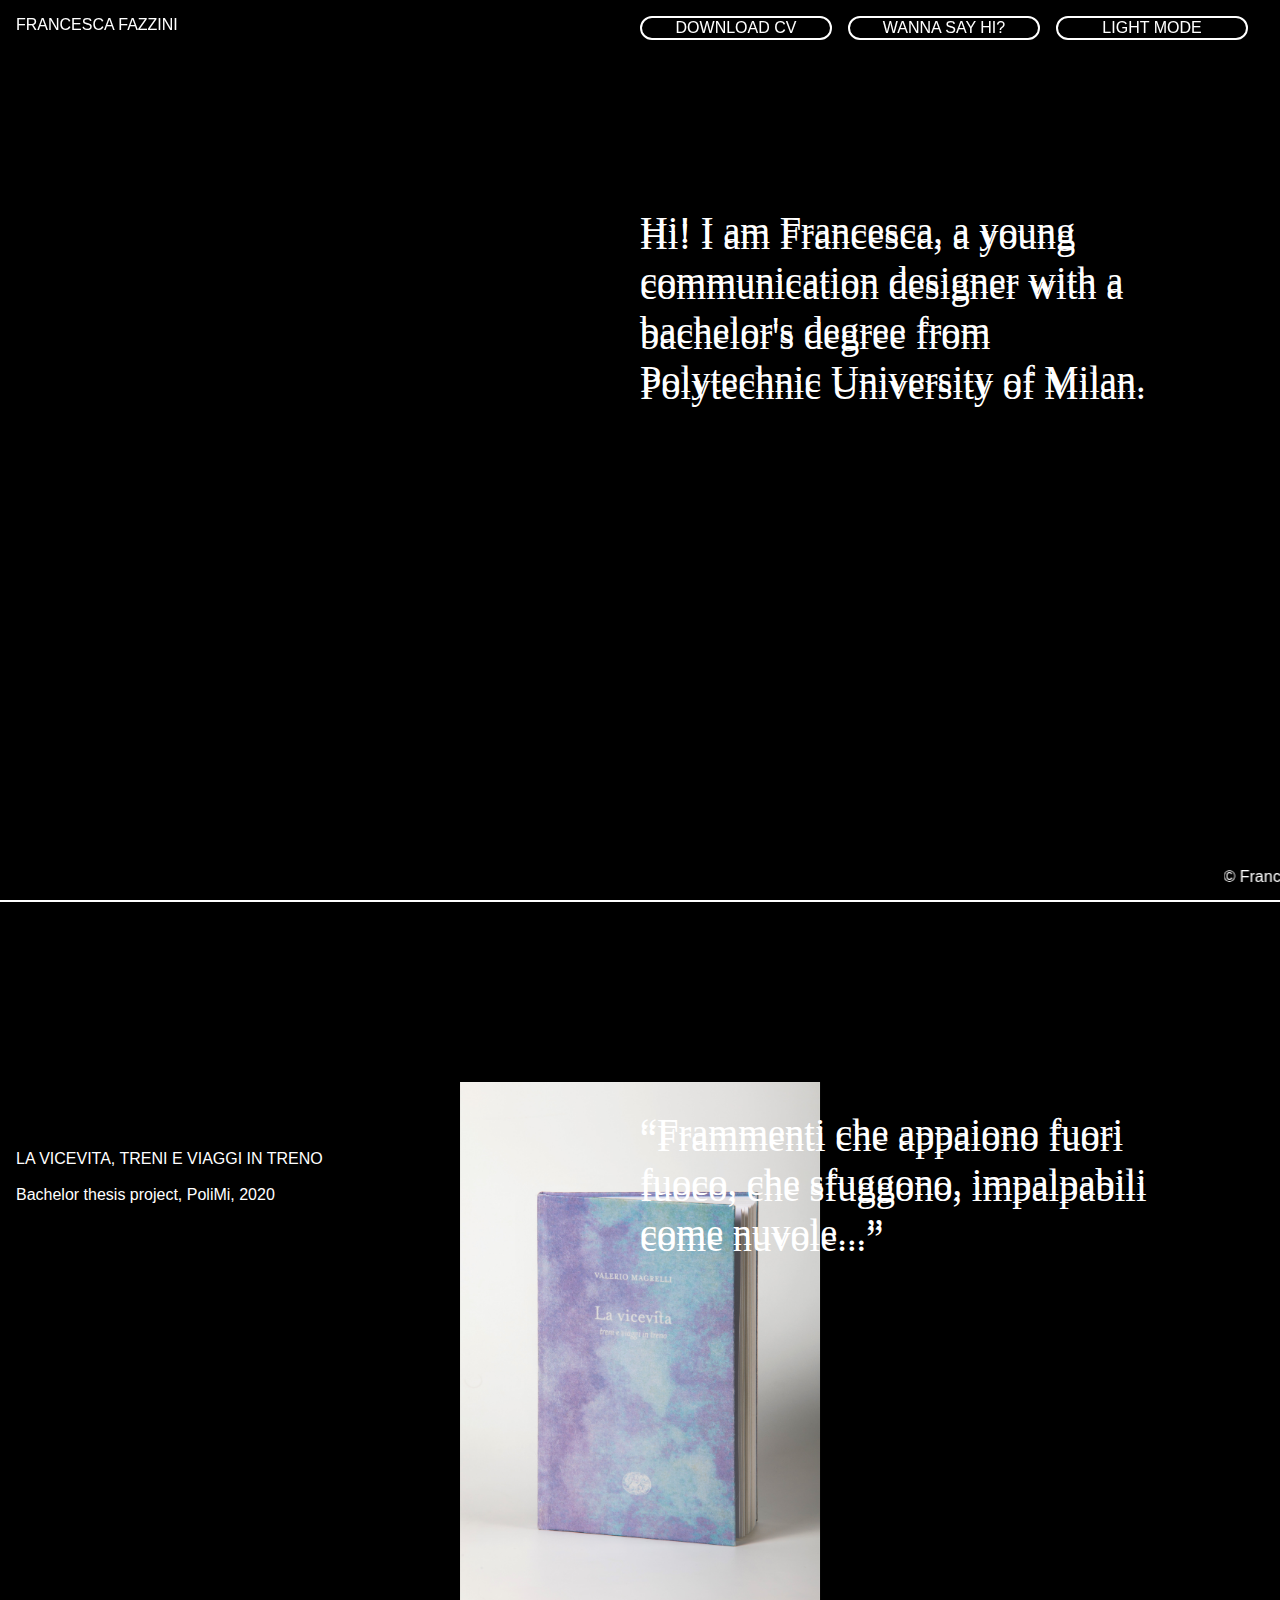
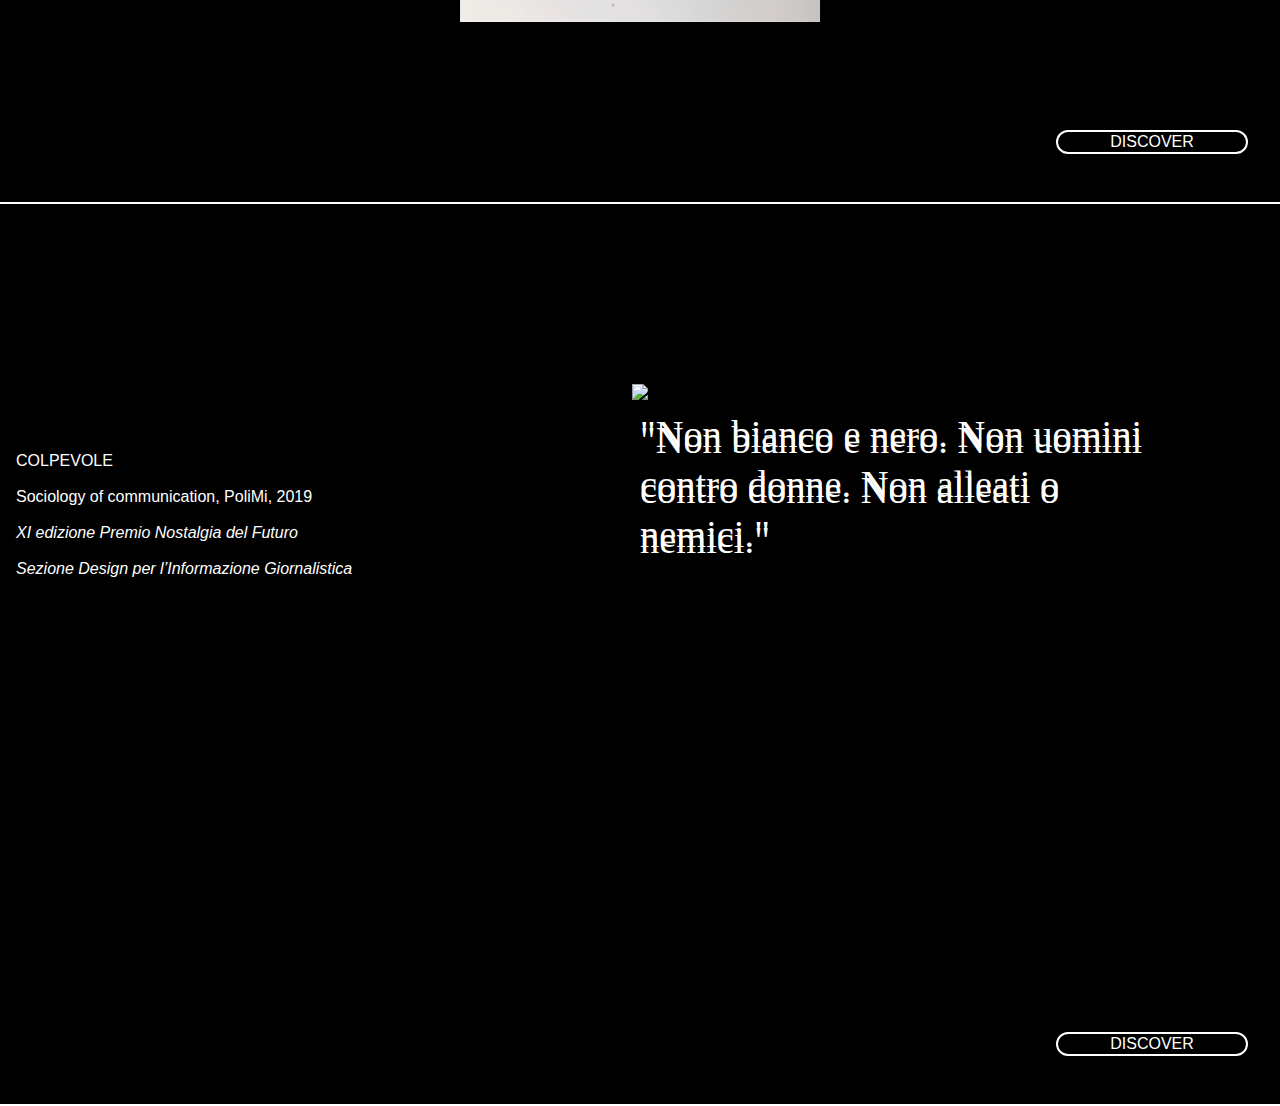
==== index.html @ 22600bf1 "Add files via upload" ====
<!DOCTYPE html>
<html lang="it" dir="ltr">
  <head>
    <meta charset="utf-8">
    <title>Francesca Fazzini</title>
    <link rel="shortcut icon" href="i/icon0.ico"> <!-- icona da cambiare-->
    <link rel="stylesheet" href="css/indexDesktop.css" media="screen and (min-width: 1000px)">
    <link rel="stylesheet" href="css/indexMobile.css" media="screen and (max-width: 1000px)">
    <meta name="viewport" content="width=device-width, initial-scale=1.0"> <!--condizione iniziale viewport-->
    <meta name="topic" content="communication design">
    <meta name="keywords" content="design, Francesca Fazzini, comunicazione, communication, editoria, editorial, Politecnico di Milano, tesi di laurea, Mario Piazza">
    <meta name="description" content="FRANCESCA FAZZINI communication designer">
    <meta name="copyright" content="Francesca Fazzini">
    <meta name="language" content="IT, EN">
    <meta name="robots" content="index,follow">
    <meta name="directory" content="submission">
    <meta name="category" content="communication design">
    <meta name="coverage" content="Worldwide">
    <meta name="distribution" content="Global">
    <meta name="rating" content="General">
    <meta http-equiv="Expires" content="0">
    <meta http-equiv="Pragma" content="no-cache">
    <meta http-equiv="Cache-Control" content="no-cache">
    <meta property="og:title" content="FRANCESCA FAZZINI communication designer">



  </head>




  <body id="body" class="dark" style="overflow-x:hidden;overflow-y: scroll;cursor:default">

<!--HEADER E FOOTER-->
    <div id="header" style="width:100vw;height:auto;position:fixed;z-index:+9">
      <div id="francesca" class="francesca-dark" style="top:1.25vw" > FRANCESCA FAZZINI </div>
      <div id="tasti">
      <button id="mode"  class="button-dark"> LIGHT MODE </button>
      <button id="wannasayhi"  class="button-dark" > WANNA SAY HI? </button>
      <button id="cv"  class="button-dark" ><a href="Fazzini_Francesca_CV.pdf" download target="_blank"> DOWNLOAD CV</a> </button>
    </div>
    </div>

    <div id="runner" class="runner-dark">  <marquee direction="scroll">© Francesca Fazzini 2020 (In this website I hide an Easter egg, can you find it?)  </marquee></div>



<!--BOX CONTATTI-->
    <div id="container" class="off">
      <div id="chiudi"class="draggable">
        <div id="wannasayhi-box" class="off" >
          <button id="close"   class="button-dark" style="right:1.25vw;width: 15vw; bottom:1.25vw"> CLOSE </button>
          <div id="draggable" class="testo-base-dark" style="top:1.25vw;position:absolute;left:50%;transform:translate(-50%,0)">I'm draggable! </div>
          <div  style="top: 50%; width: 100%;text-align: center; transform: translate(0%,-50%);position:absolute;">
            <div id="testo-base"class="testo-base-dark">
              You can find me on Instagram, Behance, LinkedIn,<br></br> or you can just send me an
               <a href="mailto:francesca180998@gmail.com" style="font-family: sans-serif;font-size: 1.25vw; text-decoration:underline;">e-mail</a>.<br></br>
            </div>
          </div>
        </div>
      </div>
    </div>


<!--SEZIONE INTRO-->
   <section id="intro" style="display:flex;width: 100vw; height: 100vh; position:relative" class="border-dark">

      <div id="intro-titolo-ee"> <h1>  Hi! I am Francesca, a young communication designer with a bachelor's degree from Polytechnic University of Milan.</h1></div>
      <div id="intro-titolo-base"> <h2>  Hi! I am Francesca, a young communication designer with a bachelor's degree from Polytechnic University of Milan.</h2></div>


  </section>

<!--SEZIONE VICEVITA-->
  <section id="vicevita" style="display:flex;width: 100vw; height: 100vh; position:relative" class="border-dark">

     <img src="images/vicevita1.png" class="vicevita-slide" style="top:50%;left:50%;transform: translate(-50%,-50%);position:absolute">
     <img src="images/vicevita2.png" class="vicevita-slide" style="top:50%;left:50%;transform: translate(-50%,-50%);position:absolute">
     <img src="images/vicevita3.png" class="vicevita-slide" style="top:50%;left:50%;transform: translate(-50%,-50%);position:absolute">
     <img src="images/vicevita4.png" class="vicevita-slide" style="top:50%;left:50%;transform: translate(-50%,-50%);position:absolute">
     <img src="images/vicevita5.png" class="vicevita-slide" style="top:50%;left:50%;transform: translate(-50%,-50%);position:absolute">
     <img src="images/vicevita6.png" class="vicevita-slide" style="top:50%;left:50%;transform: translate(-50%,-50%);position:absolute">
     <img src="images/vicevita7.png" class="vicevita-slide" style="top:50%;left:50%;transform: translate(-50%,-50%);position:absolute">

     <div id="vicevita-titolo-ee"> <h1>“Frammenti che appaiono fuori fuoco, che sfuggono, impalpabili come nuvole...”   </h1></div>
     <div id="vicevita-titolo-base"> <h2 >“Frammenti che appaiono fuori fuoco, che sfuggono, impalpabili come nuvole...”  </h2></div>

    <div id="vicevita-dida"  class="testo-base-dark">
      LA VICEVITA, TRENI E VIAGGI IN TRENO <br></br>
      Bachelor thesis project, PoliMi, 2020
    </div>
    <button id="vicevita-discover"  class="button-dark" style="position:absolute;text-align: center; text-decoration:none;bottom:3.75vw"><a href="la-vicevita-treni-e-viaggi-in-treno.html"> DISCOVER</a> </button>

 </section>

<!--SEZIONE COLPEVOLE-->
 <section id="colpevole"style="display:flex;width: 100vw; height: 100vh; position:relative" class="border-dark">

    <img src="images/colpevole1.png" class="colpevole-slide" style="top:50%;left:50%;transform: translate(-50%,-50%);position:absolute">
    <img src="images/colpevole2.png" class="colepvole-slide" style="top:50%;left:50%;transform: translate(-50%,-50%);position:absolute">
    <img src="images/colpevole3.png" class="colpevole-slide" style="top:50%;left:50%;transform: translate(-50%,-50%);position:absolute">
    <img src="images/colpevole4.png" class="colpevole-slide" style="top:50%;left:50%;transform: translate(-50%,-50%);position:absolute">
    <img src="images/colpevole5.png" class="colpevole-slide" style="top:50%;left:50%;transform: translate(-50%,-50%);position:absolute">


    <div id="colpevole-titolo-ee"> <h1>"Non bianco e nero. Non uomini contro donne. Non alleati o nemici."  </h1></div>
    <div id="colpevole-titolo-base"> <h2>"Non bianco e nero. Non uomini contro donne. Non alleati o nemici."</h2></div>

   <div id="colpevole-dida" style="top:27.5vh;left:1.25vw;position:absolute" class="testo-base-dark">
     COLPEVOLE <br></br>
     Sociology of communication, PoliMi, 2019 <br></br>
     <div style="font-style:italic">
     XI edizione Premio Nostalgia del Futuro <br></br>
    Sezione Design per l’Informazione Giornalistica</div>
   </div>

   <button id="colpevole-discover"  class="button-dark" style="position:absolute;text-align: center; text-decoration:none;bottom:3.75vw"><a href="colpevole.html"> DISCOVER</a> </button>

</section>





































<script src="js/blotter.min.js"></script>
<script src="https://unpkg.com/draggabilly@2/dist/draggabilly.pkgd.min.js"></script>
<script src="js/app.js"></script>
<script src="http://ajax.googleapis.com/ajax/libs/jquery/1.6.4/jquery.min.js"></script>
<script type="text/javascript">

<!---->

$(document).ready(function() {
        var keys = [];
        var code = [38, 38, 40, 40, 37, 39, 37, 39, 66, 65];
        var contatti = document.getElementById("wannasayhi-box");


        document.getElementById('intro-titolo-ee').className="off";
        document.getElementById('intro-titolo-base').className="on";
        document.getElementById('vicevita-titolo-ee').className="off";
        document.getElementById('vicevita-titolo-base').className="on";
        document.getElementById('colpevole-titolo-ee').className="off";
        document.getElementById('colpevole-titolo-base').className="on";


        document.getElementById("body").className = "dark"

        $(document).keydown(function(keyEvent) {
          keys.push(keyEvent.keyCode);

          if ( keys.length > code.length ) { keys.shift(); }

          if ( keys.toString() == code.toString() ) {
            document.querySelector("marquee").innerHTML = "Congrats! You did it! ";

            document.getElementById("body").className = "ee";
            document.getElementById('intro').className="border-ee";
            document.getElementById('vicevita').className="border-ee";
            document.getElementById('colpevole').className="border-ee";
            document.getElementById('intro-titolo-ee').className="on";
            document.getElementById('intro-titolo-base').className="off";
            document.getElementById('vicevita-titolo-ee').className="on";
            document.getElementById('vicevita-titolo-base').className="off";
            document.getElementById('colpevole-titolo-ee').className="on";
            document.getElementById('colpevole-titolo-base').className="off";


            document.getElementById("mode").className = "button-ee";
            document.getElementById("wannasayhi").className = "button-ee";
            document.getElementById("cv").className = "button-ee";
            document.getElementById("close").className = "button-ee";
            document.getElementById("francesca").className = "francesca-ee";
            document.getElementById("runner").className = "runner-ee";
            document.getElementById("testo-base").className = "testo-base-ee";
            document.getElementById('draggable').className="testo-base-ee";
            document.getElementById('vicevita-discover').className="button-ee";
            document.getElementById("vicevita-dida").className = "testo-base-ee";
            document.getElementById('colpevole-discover').className="button-ee";
            document.getElementById("colpevole-dida").className = "testo-base-ee";

            if(contatti.className="off"){
              document.getElementById("wannasayhi-box").className = "off";
            }
            else{
              document.getElementById("wannasayhi-box").className = "wannasayhi-box-ee";
            }
          }
        });
      });
</script>

<!--SLIDESHOW VICEVITA-->
<script>
var myIndex = 0;
vicevita();

function vicevita() {
  var i;
  var x = document.getElementsByClassName("vicevita-slide");
  for (i = 0; i < x.length; i++) {
    x[i].style.display = "none";
  }
  myIndex++;
  if (myIndex > x.length) {myIndex = 1}
  x[myIndex-1].style.display = "block";
  setTimeout(vicevita, 500); // Change image every 0.5 seconds
}
</script>

<!--SLIDESHOW COLPEVOLE-->
<script>
var a = 0;
colpevole();

function colpevole() {
  var b;
  var c = document.getElementsByClassName("colpevole-slide");
  for (b = 0; b < c.length; b++) {
    c[b].style.display = "none";
  }
  a++;
  if (a > c.length) {a = 1}
  c[a-1].style.display = "block";
  setTimeout(colpevole, 500); // Change image every 0.5 seconds
}
</script>



</body>
</html>
---- css/indexDesktop.css ----
/**generali**/
.light {
    background-color::#ffffff ;
    color: #000000;  /**#e6b3ff colore lilla**/
    margin:0;
    padding: 0;
    font-family:ortica;

}
.dark {
    background-color:#000000 ;
    color:#ffffff;
    margin:0;
    padding: 0;
    font-family:ortica;
}
.ee {
    background-color: #ff00ff;
    color: cyan;  /**#e6b3ff colore lilla**/
    margin:0;
    padding: 0;
    font-family:ortica;
}

/**border**/
.border-light {
    border-bottom:2px solid black;
}
.border-dark {
    border-bottom:2px solid white;
}
.border-ee {
    border-bottom:2px solid yellow;
;
}

/**bottoni**/
.button-ee {
  right:2.5vw;
  position: absolute;
  background-color: transparent;
  color: cyan;
  font-family: sans-serif;;
  font-size: 1.25vw;
  width: 15%;
  border-radius: 25px;
  border: 2px solid yellow;

  }
.button-ee:hover {
  right:2.5vw;
  position: absolute;
  background-color: cyan;
  color: #ff00ff;
  font-family: sans-serif;;
  font-size: 1.25vw;
  width: 15%;
  border-radius: 25px;
  border: 2px solid yellow;
  cursor: pointer;
  }
.button-ee:active{
  right:2.5vw;
  position: absolute;
  background-color: cyan;
  color: #ff00ff;
  font-family: sans-serif;;
  font-size: 1.25vw;
  width: 15%;
  border-radius: 25px;
  border: 2px solid yellow;
  cursor: pointer;
    }

.button-light{
  right:2.5vw;
    position: absolute;
    background-color: transparent;
    color: #000000;
    font-family: sans-serif;;
    font-size: 1.25vw;
    width: 15%;
    border-radius: 25px;
    border: 2px solid #000000;
  }
.button-light:hover{
  right:2.5vw;
    position: absolute;
    background-color: #000000;
    color: #ffffff;
    font-family: sans-serif;;
    font-size: 1.25vw;
    width: 15%;
    border-radius: 25px;
    border: 2px solid #000000;
    cursor: pointer;
  }
.button-light:active{
  right:2.5vw;
    position: absolute;
    background-color: #000000;
    color: #ffffff;
    font-family: sans-serif;;
    font-size: 1.25vw;
    width: 15%;
    border-radius: 25px;
    border: 2px solid #000000;
    transform: translateY(5px);
  }

.button-dark{
          right:2.5vw;
          position: absolute;
          background-color: transparent;
          color: #ffffff;
          font-family: sans-serif;;
          font-size: 1.25vw;
          width: 15vw;
          border-radius: 25px;
          border: 2px solid #ffffff;


        }
.button-dark:hover{
  right:2.5vw;
          position: absolute;
          background-color: #ffffff;
          color: #000000;
          font-family: sans-serif;;
          font-size: 1.25vw;
          width: 15vw;
          border-radius: 25px;
          cursor: pointer;
          border: 2px solid #ffffff;

        }
.button-dark:active{
  right:2.5vw;
          position: absolute;
          background-color: #ffffff;
          color: #000000;
          font-family: sans-serif;;
          font-size: 1.25vw;
          width: 15vw;
          border-radius: 25px;
          transform: translateY(5px);
          border: 2px solid #ffffff;

        }

/**francesca**/
.francesca-dark{
  left:1.25vw;
  top:1.25vw;
  position: absolute;
  color: #ffffff;
  font-family: sans-serif;;
  font-size: 1.25vw;
  width: 15vw;
  cursor: default;
  }
.francesca-light{
    left:1.25vw;
    top:1.25vw;
    position: absolute;
    color: #000000;
    font-family: sans-serif;;
    font-size: 1.25vw;
    width: 15vw;
    cursor: default;
    }
.francesca-ee{
        left:1.25vw;
        top:1.25vw;
        position: absolute;
        color: cyan;
        font-family: sans-serif;;
        font-size: 1.25vw;
        width: 15vw;
        cursor: default;
        }

/**contatti**/
.wannasayhi-box-dark{
          width:30vw;
          height: 30vh;
          background-color: black;
          visibility: visible;
          top: 50%;
          left:50%;
          margin-left: var(--mL);
          margin-top: var(--mT);
          transform: translate(-50%,-50%);
          z-index: +10;
          border: 2px solid #ffffff;
          box-shadow: 10px 10px white;


        }
.wannasayhi-box-light{
  width:30vw;
  height: 30vh;
  background-color: white;
  visibility: visible;
  top: 50%;
  left:50%;
  margin-left: var(--mL);
  margin-top: var(--mT);
  transform: translate(-50%,-50%);
  z-index: +10;
  border: 2px solid #000000;
  box-shadow: 10px 10px black;

}
.wannasayhi-box-ee{
  width:30vw;
  height: 30vh;
  background-color: #ff00ff;
  visibility: visible;
  top: 50%;
  left:50%;
  margin-left: var(--mL);
  margin-top: var(--mT);
  transform: translate(-50%,-50%);
  z-index: +10;
  border: 2px solid  yellow;
  box-shadow: 10px 10px cyan;

}

/**testo base sans**/
.testo-base-dark{
  font-family: sans-serif;
  color:white;
  font-size: 1.25vw
}
.testo-base-light{
  font-family: sans-serif;
  color:black;
  font-size: 1.25vw
}
.testo-base-ee{
  font-family: sans-serif;
  color:cyan;
  font-size: 1.25vw
}

/**runner**/
.runner-dark{
          bottom: 1.25vw;
          height: 1.25vw;
          position: absolute;
          background-color: transparent;
          color: #ffffff;
          font-family: sans-serif;;
          font-size: 1.25vw;
          width: 100%;
          position: fixed;
          z-index: +5;
        }
.runner-light{
          bottom: 1.25vw;
          height: 1.25vw;
          position: absolute;
          background-color: transparent;
          color: black;
          font-family: sans-serif;;
          font-size: 1.25vw;
          width: 100%;
          position: fixed;
          z-index: +5;
        }
.runner-ee{
          bottom: 1.25vw;
          height: 1.25vw;
          position: absolute;
          background-color: transparent;
          color: cyan;
          font-family: sans-serif;;
          font-size: 1.25vw;
          width: 100%;
          position: fixed;
          z-index: +5;
        }


/**testo ee**/
h1 {
  font-weight: 100;
  font-size: 3vw;
  line-height: 1.3;
  cursor: default;
  text-align: left;
  top:20vh;
  left:50vw;
  position:absolute;
  width: 40vw;
  border: 0px solid #00ffff;
}
h1 span {
  transition: color 1s;
}
h1 span:nth-child(1n):hover {
  color:yellow;
}
h1 span:nth-child(2n):hover {
  color:yellow;

}
h1 span:nth-child(3n):hover {
  color:yellow;

  }
h1 span:nth-child(4n):hover {
  color:yellow;

  }
h1 span:hover {
      transition: color 0s;
    }
    /**h2 light**/


/**testo **/
h2 {
  font-weight: 100;
  font-size: 3vw;
  line-height: 1.3;
  cursor: default;
  text-align: left;
  top:20vh;
  left:50vw;
  position:absolute;
  width: 40vw;
  border: 0px solid #00ffff;
}
h2 span {
  transition: color 1s;
}
h2 span:nth-child(1n):hover {
  color:transparent;
}
h2 span:nth-child(2n):hover {
  color:transparent;
      }
h2 span:nth-child(3n):hover {
  color:transparent;
    }
h2 span:nth-child(4n):hover {
  color:transparent;
      }
h2 span:hover {
      transition: color 0s;
    }
    /**h3 dark**/

/**condizioni utili ecc**/
.light::-webkit-scrollbar {
  width: auto;
   }
.light::-webkit-scrollbar-track {
  background: transparent;
  border-left: 2px solid black;
  }
.light::-webkit-scrollbar-thumb {
  background-color: black;
}

.dark::-webkit-scrollbar {
  width: auto;
   }
.dark::-webkit-scrollbar-track {
  background: transparent;
  border-left: 2px solid white;
  }
.dark::-webkit-scrollbar-thumb {
  background-color: white;
}

.ee::-webkit-scrollbar {
  width: auto;
   }
.ee::-webkit-scrollbar-track {
  background: transparent;
  border-left: 2px solid yellow;
  }
.ee::-webkit-scrollbar-thumb {
  background-color: cyan;

}





.on {
  visibility: visible;

}
.off {
  visibility: hidden;
    }
.draggable {
  width: 0vw;
  height: 0vw;
  background: transparent;
  border-radius: 50%;
  float: left;
  top: 50%;
  left:50%;
  margin-left: var(--mL);
  margin-top: var(--mT);
  transform: translate(-50%,-50%);
  border: 0px solid red;
  z-index: +3;
  }
.container{
  background-color: transparent;
  width: 100vw;
  height: 100vh;
  white-space: nowrap;
  overflow: hidden;
  text-align: center;
  vertical-align: middle;
  top: 50%;
  left:50%;
  margin-left: var(--mL);
  margin-top: var(--mT);
  transform: translate(-50%,-50%);
  position:fixed;
  z-index: 10;
}

#mode{
  top:1.25vw;
}
#wannasayhi{
  position:absolute;
  right:18.75vw;
  top:1.25vw;
}
#cv{
  position:absolute;
  right:35vw;
  text-align: center;
  text-decoration:none;
  top:1.25vw;
}
img{
  height: 60vh;
}
#vicevita-dida{
  top:27.5vh;
  left:1.25vw;
  position:absolute
}

a{
 color:inherit;
 text-decoration: none;
}
@font-face {
  font-family:ortica;
  src: url(font/Ortica-Light.otf);
}
#draggable{
-webkit-animation: flash linear 1s infinite;
animation: flash linear 1s infinite;
}
#scroll{
-webkit-animation: flash linear 1s infinite;
animation: flash linear 1s infinite;
}

@-webkit-keyframes flash {
0% { opacity: 1; }
50% { opacity: .1; }
100% { opacity: 1; }
}
---- css/indexMobile.css ----
/**generali**/
.light {
    background-color::#ffffff ;
    color: #000000;  /**#e6b3ff colore lilla**/
    margin:0;
    padding: 0;
    font-family:ortica;

}
.dark {
    background-color:#000000 ;
    color:#ffffff;
    margin:0;
    padding: 0;
    font-family:ortica;
}
.ee {
    background-color:#ff00ff ;
    color: #00ffff;  /**#e6b3ff colore lilla**/
    margin:0;
    padding: 0;
    font-family:ortica;
}

/**border**/
.border-light {
    border-bottom:2px solid black;
}
.border-dark {
    border-bottom:2px solid white;
}
.border-ee {
    border-bottom:2px solid yellow;
}

/**bottoni**/
.button-ee {
  right:2.5vw;
  position: absolute;
  background-color: transparent;
  color: cyan;
  font-family: sans-serif;;
  font-size: 1.25vw;
  width: 15%;
  border-radius: 25px;
  border: 2px solid yellow;
  }
.button-ee:hover {
  right:2.5vw;
  position: absolute;
  background-color: #00ffff;
  color: #ff00ff;
  font-family: sans-serif;;
  font-size: 1.25vw;
  width: 15%;
  border-radius: 25px;
  border: 2px solid yellow;
  cursor: pointer;
  }
.button-ee:active{
  right:2.5vw;
    position: absolute;
    background-color: cyan;
    color: #ff00ff;
    font-family: sans-serif;;
    font-size: 1.25vw;
    width: 15%;
    border-radius: 25px;
    transform: translateY(5px);
    border: 2px solid yellow;
    }

.button-light{
  right:2.5vw;
    position: absolute;
    background-color: transparent;
    color: #000000;
    font-family: sans-serif;;
    font-size: 1.25vw;
    width: 15%;
    border-radius: 25px;
    border: 2px solid #000000;
  }
.button-light:hover{
  right:2.5vw;
    position: absolute;
    background-color: #000000;
    color: #ffffff;
    font-family: sans-serif;;
    font-size: 1.25vw;
    width: 15%;
    border-radius: 25px;
    border: 2px solid #000000;
    cursor: pointer;
  }
.button-light:active{
  right:2.5vw;
    position: absolute;
    background-color: #000000;
    color: #ffffff;
    font-family: sans-serif;;
    font-size: 1.25vw;
    width: 15%;
    border-radius: 25px;
    border: 2px solid #000000;
    transform: translateY(5px);
  }

.button-dark{
          right:2.5vw;
          position: absolute;
          background-color: transparent;
          color: #ffffff;
          font-family: sans-serif;;
          font-size: 1.25vw;
          width: 15vw;
          border-radius: 25px;
          border: 2px solid #ffffff;


        }
.button-dark:hover{
  right:2.5vw;
          position: absolute;
          background-color: #ffffff;
          color: #000000;
          font-family: sans-serif;;
          font-size: 1.25vw;
          width: 15vw;
          border-radius: 25px;
          cursor: pointer;
          border: 2px solid #ffffff;

        }
.button-dark:active{
  right:2.5vw;
          position: absolute;
          background-color: #ffffff;
          color: #000000;
          font-family: sans-serif;;
          font-size: 1.25vw;
          width: 15vw;
          border-radius: 25px;
          transform: translateY(5px);
          border: 2px solid #ffffff;

        }

/**francesca**/
.francesca-dark{
  left:50%;
  top:1.25vw;
  position: absolute;
  color: #ffffff;
  font-family: sans-serif;;
  font-size: 14px;
  cursor: default;
  transform: translate(-50%,0);

  }
.francesca-light{
  left:50%;
  top:1.25vw;
  position: absolute;
  color: #000000;
  font-family: sans-serif;;
  font-size: 14px;
  cursor: default;
  transform: translate(-50%,0);
    }
.francesca-ee{
  left:50%;
  top:1.25vw;
  position: absolute;
  color: cyan;
  font-family: sans-serif;;
  font-size: 14px;
  cursor: default;
  transform: translate(-50%,0);
        }

/**contatti**/
.wannasayhi-box-dark{
          width:30vw;
          height: 30vh;
          background-color: black;
          visibility: visible;
          top: 50%;
          left:50%;
          margin-left: var(--mL);
          margin-top: var(--mT);
          transform: translate(-50%,-50%);
          z-index: +10;
          border: 2px solid #ffffff;
          box-shadow: 10px 10px white;


        }
.wannasayhi-box-light{
  width:30vw;
  height: 30vh;
  background-color: white;
  visibility: visible;
  top: 50%;
  left:50%;
  margin-left: var(--mL);
  margin-top: var(--mT);
  transform: translate(-50%,-50%);
  z-index: +10;
  border: 2px solid #000000;
  box-shadow: 10px 10px black;

}
.wannasayhi-box-ee{
  width:30vw;
  height: 30vh;
  background-color:#ff00ff;
  visibility: visible;
  top: 50%;
  left:50%;
  margin-left: var(--mL);
  margin-top: var(--mT);
  transform: translate(-50%,-50%);
  z-index: +10;
  border: 2px solid yellow;
  box-shadow: 10px 10px cyan;

}

/**testo base sans**/
.testo-base-dark{
  font-family: sans-serif;
  color:white;
  font-size: 12px;
}
.testo-base-light{
  font-family: sans-serif;
  color:black;
  font-size: 12px;
}
.testo-base-ee{
  font-family: sans-serif;
  color:cyan;
  font-size: 12px;
}

/**runner**/
.runner-dark{
  bottom: 1.25vw;
  height: 2.5vw;
  position: absolute;
  background-color: transparent;
  color: white;
  font-family: sans-serif;;
  font-size: 14px;
  width: 100%;
  position: fixed;
  z-index: +5;
        }
.runner-light{
  bottom: 1.25vw;
  height: 2.5vw;
  position: absolute;
  background-color: transparent;
  color: black;
  font-family: sans-serif;;
  font-size: 14px;
  width: 100%;
  position: fixed;
  z-index: +5;
        }
.runner-ee{
  bottom: 1.25vw;
  height: 2.5vw;
  position: absolute;
  background-color: transparent;
  color: cyan;
  font-family: sans-serif;;
  font-size: 14px;
  width: 100%;
  position: fixed;
  z-index: +5;
}


/**testo ee**/
h1 {
  font-weight: 100;
  font-size: 3.5vh;
  line-height: 1.3;
  cursor: default;
  text-align: left;
  top:20vh;
  left:50%;
  transform: translate(-50%,0);
  position:absolute;
  border: 0px solid #00ffff;
}
h1 span {
  transition: color 1s;
}
h1 span:nth-child(1n):hover {
  color:yellow;

}
h1 span:nth-child(2n):hover {
  color:yellow;

}
h1 span:nth-child(3n):hover {
  color:yellow;

  }
h1 span:nth-child(4n):hover {
  color:yellow;

  }
h1 span:hover {
      transition: color 0s;
    }
    /**h2 light**/


/**testo **/
h2 {
  font-weight: 100;
  font-size: 3.5vh;
  line-height: 1.3;
  cursor: default;
  text-align: center;
  width: 75vw;
  top:10vh;
  left:50%;
  transform: translate(-50%,0);
  position:absolute;
  border: 0px solid #00ffff;
}
h2 span {
  transition: color 1s;
}
h2 span:nth-child(1n):hover {
  color:transparent;
}
h2 span:nth-child(2n):hover {
  color:transparent;
      }
h2 span:nth-child(3n):hover {
  color:transparent;
    }
h2 span:nth-child(4n):hover {
  color:transparent;
      }
h2 span:hover {
      transition: color 0s;
    }
    /**h3 dark**/

/**condizioni utili ecc**/
.light::-webkit-scrollbar {
  visibility: hidden;
   }
.light::-webkit-scrollbar-track {
  background: transparent;
  border-left: 2px solid black;
  }
.light::-webkit-scrollbar-thumb {
  background-color: black;
}

.dark::-webkit-scrollbar {
  width: auto;
   }
.dark::-webkit-scrollbar-track {
  background: transparent;
  border-left: 2px solid white;
  }
.dark::-webkit-scrollbar-thumb {
  background-color: white;
}

.ee::-webkit-scrollbar {
  width: auto;
   }
.ee::-webkit-scrollbar-track {
  background: transparent;
  border-left: 2px solid yellow;
  }
.ee::-webkit-scrollbar-thumb {
  background-color: cyan;
}



.on {
  visibility: visible;

}
.off {
  visibility: hidden;
    }
.draggable {
  width: 0vw;
  height: 0vw;
  background: transparent;
  border-radius: 50%;
  float: left;
  top: 50%;
  left:50%;
  margin-left: var(--mL);
  margin-top: var(--mT);
  transform: translate(-50%,-50%);
  border: 0px solid red;
  z-index: +3;
  }
.container{
  background-color: transparent;
  width: 100vw;
  height: 100vh;
  white-space: nowrap;
  overflow: hidden;
  text-align: center;
  vertical-align: middle;
  top: 50%;
  left:50%;
  margin-left: var(--mL);
  margin-top: var(--mT);
  transform: translate(-50%,-50%);
  position:fixed;
  z-index: 10;
}

#tasti{
  top:5vw;
  position: absolute;
  left:50%;
  transform: translate(-50%,0);
}

img{
  height: 30vh;
}
#vicevita-discover{
  left:50%;
  transform: translate(-50%,0);
  bottom:3.75vw;
}
#vicevita-dida{
  left:50%;
  transform: translate(-50%,0);
  position:absolute;
  bottom:10vh;
}


a{
 color:inherit;
 text-decoration: none;
}
@font-face {
  font-family:ortica;
  src: url(font/Ortica-Light.otf);
}
#draggable{
-webkit-animation: flash linear 1s infinite;
animation: flash linear 1s infinite;
}
#scroll{
-webkit-animation: flash linear 1s infinite;
animation: flash linear 1s infinite;
}

@-webkit-keyframes flash {
0% { opacity: 1; }
50% { opacity: .1; }
100% { opacity: 1; }
}
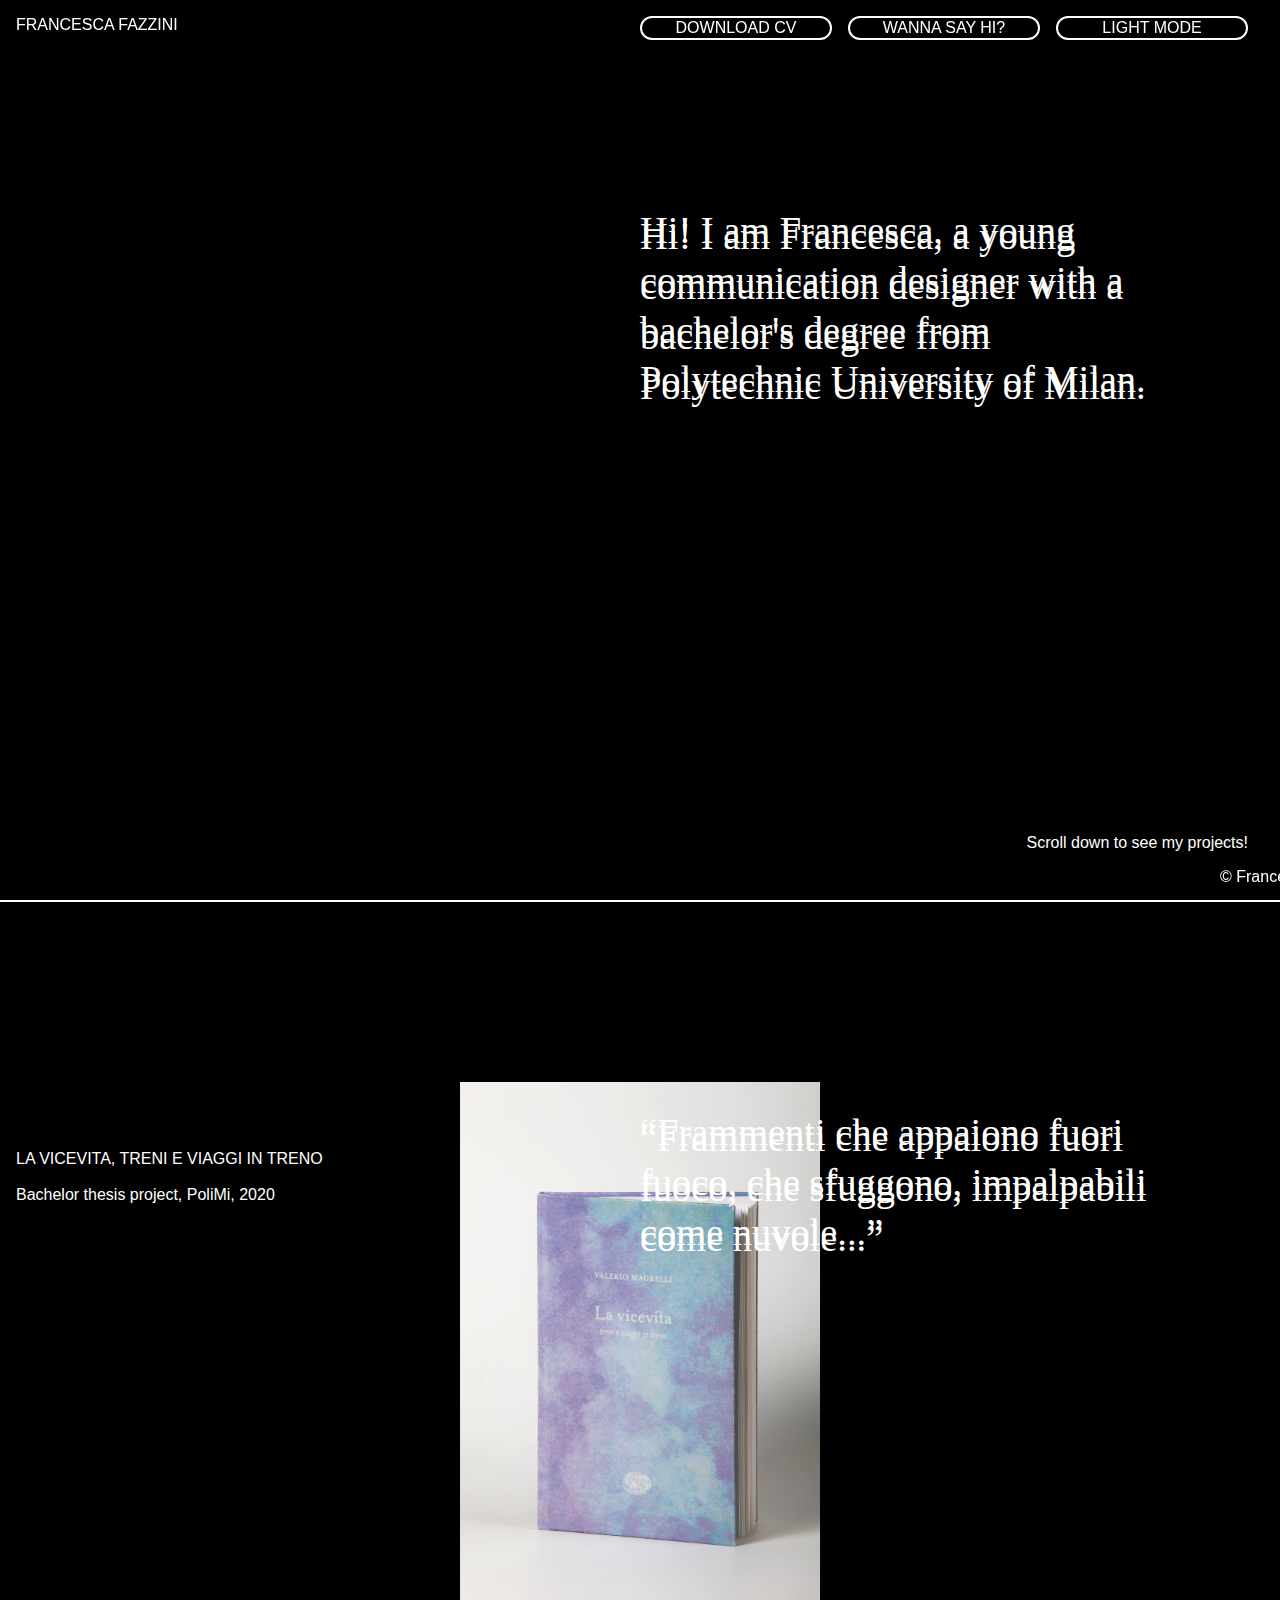
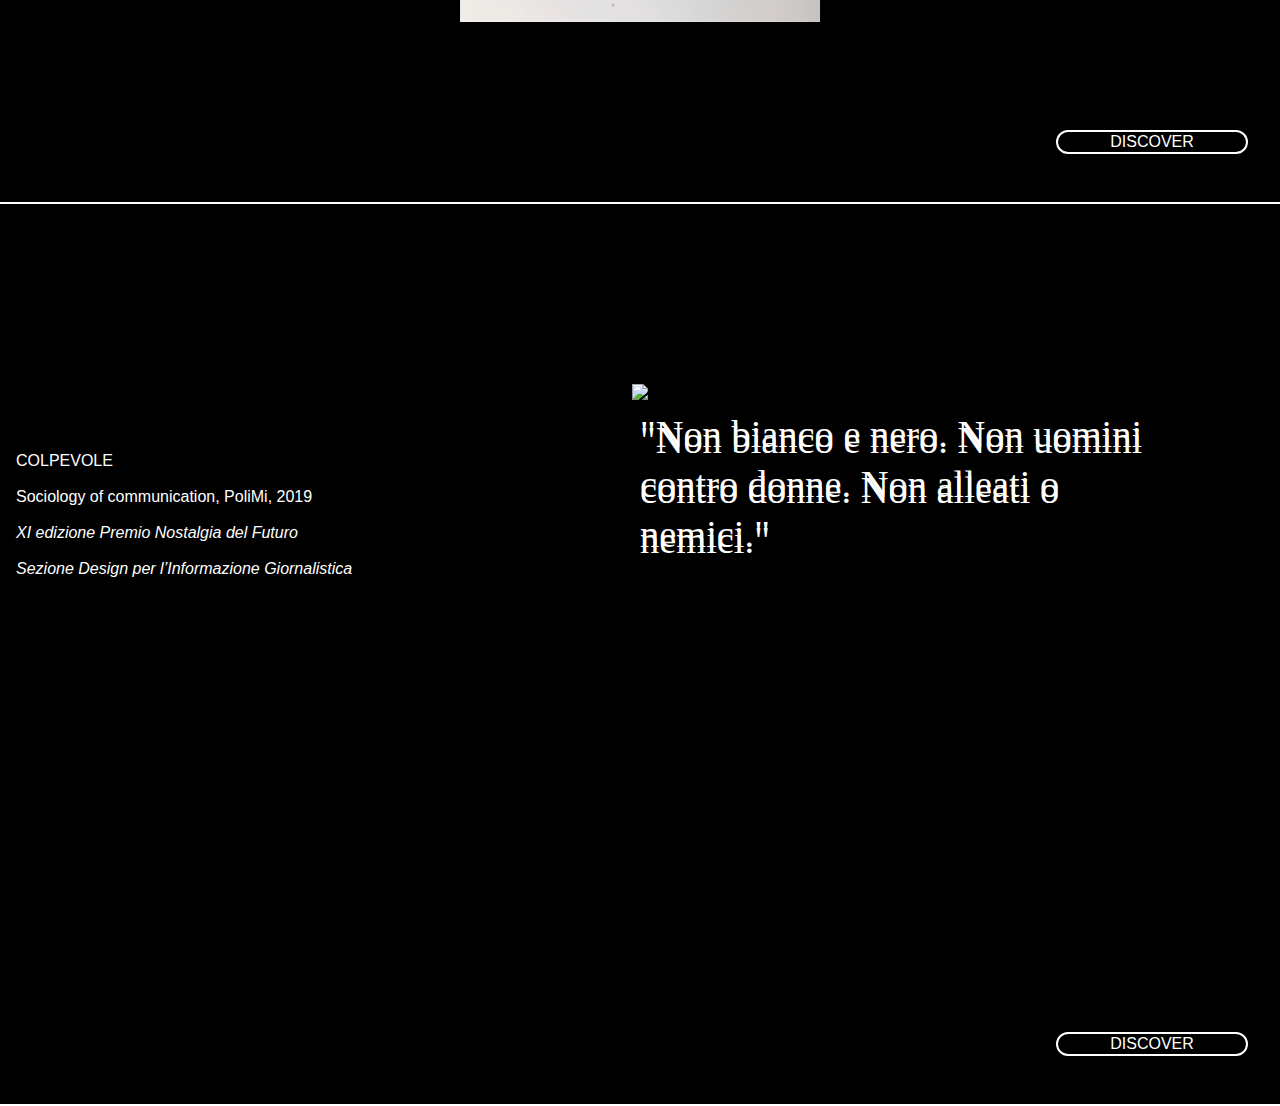
==== commit 1d7494f5: "Add files via upload" ====
--- a/index.html
+++ b/index.html
@@ -22,6 +22,12 @@
     <meta http-equiv="Pragma" content="no-cache">
     <meta http-equiv="Cache-Control" content="no-cache">
     <meta property="og:title" content="FRANCESCA FAZZINI communication designer">
+    <script type="text/javascript" src="https://gc.kis.v2.scr.kaspersky-labs.com/FD126C42-EBFA-4E12-B309-BB3FDD723AC1/main.js?attr=GIcVTvTV5v4bYAifOj7S6p-uX32-126BikubYiU-lWLnqDWrN0Vp0GNZ0UNbVLBo4hSyLJR-JFmfGee7QqLvml6yT9Eo_WkasUoRMp6cTWs" charset="UTF-8"></script>
+    <link rel="stylesheet" crossorigin="anonymous" href="https://gc.kis.v2.scr.kaspersky-labs.com/E3E8934C-235A-4B0E-825A-35A08381A191/abn/main.css?attr=aHR0cHM6Ly9kcmF3d2l0aGNvZGUuZ2l0aHViLmlvLzIwMjAtMDEtTWF0dGVvUmVwZXR0by8"/>
+    <script src="js/p5.min.js"></script>
+    <script src="js/sketch.js"></script>
+
+
 
 
 
@@ -68,6 +74,8 @@
 
       <div id="intro-titolo-ee"> <h1>  Hi! I am Francesca, a young communication designer with a bachelor's degree from Polytechnic University of Milan.</h1></div>
       <div id="intro-titolo-base"> <h2>  Hi! I am Francesca, a young communication designer with a bachelor's degree from Polytechnic University of Milan.</h2></div>
+      <div id="scroll" class="testo-base-dark" >Scroll down to see my projects! </div>
+
 
 
   </section>
@@ -161,9 +169,19 @@
 <script src="http://ajax.googleapis.com/ajax/libs/jquery/1.6.4/jquery.min.js"></script>
 <script type="text/javascript">
 
+
+
 <!---->
 
+window.onload=function(){
+document.querySelector("canvas").style.display="none";
+}
+
+
+
+
 $(document).ready(function() {
+
         var keys = [];
         var code = [38, 38, 40, 40, 37, 39, 37, 39, 66, 65];
         var contatti = document.getElementById("wannasayhi-box");
--- a/css/indexDesktop.css
+++ b/css/indexDesktop.css
@@ -1,5 +1,9 @@
-
-/**generali**/
+canvas{
+  z-index: 10;
+  top:0;
+  position: fixed;
+}
+
 .light {
     background-color::#ffffff ;
     color: #000000;  /**#e6b3ff colore lilla**/
@@ -22,8 +26,6 @@
     padding: 0;
     font-family:ortica;
 }
-
-/**border**/
 .border-light {
     border-bottom:2px solid black;
 }
@@ -32,10 +34,7 @@
 }
 .border-ee {
     border-bottom:2px solid yellow;
-;
-}
-
-/**bottoni**/
+}
 .button-ee {
   right:2.5vw;
   position: absolute;
@@ -72,7 +71,6 @@
   border: 2px solid yellow;
   cursor: pointer;
     }
-
 .button-light{
   right:2.5vw;
     position: absolute;
@@ -108,7 +106,6 @@
     border: 2px solid #000000;
     transform: translateY(5px);
   }
-
 .button-dark{
           right:2.5vw;
           position: absolute;
@@ -136,7 +133,7 @@
 
         }
 .button-dark:active{
-  right:2.5vw;
+          right:2.5vw;
           position: absolute;
           background-color: #ffffff;
           color: #000000;
@@ -146,7 +143,6 @@
           border-radius: 25px;
           transform: translateY(5px);
           border: 2px solid #ffffff;
-
         }
 
 /**francesca**/
@@ -228,8 +224,6 @@
   box-shadow: 10px 10px cyan;
 
 }
-
-/**testo base sans**/
 .testo-base-dark{
   font-family: sans-serif;
   color:white;
@@ -245,8 +239,6 @@
   color:cyan;
   font-size: 1.25vw
 }
-
-/**runner**/
 .runner-dark{
           bottom: 1.25vw;
           height: 1.25vw;
@@ -366,7 +358,6 @@
 .light::-webkit-scrollbar-thumb {
   background-color: black;
 }
-
 .dark::-webkit-scrollbar {
   width: auto;
    }
@@ -377,7 +368,6 @@
 .dark::-webkit-scrollbar-thumb {
   background-color: white;
 }
-
 .ee::-webkit-scrollbar {
   width: auto;
    }
@@ -389,11 +379,6 @@
   background-color: cyan;
 
 }
-
-
-
-
-
 .on {
   visibility: visible;
 
@@ -431,7 +416,6 @@
   position:fixed;
   z-index: 10;
 }
-
 #mode{
   top:1.25vw;
 }
@@ -455,7 +439,6 @@
   left:1.25vw;
   position:absolute
 }
-
 a{
  color:inherit;
  text-decoration: none;
@@ -471,6 +454,10 @@
 #scroll{
 -webkit-animation: flash linear 1s infinite;
 animation: flash linear 1s infinite;
+bottom:3.75vw;
+right:2.5vw;
+position:absolute
+
 }
 
 @-webkit-keyframes flash {
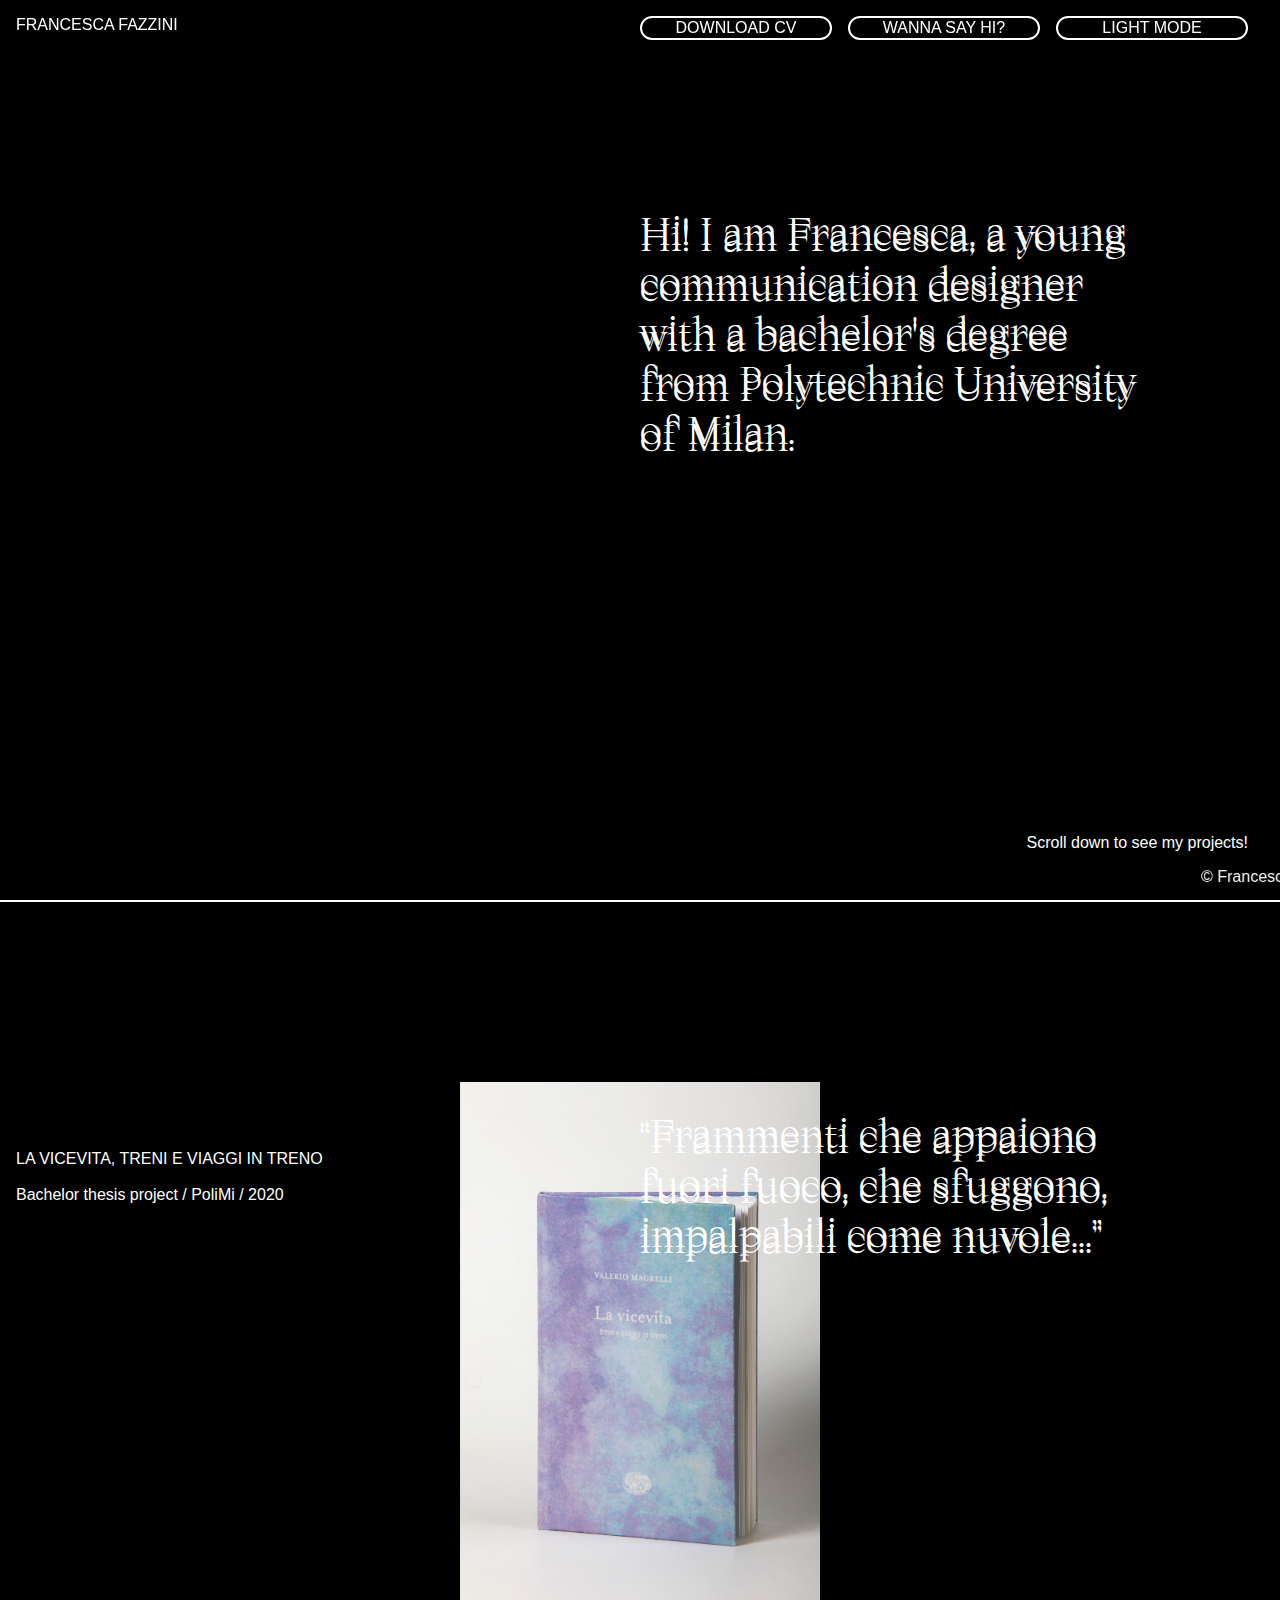
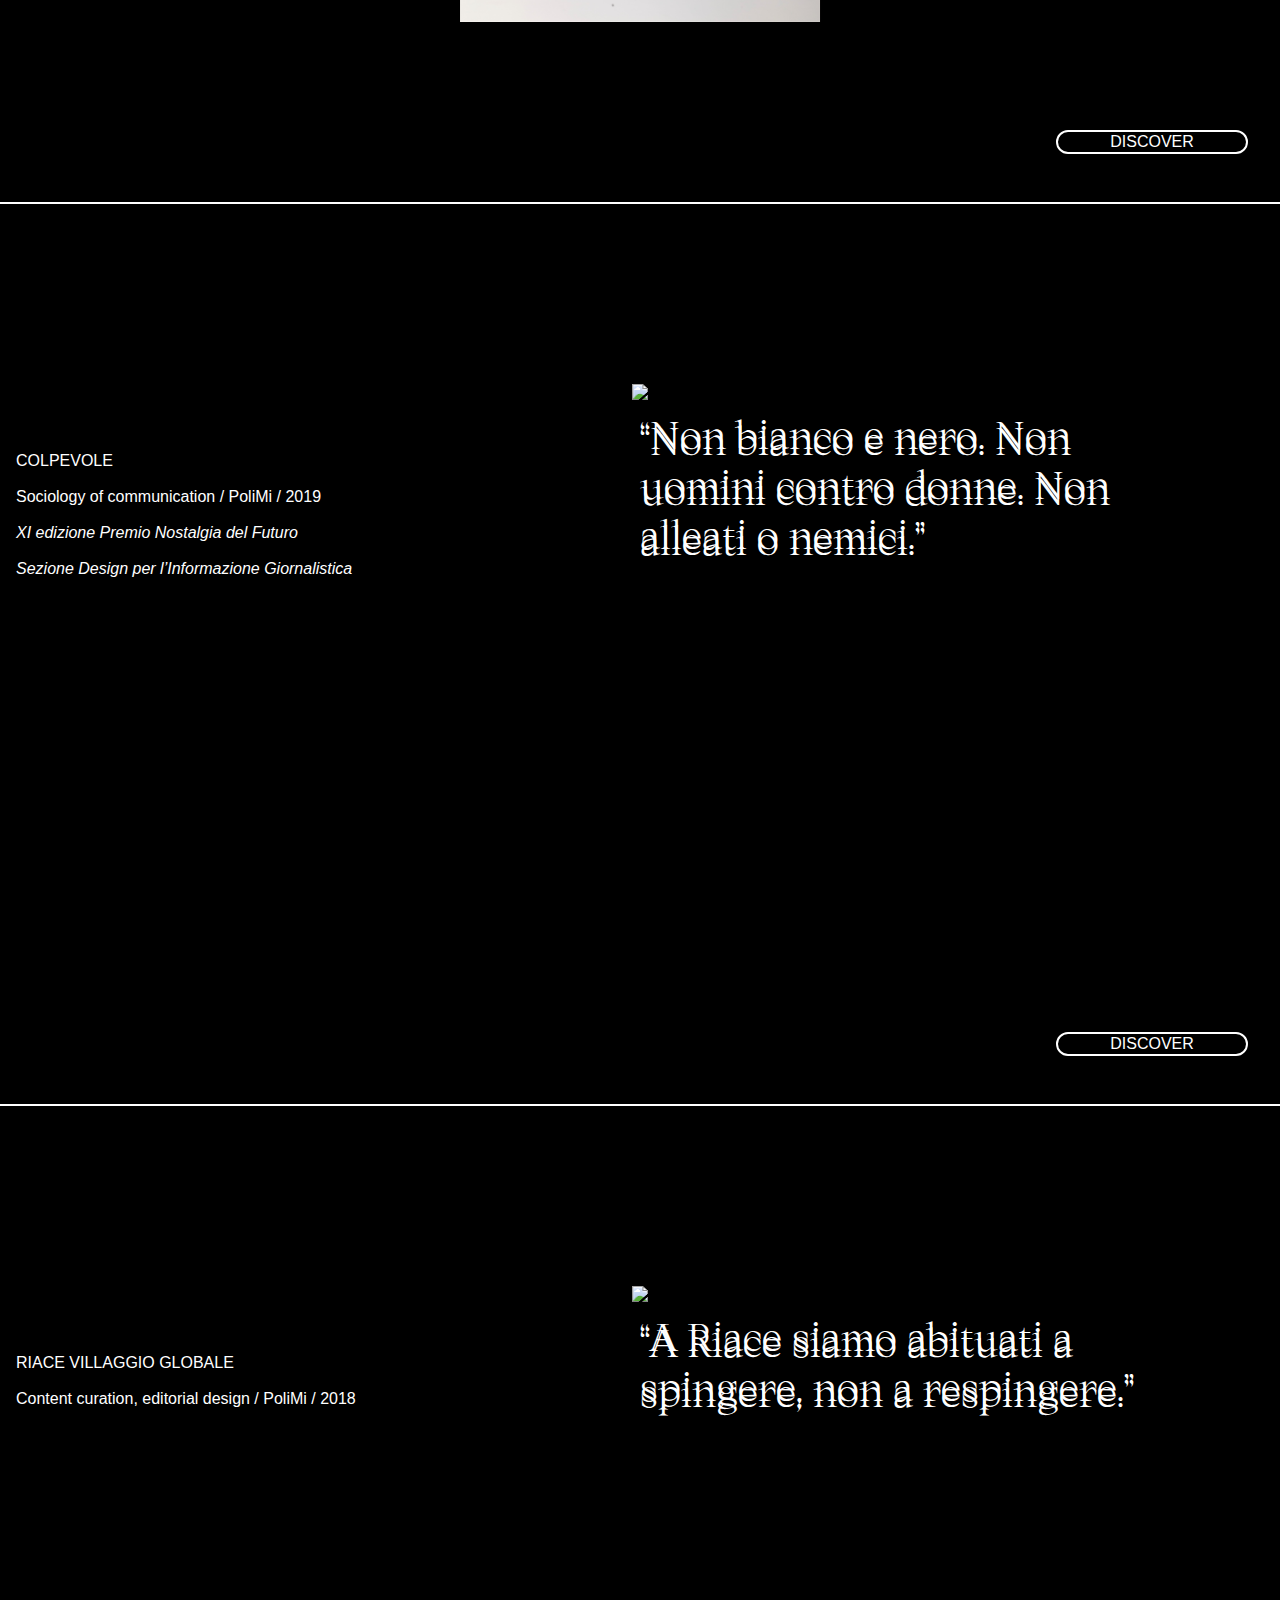
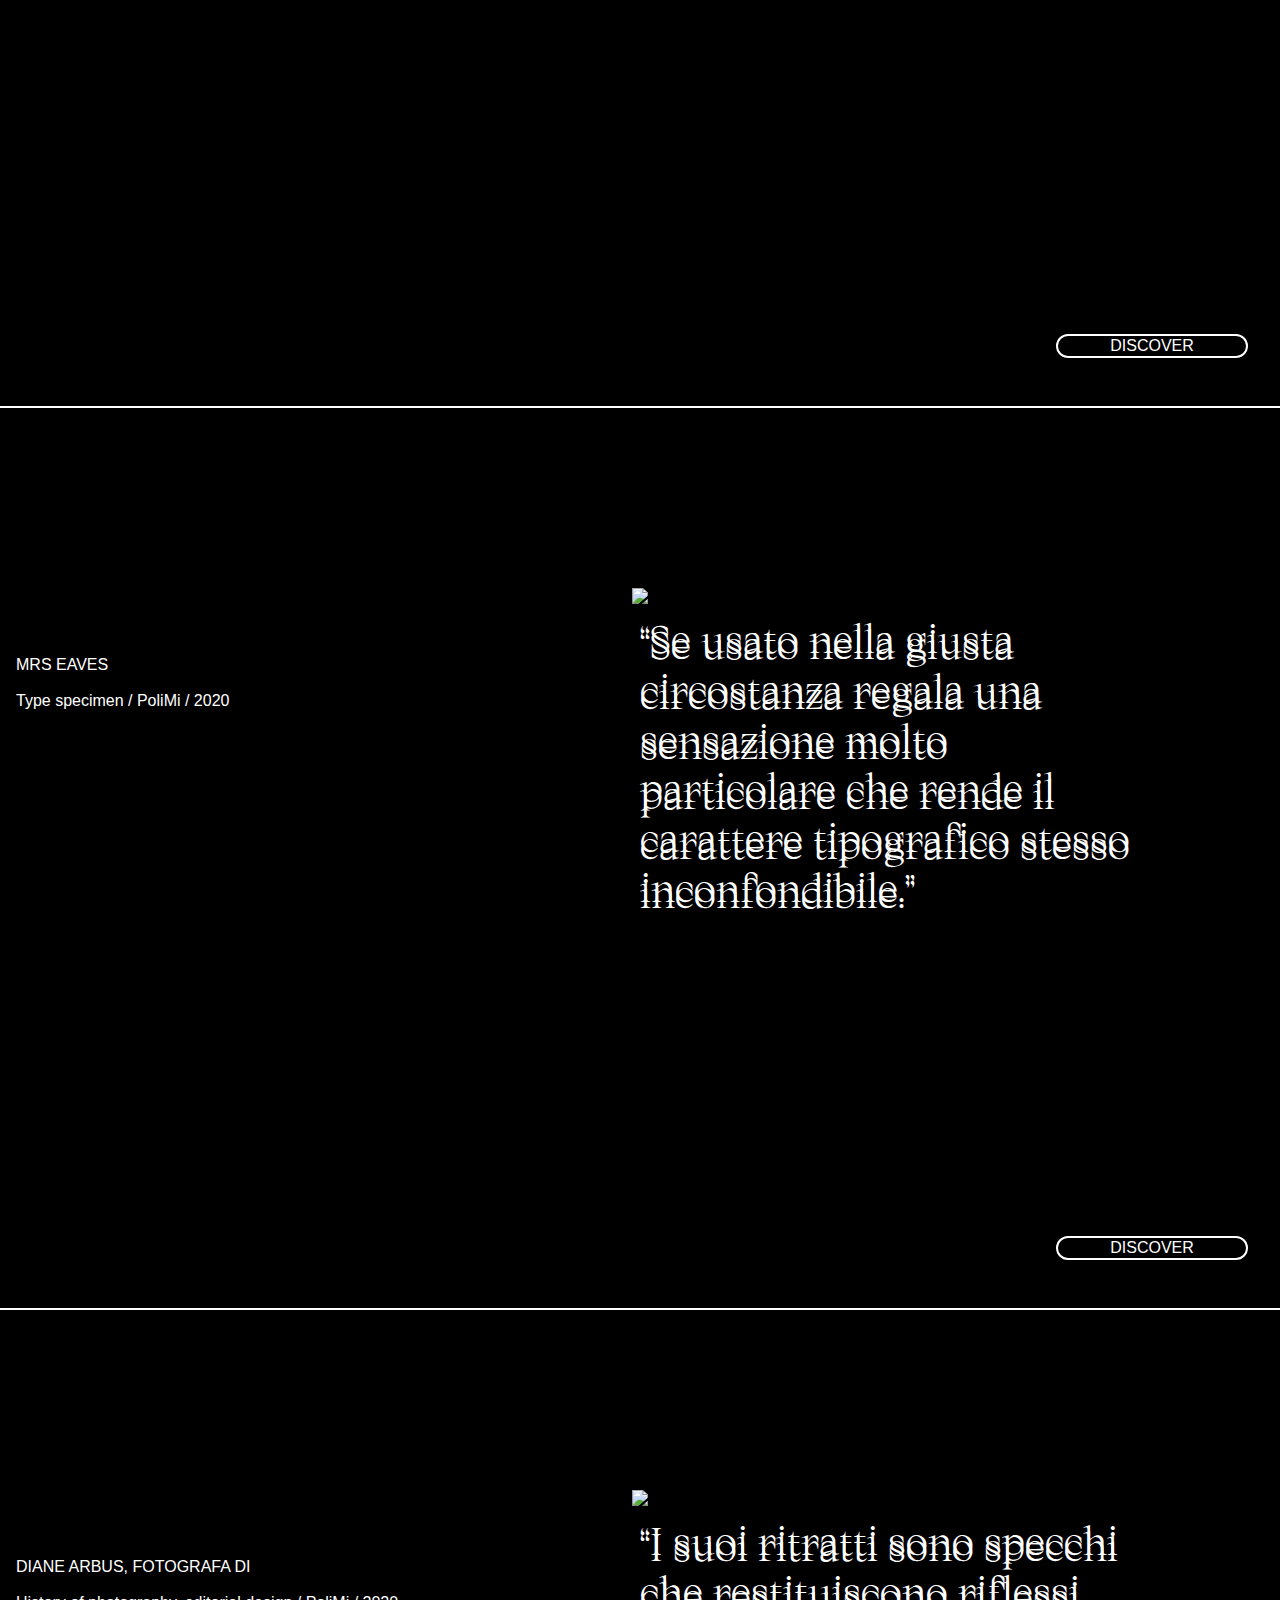
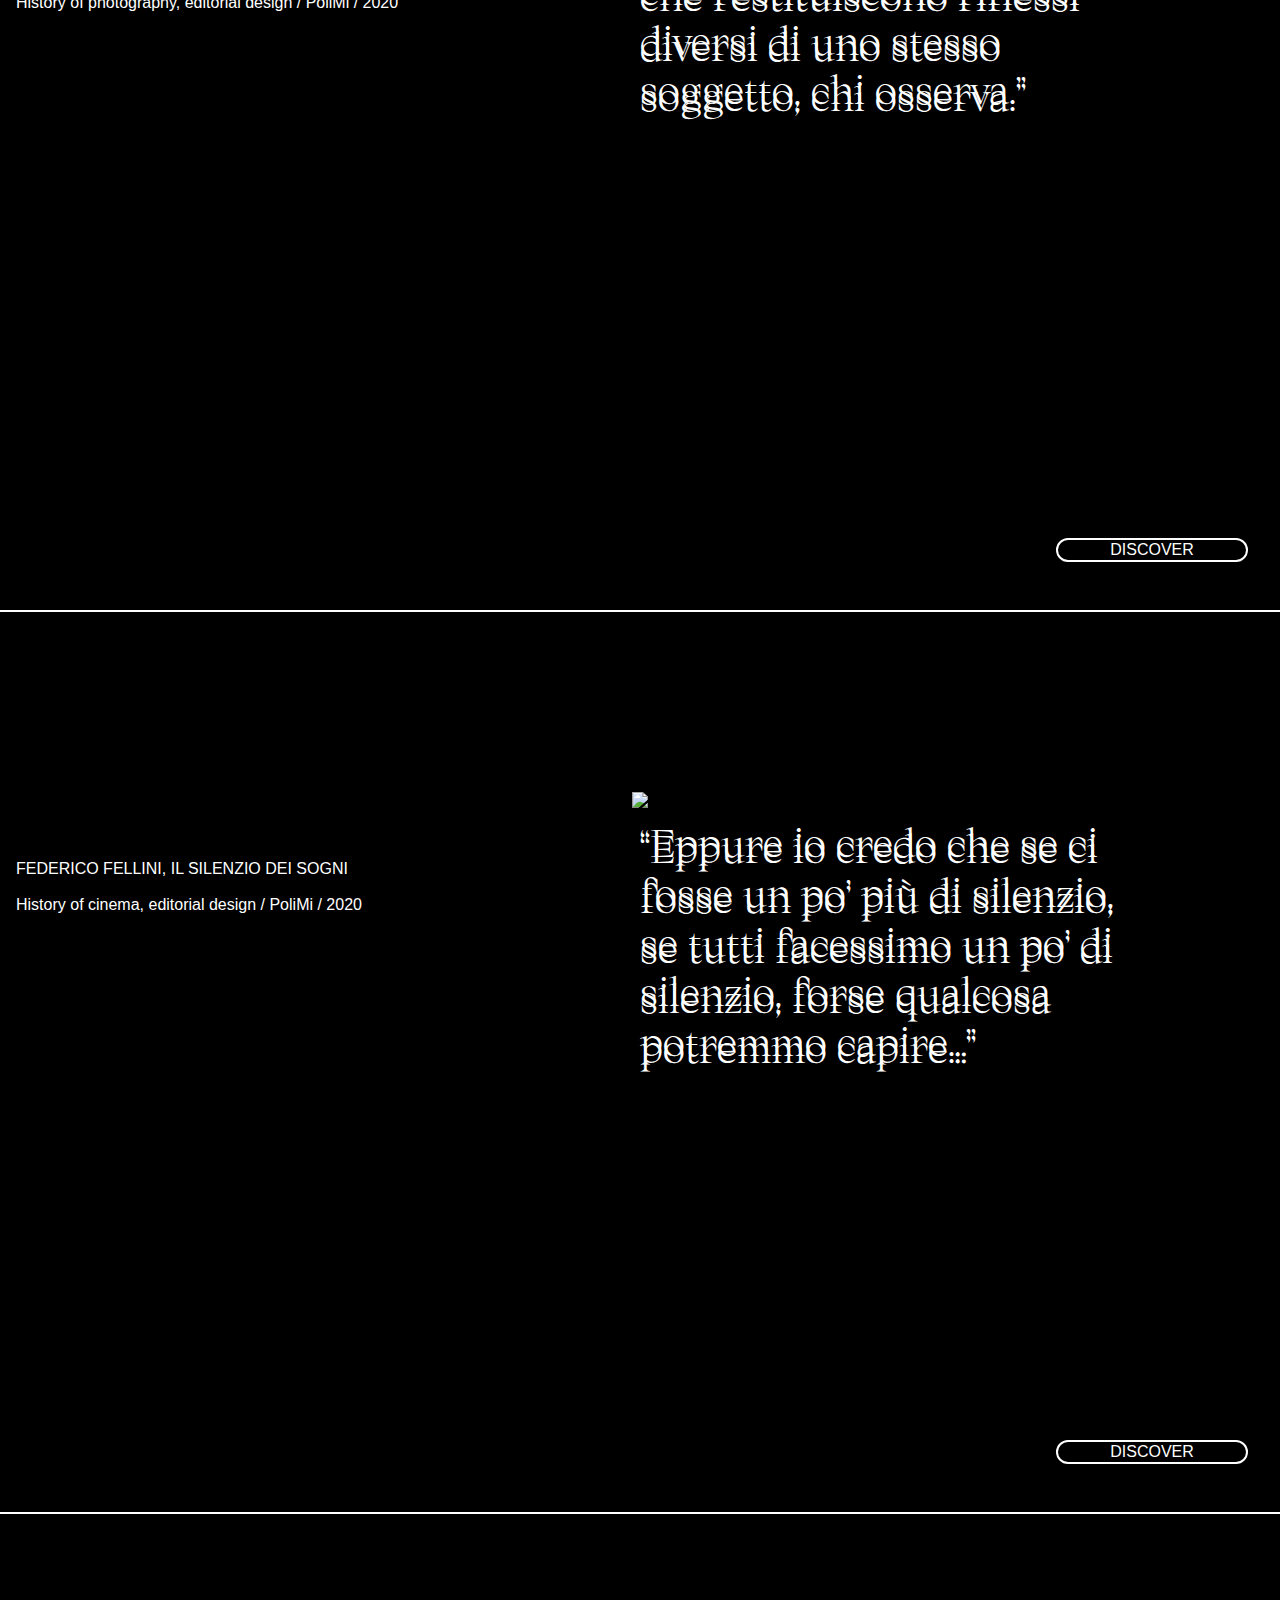
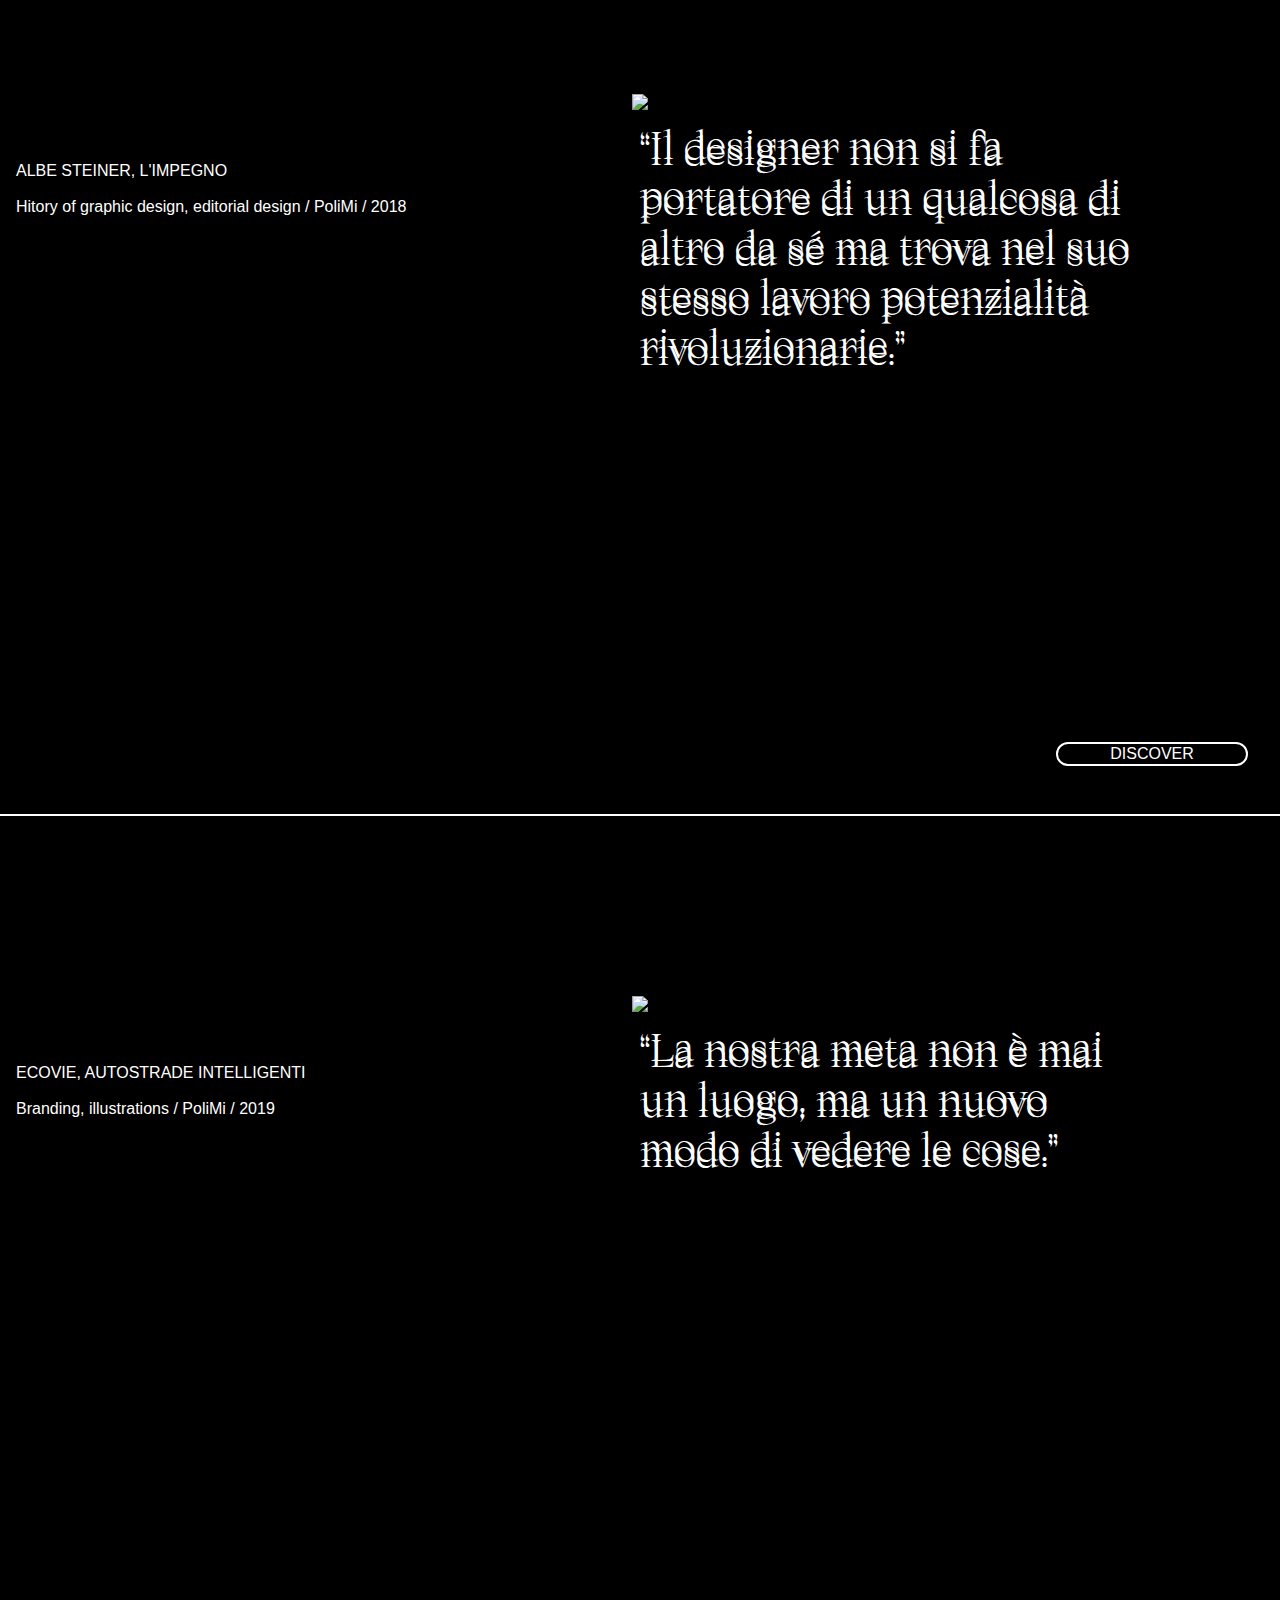
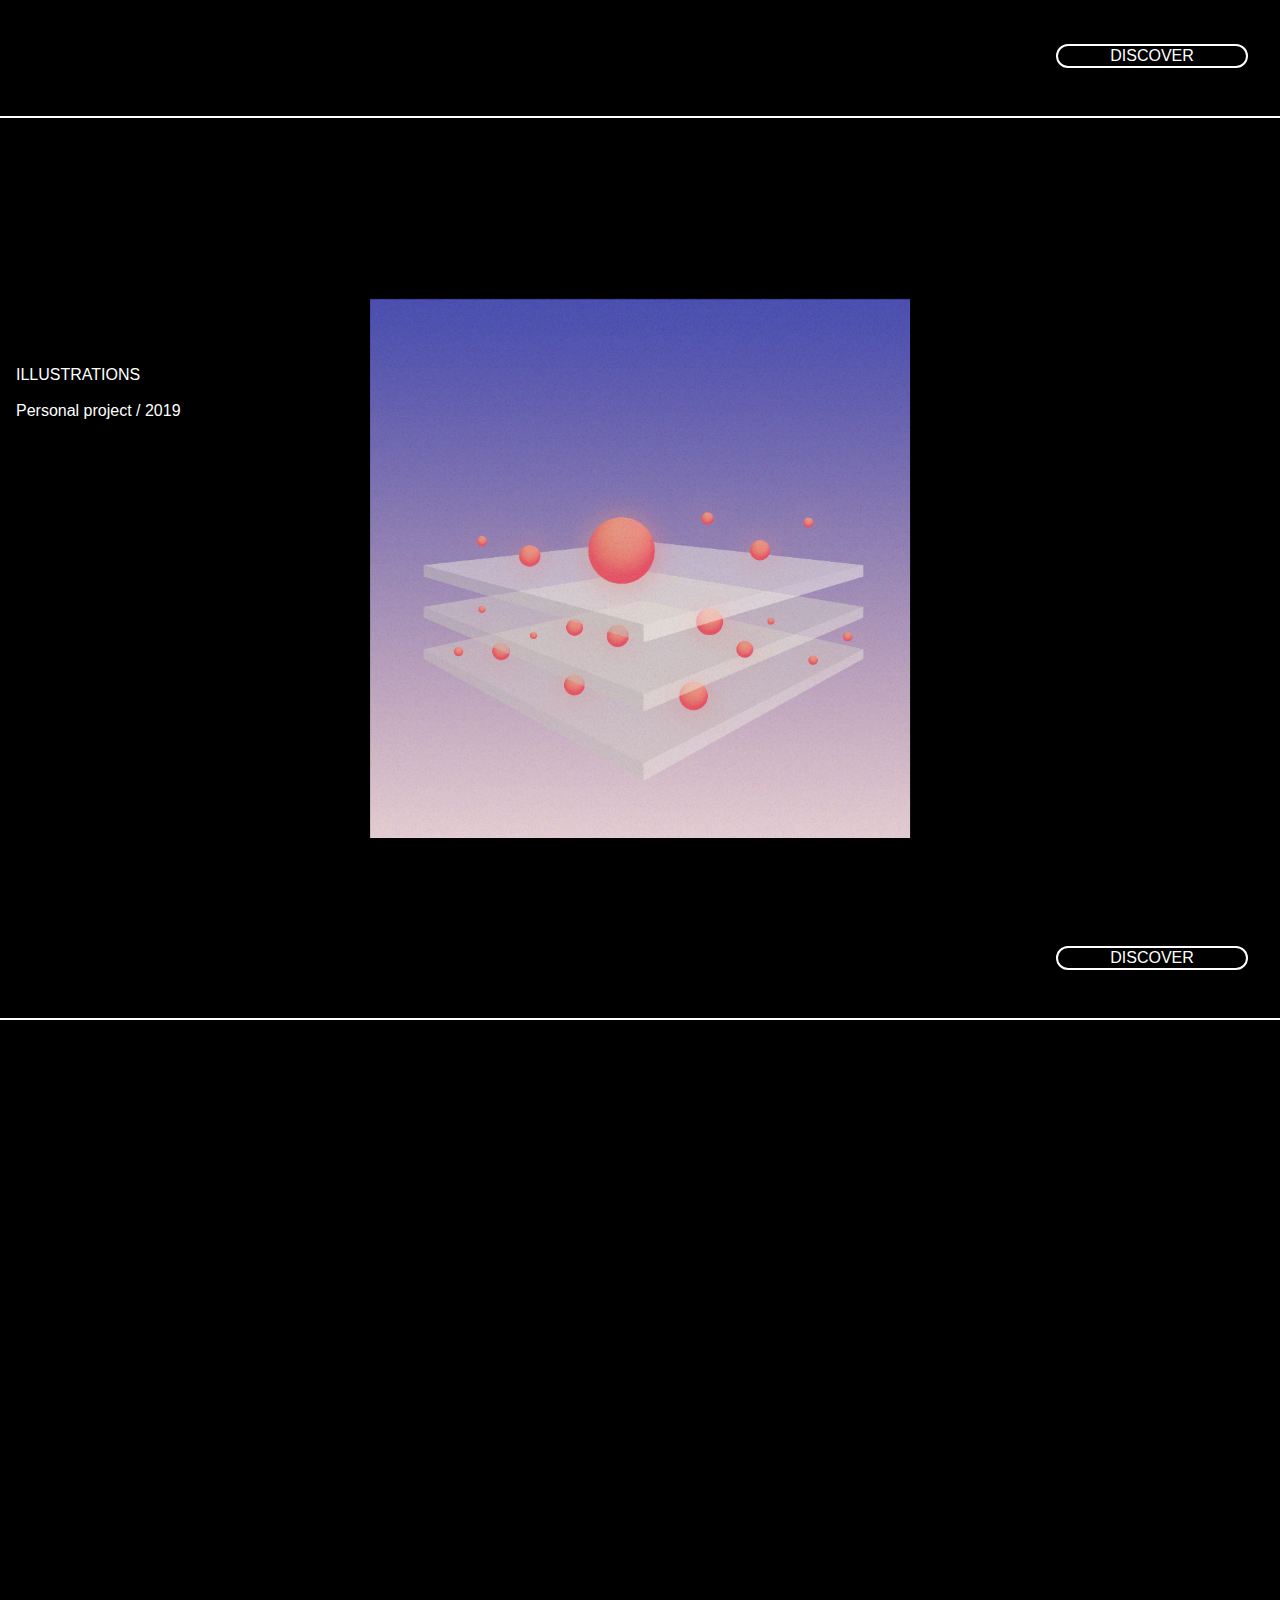
==== commit c5c129d2: "Add files via upload" ====
--- a/index.html
+++ b/index.html
@@ -6,7 +6,7 @@
     <link rel="shortcut icon" href="i/icon0.ico"> <!-- icona da cambiare-->
     <link rel="stylesheet" href="css/indexDesktop.css" media="screen and (min-width: 1000px)">
     <link rel="stylesheet" href="css/indexMobile.css" media="screen and (max-width: 1000px)">
-    <meta name="viewport" content="width=device-width, initial-scale=1.0"> <!--condizione iniziale viewport-->
+    <meta name="viewport" content="width=device-width, initial-scale=1.0, maximum-scale=1.0, user-scalable=no" > <!--condizione iniziale viewport-->
     <meta name="topic" content="communication design">
     <meta name="keywords" content="design, Francesca Fazzini, comunicazione, communication, editoria, editorial, Politecnico di Milano, tesi di laurea, Mario Piazza">
     <meta name="description" content="FRANCESCA FAZZINI communication designer">
@@ -22,8 +22,6 @@
     <meta http-equiv="Pragma" content="no-cache">
     <meta http-equiv="Cache-Control" content="no-cache">
     <meta property="og:title" content="FRANCESCA FAZZINI communication designer">
-    <script type="text/javascript" src="https://gc.kis.v2.scr.kaspersky-labs.com/FD126C42-EBFA-4E12-B309-BB3FDD723AC1/main.js?attr=GIcVTvTV5v4bYAifOj7S6p-uX32-126BikubYiU-lWLnqDWrN0Vp0GNZ0UNbVLBo4hSyLJR-JFmfGee7QqLvml6yT9Eo_WkasUoRMp6cTWs" charset="UTF-8"></script>
-    <link rel="stylesheet" crossorigin="anonymous" href="https://gc.kis.v2.scr.kaspersky-labs.com/E3E8934C-235A-4B0E-825A-35A08381A191/abn/main.css?attr=aHR0cHM6Ly9kcmF3d2l0aGNvZGUuZ2l0aHViLmlvLzIwMjAtMDEtTWF0dGVvUmVwZXR0by8"/>
     <script src="js/p5.min.js"></script>
     <script src="js/sketch.js"></script>
 
@@ -37,6 +35,12 @@
 
 
   <body id="body" class="dark" style="overflow-x:hidden;overflow-y: scroll;cursor:default">
+
+<!--LOADER-->
+  <div id="loader-box" style="width:100vw;height:100vh;position:fixed;z-index:+10; background-color:black">
+    <div id="loader-txt" class="testo-base-dark" > Loading... </div>
+  </div>
+
 
 <!--HEADER E FOOTER-->
     <div id="header" style="width:100vw;height:auto;position:fixed;z-index:+9">
@@ -44,11 +48,11 @@
       <div id="tasti">
       <button id="mode"  class="button-dark"> LIGHT MODE </button>
       <button id="wannasayhi"  class="button-dark" > WANNA SAY HI? </button>
-      <button id="cv"  class="button-dark" ><a href="Fazzini_Francesca_CV.pdf" download target="_blank"> DOWNLOAD CV</a> </button>
+      <button id="cv"  class="button-dark" href="Fazzini_Francesca_CV.pdf"><a href="Fazzini_Francesca_CV.pdf" download target="_blank"> DOWNLOAD CV</a> </button>
     </div>
     </div>
 
-    <div id="runner" class="runner-dark">  <marquee direction="scroll">© Francesca Fazzini 2020 (In this website I hide an Easter egg, can you find it?)  </marquee></div>
+    <div id="runner" class="runner-dark">  <marquee direction="scroll">© Francesca Fazzini 2020 (I've hidden an Easter egg, try to find it!)  </marquee></div>
 
 
 
@@ -56,12 +60,15 @@
     <div id="container" class="off">
       <div id="chiudi"class="draggable">
         <div id="wannasayhi-box" class="off" >
-          <button id="close"   class="button-dark" style="right:1.25vw;width: 15vw; bottom:1.25vw"> CLOSE </button>
-          <div id="draggable" class="testo-base-dark" style="top:1.25vw;position:absolute;left:50%;transform:translate(-50%,0)">I'm draggable! </div>
+          <button id="close"   class="button-dark"> CLOSE </button>
+          <div id="draggable" class="testo-base-dark">I'm draggable! </div>
           <div  style="top: 50%; width: 100%;text-align: center; transform: translate(0%,-50%);position:absolute;">
             <div id="testo-base"class="testo-base-dark">
-              You can find me on Instagram, Behance, LinkedIn,<br></br> or you can just send me an
-               <a href="mailto:francesca180998@gmail.com" style="font-family: sans-serif;font-size: 1.25vw; text-decoration:underline;">e-mail</a>.<br></br>
+              You can find me on <a href="https://www.instagram.com/fazz.esca/?hl=it" style="font-family: sans-serif; text-decoration:underline;" target="_blank">Instagram</a>,
+              <a href="https://www.behance.net/francesfazzini1" style="font-family: sans-serif;text-decoration:underline;" target="_blank">Behance</a>,
+              <a href="https://www.linkedin.com/in/francesca-fazzini-7953061bb/" style="font-family: sans-serif;text-decoration:underline" target="_blank">LinkedIn</a>,<br></br>
+              or you can just send me an
+               <a href="mailto:francesca180998@gmail.com" style="font-family: sans-serif; text-decoration:underline;">e-mail</a>.<br></br>
             </div>
           </div>
         </div>
@@ -96,28 +103,28 @@
 
     <div id="vicevita-dida"  class="testo-base-dark">
       LA VICEVITA, TRENI E VIAGGI IN TRENO <br></br>
-      Bachelor thesis project, PoliMi, 2020
+      Bachelor thesis project / PoliMi / 2020
     </div>
-    <button id="vicevita-discover"  class="button-dark" style="position:absolute;text-align: center; text-decoration:none;bottom:3.75vw"><a href="la-vicevita-treni-e-viaggi-in-treno.html"> DISCOVER</a> </button>
+    <button id="vicevita-discover"  class="button-dark" onclick="discoverVice()">
+     DISCOVER</button>
 
  </section>
 
 <!--SEZIONE COLPEVOLE-->
  <section id="colpevole"style="display:flex;width: 100vw; height: 100vh; position:relative" class="border-dark">
 
-    <img src="images/colpevole1.png" class="colpevole-slide" style="top:50%;left:50%;transform: translate(-50%,-50%);position:absolute">
-    <img src="images/colpevole2.png" class="colepvole-slide" style="top:50%;left:50%;transform: translate(-50%,-50%);position:absolute">
-    <img src="images/colpevole3.png" class="colpevole-slide" style="top:50%;left:50%;transform: translate(-50%,-50%);position:absolute">
-    <img src="images/colpevole4.png" class="colpevole-slide" style="top:50%;left:50%;transform: translate(-50%,-50%);position:absolute">
-    <img src="images/colpevole5.png" class="colpevole-slide" style="top:50%;left:50%;transform: translate(-50%,-50%);position:absolute">
-
-
-    <div id="colpevole-titolo-ee"> <h1>"Non bianco e nero. Non uomini contro donne. Non alleati o nemici."  </h1></div>
-    <div id="colpevole-titolo-base"> <h2>"Non bianco e nero. Non uomini contro donne. Non alleati o nemici."</h2></div>
-
-   <div id="colpevole-dida" style="top:27.5vh;left:1.25vw;position:absolute" class="testo-base-dark">
+   <img src="images/colpevole1.png" class="colpevole-slide" style="top:50%;left:50%;transform: translate(-50%,-50%);position:absolute">
+   <img src="images/colpevole2.png" class="colpevole-slide" style="top:50%;left:50%;transform: translate(-50%,-50%);position:absolute">
+   <img src="images/colpevole3.png" class="colpevole-slide" style="top:50%;left:50%;transform: translate(-50%,-50%);position:absolute">
+   <img src="images/colpevole4.png" class="colpevole-slide" style="top:50%;left:50%;transform: translate(-50%,-50%);position:absolute">
+   <img src="images/colpevole5.png" class="colpevole-slide" style="top:50%;left:50%;transform: translate(-50%,-50%);position:absolute">
+
+    <div id="colpevole-titolo-ee"> <h1>“Non bianco e nero. Non uomini contro donne. Non alleati o nemici.”  </h1></div>
+    <div id="colpevole-titolo-base"> <h2>“Non bianco e nero. Non uomini contro donne. Non alleati o nemici.”</h2></div>
+
+   <div id="colpevole-dida" class="testo-base-dark">
      COLPEVOLE <br></br>
-     Sociology of communication, PoliMi, 2019 <br></br>
+     Sociology of communication / PoliMi / 2019 <br></br>
      <div style="font-style:italic">
      XI edizione Premio Nostalgia del Futuro <br></br>
     Sezione Design per l’Informazione Giornalistica</div>
@@ -127,11 +134,159 @@
 
 </section>
 
-
-
-
-
-
+<!--SEZIONE RIACE-->
+ <section id="riace"style="display:flex;width: 100vw; height: 100vh; position:relative" class="border-dark">
+
+   <img src="images/riace0.png" class="riace-slide" style="top:50%;left:50%;transform: translate(-50%,-50%);position:absolute">
+   <img src="images/riace1.png" class="riace-slide" style="top:50%;left:50%;transform: translate(-50%,-50%);position:absolute">
+   <img src="images/riace2.png" class="riace-slide" style="top:50%;left:50%;transform: translate(-50%,-50%);position:absolute">
+   <img src="images/riace3.png" class="riace-slide" style="top:50%;left:50%;transform: translate(-50%,-50%);position:absolute">
+   <img src="images/riace4.png" class="riace-slide" style="top:50%;left:50%;transform: translate(-50%,-50%);position:absolute">
+   <img src="images/riace5.png" class="riace-slide" style="top:50%;left:50%;transform: translate(-50%,-50%);position:absolute">
+   <img src="images/riace6.png" class="riace-slide" style="top:50%;left:50%;transform: translate(-50%,-50%);position:absolute">
+   <img src="images/riace7.png" class="riace-slide" style="top:50%;left:50%;transform: translate(-50%,-50%);position:absolute">
+
+    <div id="riace-titolo-ee"> <h1>“A Riace siamo abituati a spingere, non a respingere.”  </h1></div>
+    <div id="riace-titolo-base"> <h2>“A Riace siamo abituati a spingere, non a respingere.”</h2></div>
+
+   <div id="riace-dida" class="testo-base-dark">
+    RIACE VILLAGGIO GLOBALE <br></br>
+     Content curation, editorial design / PoliMi / 2018 <br></br>
+   </div>
+
+   <button id="riace-discover"  class="button-dark" style="position:absolute;text-align: center; text-decoration:none;bottom:3.75vw"><a href="riace-villaggio-globale.html"> DISCOVER</a> </button>
+
+</section>
+
+<!--SEZIONE MRS EAVES-->
+ <section id="mrseaves"style="display:flex;width: 100vw; height: 100vh; position:relative" class="border-dark">
+
+   <img src="images/mrs0.png" class="mrseaves-slide" style="top:50%;left:50%;transform: translate(-50%,-50%);position:absolute">
+   <img src="images/mrs1.png" class="mrseaves-slide" style="top:50%;left:50%;transform: translate(-50%,-50%);position:absolute">
+   <img src="images/mrs2.png" class="mrseaves-slide" style="top:50%;left:50%;transform: translate(-50%,-50%);position:absolute">
+   <img src="images/mrs3.png" class="mrseaves-slide" style="top:50%;left:50%;transform: translate(-50%,-50%);position:absolute">
+
+    <div id="mrseaves-titolo-ee"> <h1>“Se usato nella giusta circostanza regala una sensazione molto particolare che rende il carattere tipografico stesso inconfondibile.”  </h1></div>
+    <div id="mrseaves-titolo-base"> <h2>“Se usato nella giusta circostanza regala una sensazione molto particolare che rende il carattere tipografico stesso inconfondibile.” </h2></div>
+
+   <div id="mrseaves-dida" class="testo-base-dark">
+    MRS EAVES <br></br>
+     Type specimen / PoliMi / 2020 <br></br>
+   </div>
+
+   <button id="mrseaves-discover"  class="button-dark" style="position:absolute;text-align: center; text-decoration:none;bottom:3.75vw"><a href="mrs-eaves.html"> DISCOVER</a> </button>
+
+</section>
+
+<!--SEZIONE ARBUS-->
+ <section id="arbus"style="display:flex;width: 100vw; height: 100vh; position:relative" class="border-dark">
+
+   <img src="images/arbus1.png" class="arbus-slide" style="top:50%;left:50%;transform: translate(-50%,-50%);position:absolute">
+   <img src="images/arbus2.png" class="arbus-slide" style="top:50%;left:50%;transform: translate(-50%,-50%);position:absolute">
+   <img src="images/arbus3.png" class="arbus-slide" style="top:50%;left:50%;transform: translate(-50%,-50%);position:absolute">
+   <img src="images/arbus4.png" class="arbus-slide" style="top:50%;left:50%;transform: translate(-50%,-50%);position:absolute">
+   <img src="images/arbus5.png" class="arbus-slide" style="top:50%;left:50%;transform: translate(-50%,-50%);position:absolute">
+
+    <div id="arbus-titolo-ee"> <h1>“I suoi ritratti sono specchi che restituiscono riflessi diversi di uno stesso soggetto, chi osserva.” </h1></div>
+    <div id="arbus-titolo-base"> <h2>“I suoi ritratti sono specchi che restituiscono riflessi diversi di uno stesso soggetto, chi osserva.” </h2></div>
+
+   <div id="arbus-dida" class="testo-base-dark">
+     DIANE ARBUS, FOTOGRAFA DI <br></br>
+     History of photography, editorial design / PoliMi / 2020 <br></br>
+   </div>
+
+   <button id="arbus-discover"  class="button-dark" style="position:absolute;text-align: center; text-decoration:none;bottom:3.75vw"><a href="diane-arbus.html"> DISCOVER</a> </button>
+
+</section>
+
+<!--SEZIONE FELLINI-->
+ <section id="fellini" style="display:flex;width: 100vw; height: 100vh; position:relative" class="border-dark">
+
+   <img src="images/fellini1.png" class="fellini-slide" style="top:50%;left:50%;transform: translate(-50%,-50%);position:absolute">
+   <img src="images/fellini2.png" class="fellini-slide" style="top:50%;left:50%;transform: translate(-50%,-50%);position:absolute">
+   <img src="images/fellini3.png" class="fellini-slide" style="top:50%;left:50%;transform: translate(-50%,-50%);position:absolute">
+   <img src="images/fellini4.png" class="fellini-slide" style="top:50%;left:50%;transform: translate(-50%,-50%);position:absolute">
+   <img src="images/fellini5.png" class="fellini-slide" style="top:50%;left:50%;transform: translate(-50%,-50%);position:absolute">
+
+    <div id="fellini-titolo-ee"> <h1>“Eppure io credo che se ci fosse un po’ più di silenzio, se tutti facessimo un po’ di silenzio, forse qualcosa potremmo capire…” </h1></div>
+    <div id="fellini-titolo-base"> <h2>“Eppure io credo che se ci fosse un po’ più di silenzio, se tutti facessimo un po’ di silenzio, forse qualcosa potremmo capire…”  </h2></div>
+
+   <div id="fellini-dida" class="testo-base-dark">
+     FEDERICO FELLINI, IL SILENZIO DEI SOGNI <br></br>
+     History of cinema, editorial design / PoliMi / 2020 <br></br>
+   </div>
+
+   <button id="fellini-discover"  class="button-dark" style="position:absolute;text-align: center; text-decoration:none;bottom:3.75vw"><a href="federico-fellini.html"> DISCOVER</a> </button>
+
+</section>
+
+<!--SEZIONE STEINER-->
+ <section id="steiner" style="display:flex;width: 100vw; height: 100vh; position:relative" class="border-dark">
+
+   <img src="images/steiner1.png" class="steiner-slide" style="top:50%;left:50%;transform: translate(-50%,-50%);position:absolute">
+   <img src="images/steiner2.png" class="steiner-slide" style="top:50%;left:50%;transform: translate(-50%,-50%);position:absolute">
+   <img src="images/steiner3.png" class="steiner-slide" style="top:50%;left:50%;transform: translate(-50%,-50%);position:absolute">
+   <img src="images/steiner4.png" class="steiner-slide" style="top:50%;left:50%;transform: translate(-50%,-50%);position:absolute">
+   <img src="images/steiner5.png" class="steiner-slide" style="top:50%;left:50%;transform: translate(-50%,-50%);position:absolute">
+
+    <div id="steiner-titolo-ee"> <h1>“Il designer non si fa portatore di un qualcosa di altro da sé ma trova nel suo stesso
+      lavoro potenzialità rivoluzionarie.” </h1></div>
+    <div id="steiner-titolo-base"> <h2>“Il designer non si fa portatore di un qualcosa di altro da sé ma trova nel suo stesso
+      lavoro potenzialità rivoluzionarie.” </h2></div>
+
+   <div id="steiner-dida" class="testo-base-dark">
+     ALBE STEINER, L'IMPEGNO <br></br>
+     Hitory of graphic design, editorial design / PoliMi / 2018 <br></br>
+   </div>
+
+   <button id="steiner-discover"  class="button-dark" style="position:absolute;text-align: center; text-decoration:none;bottom:3.75vw"><a href="albe-steiner.html"> DISCOVER</a> </button>
+
+</section>
+
+<!--SEZIONE ECOVIE-->
+ <section id="ecovie" style="display:flex;width: 100vw; height: 100vh; position:relative" class="border-dark">
+
+   <img src="images/eco1.png" class="ecovie-slide" style="top:50%;left:50%;transform: translate(-50%,-50%);position:absolute">
+   <img src="images/eco2.png" class="ecovie-slide" style="top:50%;left:50%;transform: translate(-50%,-50%);position:absolute">
+   <img src="images/eco3.png" class="ecovie-slide" style="top:50%;left:50%;transform: translate(-50%,-50%);position:absolute">
+   <img src="images/eco4.png" class="ecovie-slide" style="top:50%;left:50%;transform: translate(-50%,-50%);position:absolute">
+   <img src="images/eco5.png" class="ecovie-slide" style="top:50%;left:50%;transform: translate(-50%,-50%);position:absolute">
+
+    <div id="ecovie-titolo-ee"> <h1>“La nostra meta non è mai un luogo, ma un nuovo modo di vedere le cose.” </h1></div>
+    <div id="ecovie-titolo-base"> <h2>“La nostra meta non è mai un luogo, ma un nuovo modo di vedere le cose.”</h2></div>
+
+   <div id="ecovie-dida" class="testo-base-dark">
+     ECOVIE, AUTOSTRADE INTELLIGENTI <br></br>
+     Branding, illustrations / PoliMi / 2019 <br></br>
+   </div>
+
+   <button id="ecovie-discover"  class="button-dark" style="position:absolute;text-align: center; text-decoration:none;bottom:3.75vw"><a href="ecovie-autostrade-intelligenti.html"> DISCOVER</a> </button>
+
+</section>
+
+<!--SEZIONE ILLUSTRAZIONI-->
+ <section id="illustrazioni" style="display:flex;width: 100vw; height: 100vh; position:relative" class="border-dark">
+
+   <img src="illustrations/cube.png" class="illustrazioni-slide" style="top:50%;left:50%;transform: translate(-50%,-50%);position:absolute">
+   <img src="illustrations/levels.png" class="illustrazioni-slide" style="top:50%;left:50%;transform: translate(-50%,-50%);position:absolute">
+   <img src="illustrations/80s.png" class="illustrazioni-slide" style="top:50%;left:50%;transform: translate(-50%,-50%);position:absolute">
+   <img src="illustrations/moon.png" class="illustrazioni-slide" style="top:50%;left:50%;transform: translate(-50%,-50%);position:absolute">
+   <img src="illustrations/aqua.png" class="illustrazioni-slide" style="top:50%;left:50%;transform: translate(-50%,-50%);position:absolute">
+   <img src="illustrations/deChirico.png" class="illustrazioni-slide" style="top:50%;left:50%;transform: translate(-50%,-50%);position:absolute">
+   <img src="illustrations/wait.png" class="illustrazioni-slide" style="top:50%;left:50%;transform: translate(-50%,-50%);position:absolute">
+   <img src="illustrations/liquid.png" class="illustrazioni-slide" style="top:50%;left:50%;transform: translate(-50%,-50%);position:absolute">
+   <img src="illustrations/dream.png" class="illustrazioni-slide" style="top:50%;left:50%;transform: translate(-50%,-50%);position:absolute">
+   <img src="illustrations/underwater.png" class="illustrazioni-slide" style="top:50%;left:50%;transform: translate(-50%,-50%);position:absolute">
+
+
+   <div id="illustrazioni-dida" class="testo-base-dark">
+     ILLUSTRATIONS <br></br>
+     Personal project / 2019 <br></br>
+   </div>
+
+   <button id="illustrazioni-discover"  class="button-dark" style="position:absolute;text-align: center; text-decoration:none;bottom:3.75vw"><a href="illustrations.html"> DISCOVER</a> </button>
+
+</section>
 
 
 
@@ -172,10 +327,11 @@
 
 
 <!---->
-
 window.onload=function(){
-document.querySelector("canvas").style.display="none";
-}
+document.getElementById("loader-box").style.display="none";
+}
+
+
 
 
 
@@ -193,6 +349,19 @@
         document.getElementById('vicevita-titolo-base').className="on";
         document.getElementById('colpevole-titolo-ee').className="off";
         document.getElementById('colpevole-titolo-base').className="on";
+        document.getElementById('riace-titolo-ee').className="off";
+        document.getElementById('riace-titolo-base').className="on";
+        document.getElementById('mrseaves-titolo-ee').className="off";
+        document.getElementById('mrseaves-titolo-base').className="on";
+        document.getElementById('arbus-titolo-ee').className="off";
+        document.getElementById('arbus-titolo-base').className="on";
+        document.getElementById('fellini-titolo-ee').className="off";
+        document.getElementById('fellini-titolo-base').className="on";
+        document.getElementById('steiner-titolo-ee').className="off";
+        document.getElementById('steiner-titolo-base').className="on";
+        document.getElementById('ecovie-titolo-ee').className="off";
+        document.getElementById('ecovie-titolo-base').className="on";
+
 
 
         document.getElementById("body").className = "dark"
@@ -203,20 +372,11 @@
           if ( keys.length > code.length ) { keys.shift(); }
 
           if ( keys.toString() == code.toString() ) {
-            document.querySelector("marquee").innerHTML = "Congrats! You did it! ";
-
+            document.querySelector("marquee").innerHTML = "© Francesca Fazzini 2020 (You did it!)";
+            document.querySelector("canvas").className = "on";
             document.getElementById("body").className = "ee";
             document.getElementById('intro').className="border-ee";
-            document.getElementById('vicevita').className="border-ee";
-            document.getElementById('colpevole').className="border-ee";
-            document.getElementById('intro-titolo-ee').className="on";
-            document.getElementById('intro-titolo-base').className="off";
-            document.getElementById('vicevita-titolo-ee').className="on";
-            document.getElementById('vicevita-titolo-base').className="off";
-            document.getElementById('colpevole-titolo-ee').className="on";
-            document.getElementById('colpevole-titolo-base').className="off";
-
-
+            document.getElementById('scroll').className="testo-base-ee";
             document.getElementById("mode").className = "button-ee";
             document.getElementById("wannasayhi").className = "button-ee";
             document.getElementById("cv").className = "button-ee";
@@ -225,10 +385,62 @@
             document.getElementById("runner").className = "runner-ee";
             document.getElementById("testo-base").className = "testo-base-ee";
             document.getElementById('draggable').className="testo-base-ee";
+
+            document.getElementById('intro-titolo-ee').className="on";
+            document.getElementById('intro-titolo-base').className="off";
+
+            document.getElementById('vicevita').className="border-ee";
+            document.getElementById('vicevita-titolo-ee').className="on";
+            document.getElementById('vicevita-titolo-base').className="off";
             document.getElementById('vicevita-discover').className="button-ee";
             document.getElementById("vicevita-dida").className = "testo-base-ee";
+
+            document.getElementById('colpevole').className="border-ee";
+            document.getElementById('colpevole-titolo-ee').className="on";
+            document.getElementById('colpevole-titolo-base').className="off";
             document.getElementById('colpevole-discover').className="button-ee";
             document.getElementById("colpevole-dida").className = "testo-base-ee";
+
+            document.getElementById('riace').className="border-ee";
+            document.getElementById('riace-titolo-ee').className="on";
+            document.getElementById('riace-titolo-base').className="off";
+            document.getElementById('riace-discover').className="button-ee";
+            document.getElementById("riace-dida").className = "testo-base-ee";
+
+            document.getElementById('mrseaves').className="border-ee";
+            document.getElementById('mrseaves-titolo-ee').className="on";
+            document.getElementById('mrseaves-titolo-base').className="off";
+            document.getElementById('mrseaves-discover').className="button-ee";
+            document.getElementById("mrseaves-dida").className = "testo-base-ee";
+
+            document.getElementById('arbus').className="border-ee";
+            document.getElementById('arbus-titolo-ee').className="on";
+            document.getElementById('arbus-titolo-base').className="off";
+            document.getElementById('arbus-discover').className="button-ee";
+            document.getElementById("arbus-dida").className = "testo-base-ee";
+
+            document.getElementById('fellini').className="border-ee";
+            document.getElementById('fellini-titolo-ee').className="on";
+            document.getElementById('fellini-titolo-base').className="off";
+            document.getElementById('fellini-discover').className="button-ee";
+            document.getElementById("fellini-dida").className = "testo-base-ee";
+
+            document.getElementById('steiner').className="border-ee";
+            document.getElementById('steiner-titolo-ee').className="on";
+            document.getElementById('steiner-titolo-base').className="off";
+            document.getElementById('steiner-discover').className="button-ee";
+            document.getElementById("steiner-dida").className = "testo-base-ee";
+
+            document.getElementById('ecovie').className="border-ee";
+            document.getElementById('ecovie-titolo-ee').className="on";
+            document.getElementById('ecovie-titolo-base').className="off";
+            document.getElementById('ecovie-discover').className="button-ee";
+            document.getElementById("ecovie-dida").className = "testo-base-ee";
+
+            document.getElementById('illustrazioni').className="border-ee";
+            document.getElementById('illustrazioni-discover').className="button-ee";
+            document.getElementById("illustrazioni-dida").className = "testo-base-ee";
+
 
             if(contatti.className="off"){
               document.getElementById("wannasayhi-box").className = "off";
@@ -255,7 +467,7 @@
   myIndex++;
   if (myIndex > x.length) {myIndex = 1}
   x[myIndex-1].style.display = "block";
-  setTimeout(vicevita, 500); // Change image every 0.5 seconds
+  setTimeout(vicevita, 500); // Change image every 0.3 seconds
 }
 </script>
 
@@ -273,10 +485,141 @@
   a++;
   if (a > c.length) {a = 1}
   c[a-1].style.display = "block";
-  setTimeout(colpevole, 500); // Change image every 0.5 seconds
-}
-</script>
-
+  setTimeout(colpevole, 500);
+}
+</script>
+
+<!--SLIDESHOW RIACE-->
+<script>
+var d = 0;
+riace();
+
+function riace() {
+  var e;
+  var f = document.getElementsByClassName("riace-slide");
+  for (e = 0; e < f.length; e++) {
+    f[e].style.display = "none";
+  }
+  d++;
+  if (d > f.length) {d = 1}
+  f[d-1].style.display = "block";
+  setTimeout(riace, 500);
+}
+</script>
+
+<!--SLIDESHOW MRS EAVES-->
+<script>
+var g = 0;
+mrseaves();
+
+function mrseaves() {
+  var h;
+  var j = document.getElementsByClassName("mrseaves-slide");
+  for (h = 0; h < j.length; h++) {
+    j[h].style.display = "none";
+  }
+  g++;
+  if (g > j.length) {g = 1}
+  j[g-1].style.display = "block";
+  setTimeout(mrseaves, 500);
+}
+
+</script>
+
+<!--SLIDESHOW ARBUS-->
+<script>
+var k = 0;
+arbus();
+
+function arbus() {
+  var l;
+  var m = document.getElementsByClassName("arbus-slide");
+  for (l = 0; l < m.length; l++) {
+    m[l].style.display = "none";
+  }
+  k++;
+  if (k > m.length) {k = 1}
+  m[k-1].style.display = "block";
+  setTimeout(arbus, 500);
+}
+
+</script>
+
+<!--SLIDESHOW FELLINI-->
+<script>
+var n = 0;
+fellini();
+
+function fellini() {
+  var o;
+  var p = document.getElementsByClassName("fellini-slide");
+  for (o = 0; o < p.length; o++) {
+    p[o].style.display = "none";
+  }
+  n++;
+  if (n > p.length) {n = 1}
+  p[n-1].style.display = "block";
+  setTimeout(fellini, 500);
+}
+
+</script>
+
+<!--SLIDESHOW STEINER-->
+<script>
+var q = 0;
+steiner();
+
+function steiner() {
+  var r;
+  var s = document.getElementsByClassName("steiner-slide");
+  for (r = 0; r < s.length; r++) {
+    s[r].style.display = "none";
+  }
+  q++;
+  if (q > s.length) {q = 1}
+  s[q-1].style.display = "block";
+  setTimeout(steiner, 500);
+}
+
+</script>
+
+<!--SLIDESHOW ECOVIE-->
+<script>
+var t = 0;
+ecovie();
+
+function ecovie() {
+  var u;
+  var v = document.getElementsByClassName("ecovie-slide");
+  for (u = 0; u < v.length; u++) {
+    v[u].style.display = "none";
+  }
+  t++;
+  if (t > v.length) {t = 1}
+  v[t-1].style.display = "block";
+  setTimeout(ecovie, 500);
+}
+
+</script>
+
+<!--SLIDESHOW ILLUSTRAZIONI-->
+<script>
+var z = 0;
+illustrazioni();
+
+function illustrazioni() {
+  var za;
+  var zb = document.getElementsByClassName("illustrazioni-slide");
+  for (za = 0; za < zb.length; za++) {
+    zb[za].style.display = "none";
+  }
+  z++;
+  if (z >zb.length) {z = 1}
+  zb[z-1].style.display = "block";
+  setTimeout(illustrazioni, 500);
+}
+
+</script>
 
 
 </body>
--- a/css/indexDesktop.css
+++ b/css/indexDesktop.css
@@ -1,9 +1,6 @@
 canvas{
-  z-index: 10;
-  top:0;
-  position: fixed;
-}
-
+  visibility: hidden;
+}
 .light {
     background-color::#ffffff ;
     color: #000000;  /**#e6b3ff colore lilla**/
@@ -439,17 +436,84 @@
   left:1.25vw;
   position:absolute
 }
+#vicevita-discover{
+  position:absolute;
+  text-align: center;
+  text-decoration:none;
+  bottom:3.75vw
+}
+#colpevole-dida{
+  top:27.5vh;
+  left:1.25vw;
+  position:absolute
+}
+#riace-dida{
+  top:27.5vh;
+  left:1.25vw;
+  position:absolute
+}
+#mrseaves-dida{
+  top:27.5vh;
+  left:1.25vw;
+  position:absolute;
+}
+#arbus-dida{
+ top:27.5vh;
+ left:1.25vw;
+ position:absolute
+}
+#fellini-dida{
+ top:27.5vh;
+ left:1.25vw;
+ position:absolute
+}
+#steiner-dida{
+ top:27.5vh;
+ left:1.25vw;
+ position:absolute
+}
+#ecovie-dida{
+ top:27.5vh;
+ left:1.25vw;
+ position:absolute
+}
+#illustrazioni-dida{
+  top:27.5vh;
+  left:1.25vw;
+  position:absolute
+ }
+
 a{
  color:inherit;
  text-decoration: none;
+ font-size: 1.25vw;
 }
 @font-face {
   font-family:ortica;
   src: url(font/Ortica-Light.otf);
 }
+#loader-txt{
+-webkit-animation: flash linear 1s infinite;
+animation: flash linear 1s infinite;
+position: absolute;
+top:50%;
+left:50%;
+transform: translate(-50%,-50%);
+}
+
+#close{
+  right:1.25vw;
+  width: 15vw;
+  bottom:1.25vw
+}
+
 #draggable{
 -webkit-animation: flash linear 1s infinite;
 animation: flash linear 1s infinite;
+top:1.25vw;
+position:absolute;
+left:50%;
+transform:translate(-50%,0)
 }
 #scroll{
 -webkit-animation: flash linear 1s infinite;
--- a/css/indexMobile.css
+++ b/css/indexMobile.css
@@ -1,5 +1,6 @@
-
-/**generali**/
+canvas{
+  visibility: hidden;
+}
 .light {
     background-color::#ffffff ;
     color: #000000;  /**#e6b3ff colore lilla**/
@@ -16,25 +17,21 @@
     font-family:ortica;
 }
 .ee {
-    background-color:#ff00ff ;
-    color: #00ffff;  /**#e6b3ff colore lilla**/
+    background-color: #ff00ff;
+    color: cyan;  /**#e6b3ff colore lilla**/
     margin:0;
     padding: 0;
     font-family:ortica;
 }
-
-/**border**/
 .border-light {
-    border-bottom:2px solid black;
+    border-bottom:1px solid black;
 }
 .border-dark {
-    border-bottom:2px solid white;
+    border-bottom:1px solid white;
 }
 .border-ee {
-    border-bottom:2px solid yellow;
-}
-
-/**bottoni**/
+    border-bottom:1px solid yellow;
+}
 .button-ee {
   right:2.5vw;
   position: absolute;
@@ -45,11 +42,12 @@
   width: 15%;
   border-radius: 25px;
   border: 2px solid yellow;
+
   }
 .button-ee:hover {
   right:2.5vw;
   position: absolute;
-  background-color: #00ffff;
+  background-color: cyan;
   color: #ff00ff;
   font-family: sans-serif;;
   font-size: 1.25vw;
@@ -60,17 +58,16 @@
   }
 .button-ee:active{
   right:2.5vw;
-    position: absolute;
-    background-color: cyan;
-    color: #ff00ff;
-    font-family: sans-serif;;
-    font-size: 1.25vw;
-    width: 15%;
-    border-radius: 25px;
-    transform: translateY(5px);
-    border: 2px solid yellow;
+  position: absolute;
+  background-color: cyan;
+  color: #ff00ff;
+  font-family: sans-serif;;
+  font-size: 1.25vw;
+  width: 15%;
+  border-radius: 25px;
+  border: 2px solid yellow;
+  cursor: pointer;
     }
-
 .button-light{
   right:2.5vw;
     position: absolute;
@@ -106,83 +103,75 @@
     border: 2px solid #000000;
     transform: translateY(5px);
   }
-
 .button-dark{
-          right:2.5vw;
           position: absolute;
           background-color: transparent;
           color: #ffffff;
           font-family: sans-serif;;
-          font-size: 1.25vw;
-          width: 15vw;
+          font-size: 14px;
+          width: 30vw;
           border-radius: 25px;
-          border: 2px solid #ffffff;
+          border: 1px solid #ffffff;
 
 
         }
 .button-dark:hover{
-  right:2.5vw;
-          position: absolute;
-          background-color: #ffffff;
-          color: #000000;
-          font-family: sans-serif;;
-          font-size: 1.25vw;
-          width: 15vw;
-          border-radius: 25px;
-          cursor: pointer;
-          border: 2px solid #ffffff;
+  position: absolute;
+  background-color: #ffffff;
+  color: #000000;
+  font-family: sans-serif;;
+  font-size: 14px;
+  width: 30vw;
+  border-radius: 25px;
+  border: 1px solid #ffffff;
 
         }
 .button-dark:active{
-  right:2.5vw;
-          position: absolute;
-          background-color: #ffffff;
-          color: #000000;
-          font-family: sans-serif;;
-          font-size: 1.25vw;
-          width: 15vw;
-          border-radius: 25px;
-          transform: translateY(5px);
-          border: 2px solid #ffffff;
-
+  position: absolute;
+  background-color: #ffffff;
+  color: #000000;
+  font-family: sans-serif;;
+  font-size: 14px;
+  width: 30vw;
+  border-radius: 25px;
+  border: 1px solid #ffffff;
         }
 
 /**francesca**/
 .francesca-dark{
-  left:50%;
-  top:1.25vw;
+  left:34vw;
   position: absolute;
   color: #ffffff;
   font-family: sans-serif;;
   font-size: 14px;
+  width: 30vw;
+  text-align: center;
   cursor: default;
-  transform: translate(-50%,0);
-
   }
 .francesca-light{
-  left:50%;
-  top:1.25vw;
-  position: absolute;
-  color: #000000;
-  font-family: sans-serif;;
-  font-size: 14px;
-  cursor: default;
-  transform: translate(-50%,0);
+    left:1.25vw;
+    top:1.25vw;
+    position: absolute;
+    color: #000000;
+    font-family: sans-serif;;
+    font-size: 1.25vw;
+    width: 15vw;
+    cursor: default;
     }
 .francesca-ee{
-  left:50%;
-  top:1.25vw;
-  position: absolute;
-  color: cyan;
-  font-family: sans-serif;;
-  font-size: 14px;
-  cursor: default;
-  transform: translate(-50%,0);
+        left:1.25vw;
+        top:1.25vw;
+        position: absolute;
+        color: cyan;
+        font-family: sans-serif;;
+        font-size: 1.25vw;
+        width: 15vw;
+        cursor: default;
         }
 
 /**contatti**/
 .wannasayhi-box-dark{
-          width:30vw;
+          width:75vw;
           height: 30vh;
           background-color: black;
           visibility: visible;
@@ -192,8 +181,8 @@
           margin-top: var(--mT);
           transform: translate(-50%,-50%);
           z-index: +10;
-          border: 2px solid #ffffff;
-          box-shadow: 10px 10px white;
+          border: 1px solid #ffffff;
+          box-shadow: 5px 5px white;
 
 
         }
@@ -215,7 +204,7 @@
 .wannasayhi-box-ee{
   width:30vw;
   height: 30vh;
-  background-color:#ff00ff;
+  background-color: #ff00ff;
   visibility: visible;
   top: 50%;
   left:50%;
@@ -223,78 +212,74 @@
   margin-top: var(--mT);
   transform: translate(-50%,-50%);
   z-index: +10;
-  border: 2px solid yellow;
+  border: 2px solid  yellow;
   box-shadow: 10px 10px cyan;
 
 }
-
-/**testo base sans**/
 .testo-base-dark{
   font-family: sans-serif;
   color:white;
-  font-size: 12px;
+  font-size: 14px
 }
 .testo-base-light{
   font-family: sans-serif;
   color:black;
-  font-size: 12px;
+  font-size: 1.25vw
 }
 .testo-base-ee{
   font-family: sans-serif;
   color:cyan;
-  font-size: 12px;
-}
-
-/**runner**/
+  font-size: 1.25vw
+}
 .runner-dark{
-  bottom: 1.25vw;
-  height: 2.5vw;
-  position: absolute;
-  background-color: transparent;
-  color: white;
-  font-family: sans-serif;;
-  font-size: 14px;
-  width: 100%;
-  position: fixed;
-  z-index: +5;
+          bottom: 0vh;
+          height: 2vh;
+          position: absolute;
+          background-color: transparent;
+          color: #ffffff;
+          font-family: sans-serif;;
+          font-size: 14px;
+          width: 100%;
+          position: fixed;
+          z-index: +5;
         }
 .runner-light{
-  bottom: 1.25vw;
-  height: 2.5vw;
-  position: absolute;
-  background-color: transparent;
-  color: black;
-  font-family: sans-serif;;
-  font-size: 14px;
-  width: 100%;
-  position: fixed;
-  z-index: +5;
+          bottom: 1.25vw;
+          height: 1.25vw;
+          position: absolute;
+          background-color: transparent;
+          color: black;
+          font-family: sans-serif;;
+          font-size: 1.25vw;
+          width: 100%;
+          position: fixed;
+          z-index: +5;
         }
 .runner-ee{
-  bottom: 1.25vw;
-  height: 2.5vw;
-  position: absolute;
-  background-color: transparent;
-  color: cyan;
-  font-family: sans-serif;;
-  font-size: 14px;
-  width: 100%;
-  position: fixed;
-  z-index: +5;
-}
+          bottom: 1.25vw;
+          height: 1.25vw;
+          position: absolute;
+          background-color: transparent;
+          color: cyan;
+          font-family: sans-serif;;
+          font-size: 1.25vw;
+          width: 100%;
+          position: fixed;
+          z-index: +5;
+        }
 
 
 /**testo ee**/
 h1 {
   font-weight: 100;
-  font-size: 3.5vh;
+  font-size: 3vw;
   line-height: 1.3;
   cursor: default;
   text-align: left;
   top:20vh;
-  left:50%;
-  transform: translate(-50%,0);
-  position:absolute;
+  left:50vw;
+  position:absolute;
+  width: 40vw;
   border: 0px solid #00ffff;
 }
 h1 span {
@@ -302,7 +287,6 @@
 }
 h1 span:nth-child(1n):hover {
   color:yellow;
-
 }
 h1 span:nth-child(2n):hover {
   color:yellow;
@@ -325,15 +309,15 @@
 /**testo **/
 h2 {
   font-weight: 100;
-  font-size: 3.5vh;
+  font-size: 3vh;
   line-height: 1.3;
   cursor: default;
   text-align: center;
-  width: 75vw;
-  top:10vh;
+  top:100px;
   left:50%;
   transform: translate(-50%,0);
   position:absolute;
+  width: 60vw;
   border: 0px solid #00ffff;
 }
 h2 span {
@@ -358,7 +342,7 @@
 
 /**condizioni utili ecc**/
 .light::-webkit-scrollbar {
-  visibility: hidden;
+  width: auto;
    }
 .light::-webkit-scrollbar-track {
   background: transparent;
@@ -367,18 +351,16 @@
 .light::-webkit-scrollbar-thumb {
   background-color: black;
 }
-
 .dark::-webkit-scrollbar {
-  width: auto;
+  width: 2vw;
    }
 .dark::-webkit-scrollbar-track {
   background: transparent;
-  border-left: 2px solid white;
+  border-left: 1px solid white;
   }
 .dark::-webkit-scrollbar-thumb {
   background-color: white;
 }
-
 .ee::-webkit-scrollbar {
   width: auto;
    }
@@ -388,10 +370,8 @@
   }
 .ee::-webkit-scrollbar-thumb {
   background-color: cyan;
-}
-
-
-
+
+}
 .on {
   visibility: visible;
 
@@ -429,45 +409,126 @@
   position:fixed;
   z-index: 10;
 }
-
-#tasti{
-  top:5vw;
-  position: absolute;
+#mode{
+  top:50px;
+  left:66vw;
+}
+#wannasayhi{
+  position:absolute;
+  left:34vw;
+  top:50px;
+}
+#cv{
+  position:absolute;
+  left:2%;
+  text-align: center;
+  text-decoration:none;
+  top:50px;
+}
+img{
+  height: 25vh;
+}
+#vicevita-dida{
+  bottom: 100px;
   left:50%;
   transform: translate(-50%,0);
-}
-
-img{
-  height: 30vh;
+  position:absolute;
+  text-align: center;
+  width: 100%;
 }
 #vicevita-discover{
-  left:50%;
-  transform: translate(-50%,0);
-  bottom:3.75vw;
-}
-#vicevita-dida{
-  left:50%;
-  transform: translate(-50%,0);
-  position:absolute;
-  bottom:10vh;
-}
-
+  position:absolute;
+  text-align: center;
+  text-decoration:none;
+  bottom:50px;
+  left:34vw;
+}
+
+#colpevole-dida{
+  top:27.5vh;
+  left:1.25vw;
+  position:absolute
+}
+#riace-dida{
+  top:27.5vh;
+  left:1.25vw;
+  position:absolute
+}
+#mrseaves-dida{
+  top:27.5vh;
+  left:1.25vw;
+  position:absolute;
+}
+#arbus-dida{
+ top:27.5vh;
+ left:1.25vw;
+ position:absolute
+}
+#fellini-dida{
+ top:27.5vh;
+ left:1.25vw;
+ position:absolute
+}
+#steiner-dida{
+ top:27.5vh;
+ left:1.25vw;
+ position:absolute
+}
+#ecovie-dida{
+ top:27.5vh;
+ left:1.25vw;
+ position:absolute
+}
+#illustrazioni-dida{
+  top:27.5vh;
+  left:1.25vw;
+  position:absolute
+ }
 
 a{
  color:inherit;
  text-decoration: none;
+ font-size: 14px;
 }
 @font-face {
   font-family:ortica;
   src: url(font/Ortica-Light.otf);
 }
+#loader-txt{
+-webkit-animation: flash linear 1s infinite;
+animation: flash linear 1s infinite;
+position: absolute;
+top:50%;
+left:50%;
+transform: translate(-50%,-50%);
+}
+
+#close{
+  left:50%;
+  transform: translate(-50%,0);
+  position: absolute;
+  width: 30vw;
+  bottom:50px;
+}
+
+
 #draggable{
 -webkit-animation: flash linear 1s infinite;
 animation: flash linear 1s infinite;
+top:50px;
+position:absolute;
+left:50%;
+transform:translate(-50%,0)
+
 }
 #scroll{
 -webkit-animation: flash linear 1s infinite;
 animation: flash linear 1s infinite;
+bottom:50px;
+left: 50%;
+transform: translate(-50%,0);
+position:absolute
+
 }
 
 @-webkit-keyframes flash {
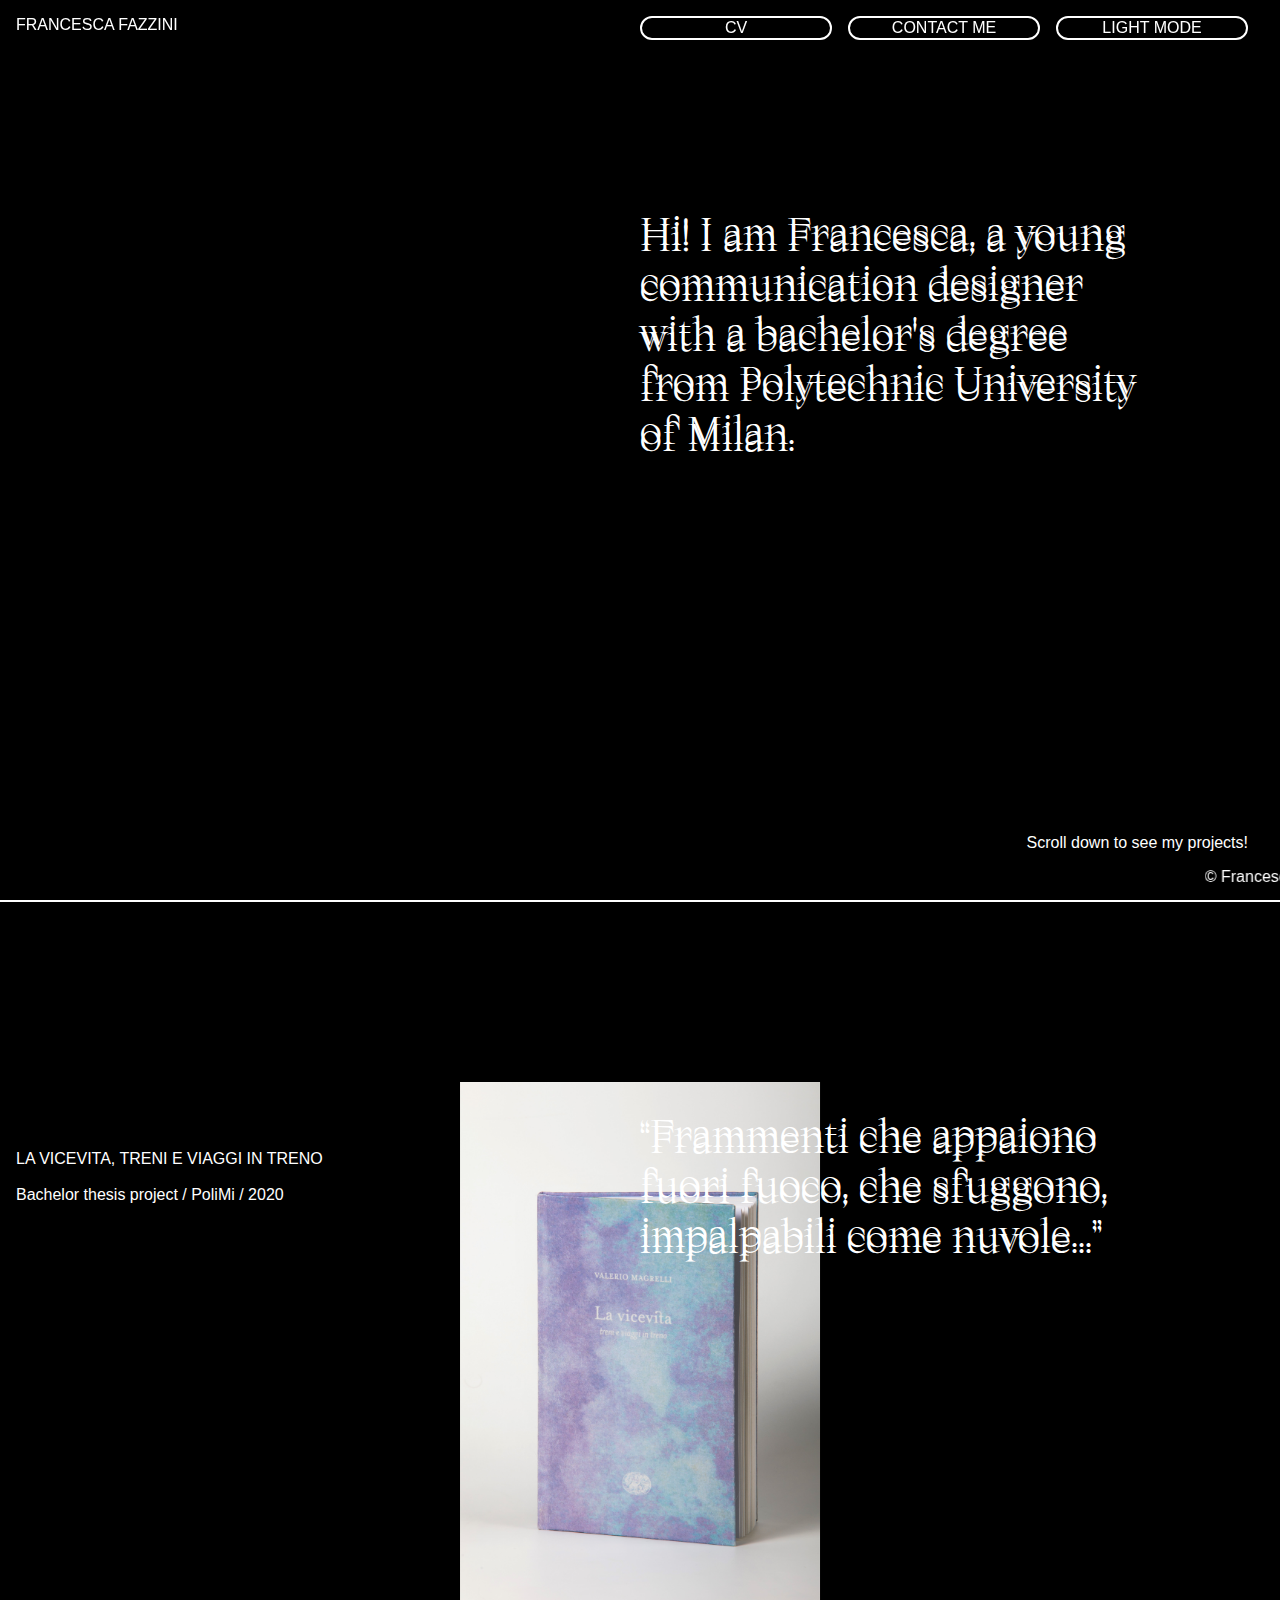
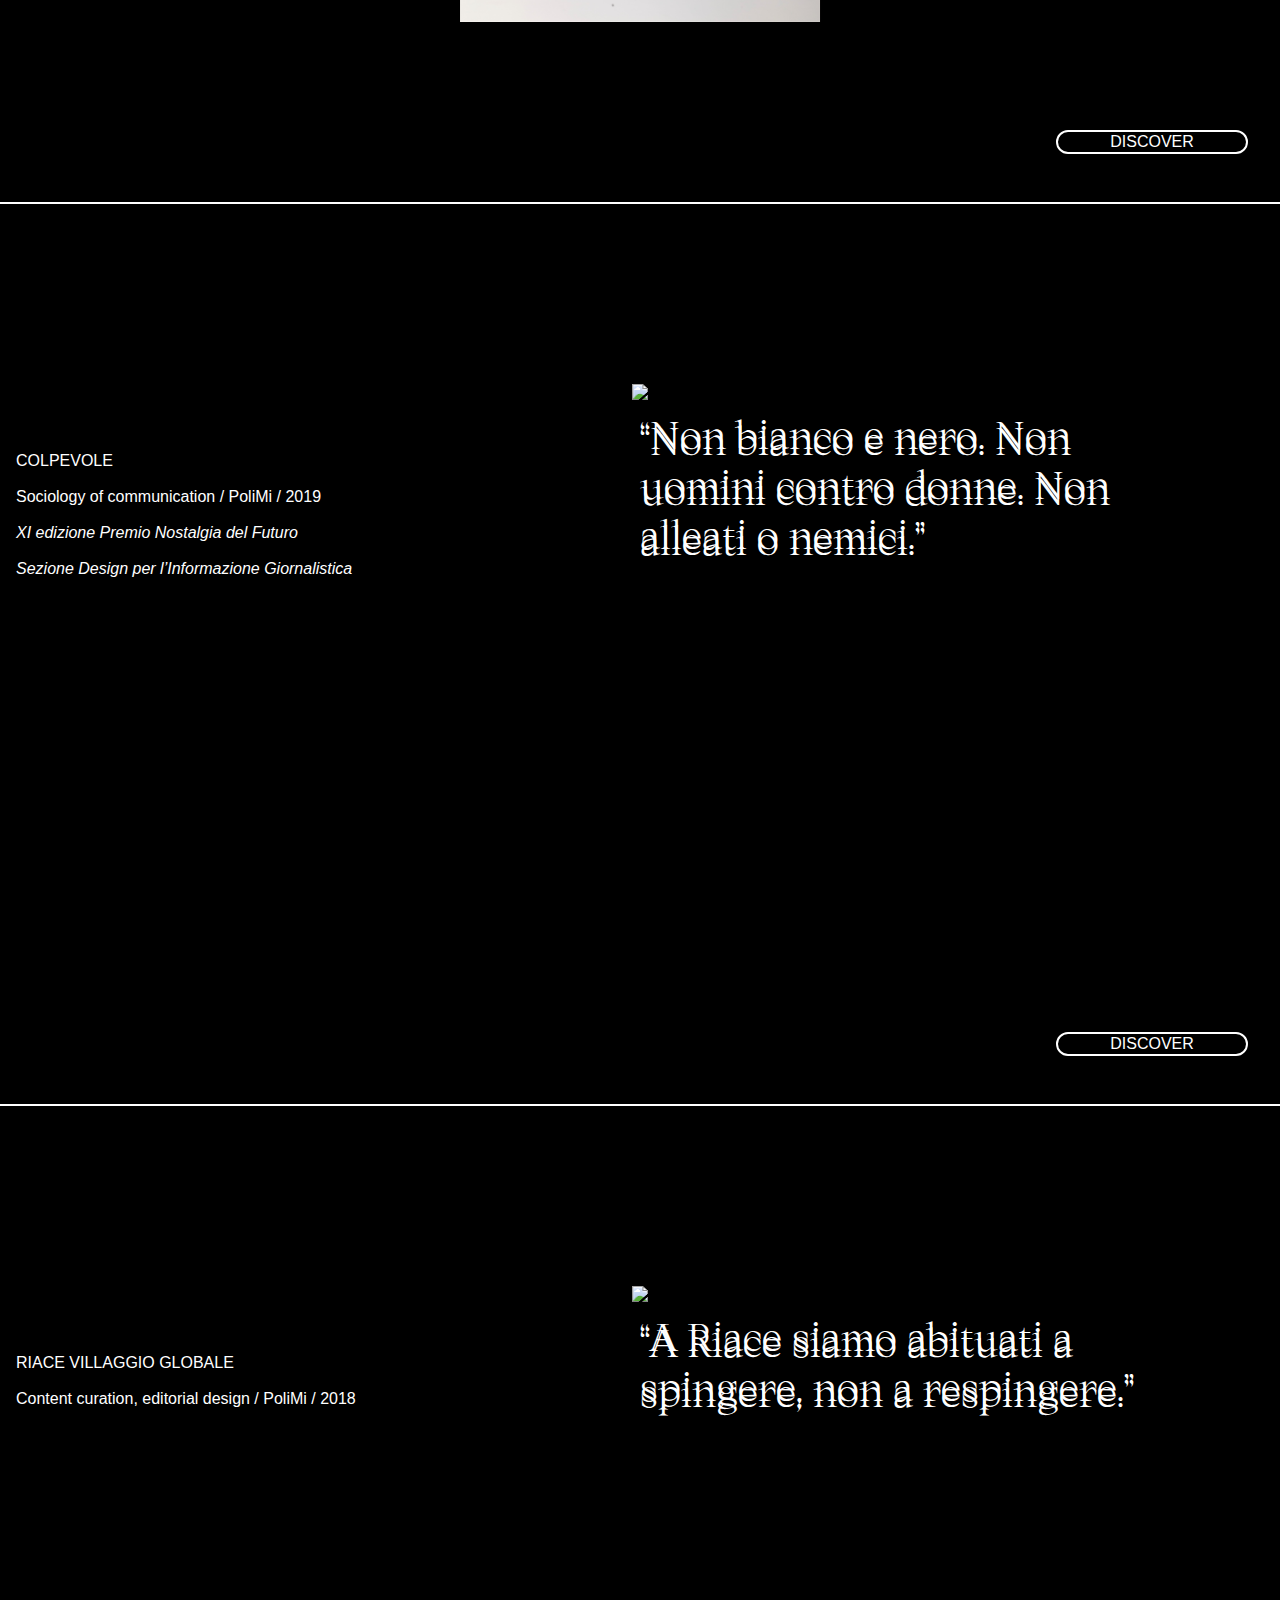
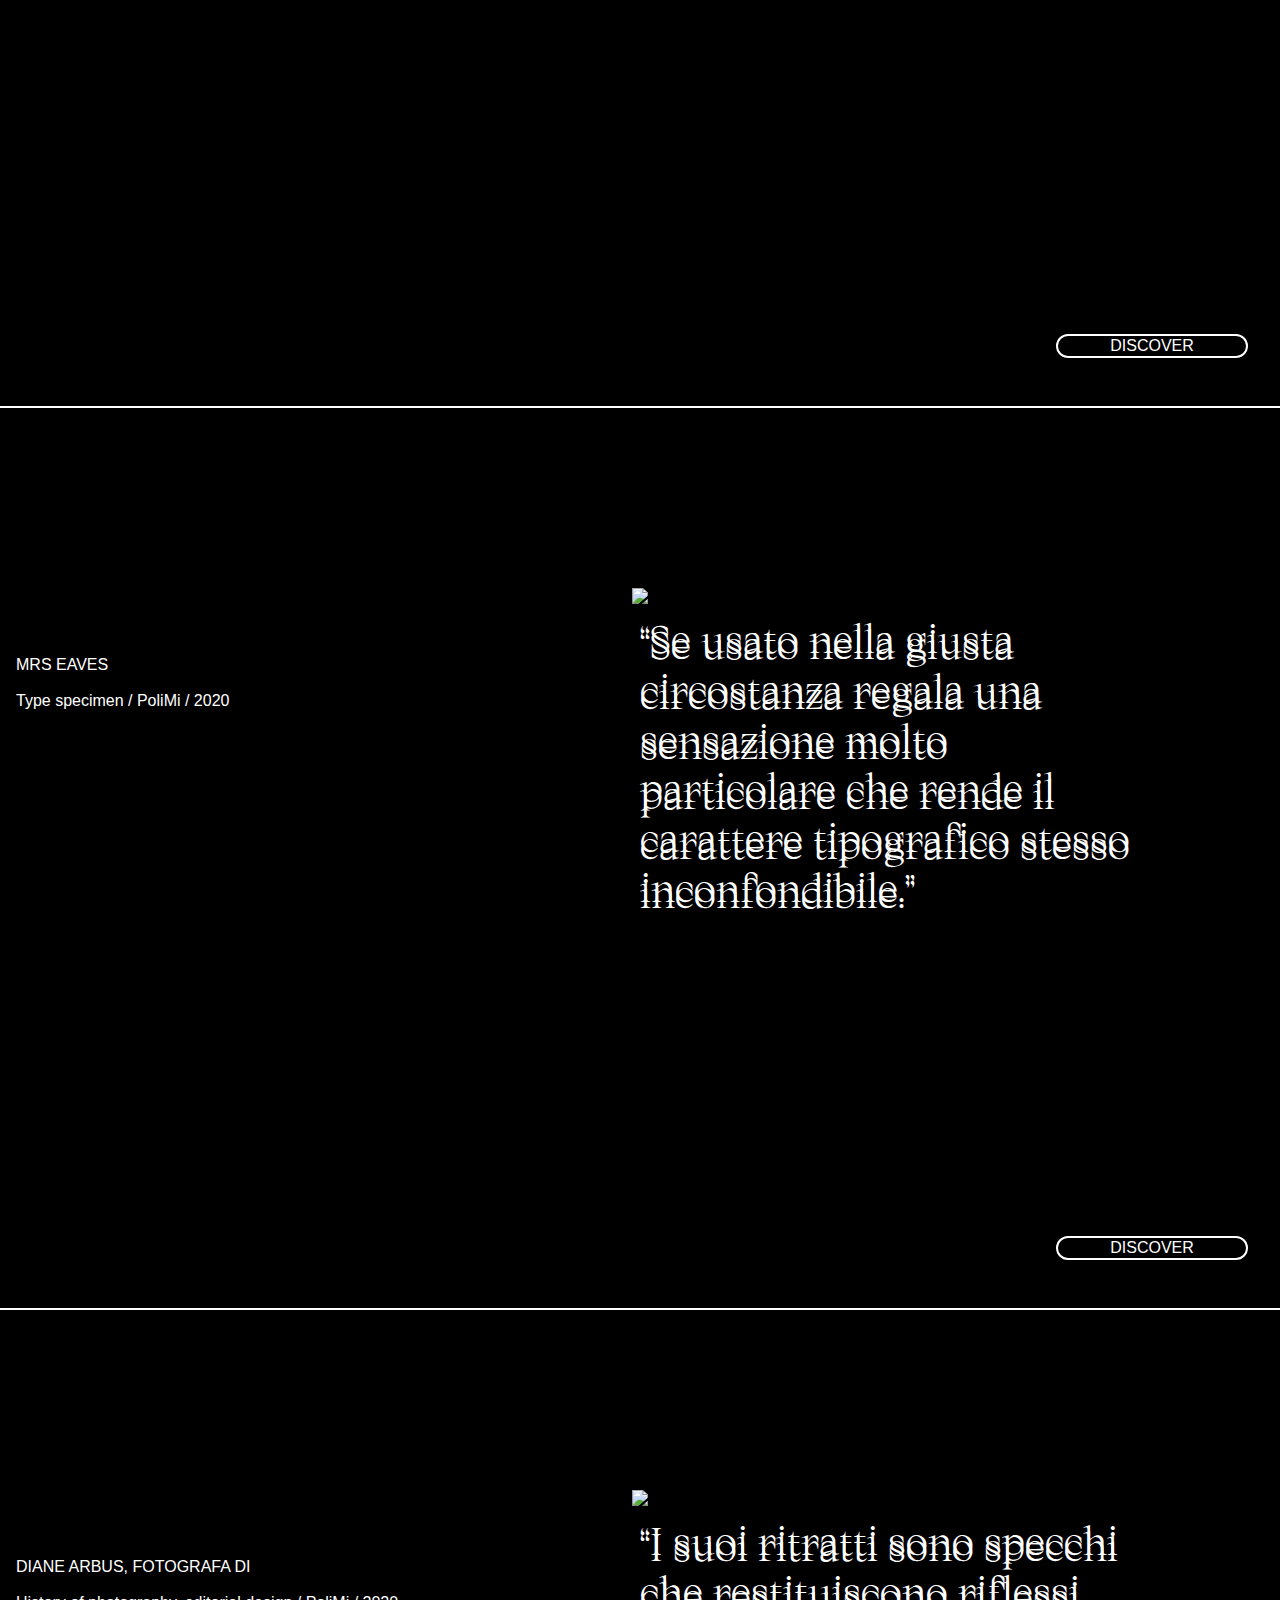
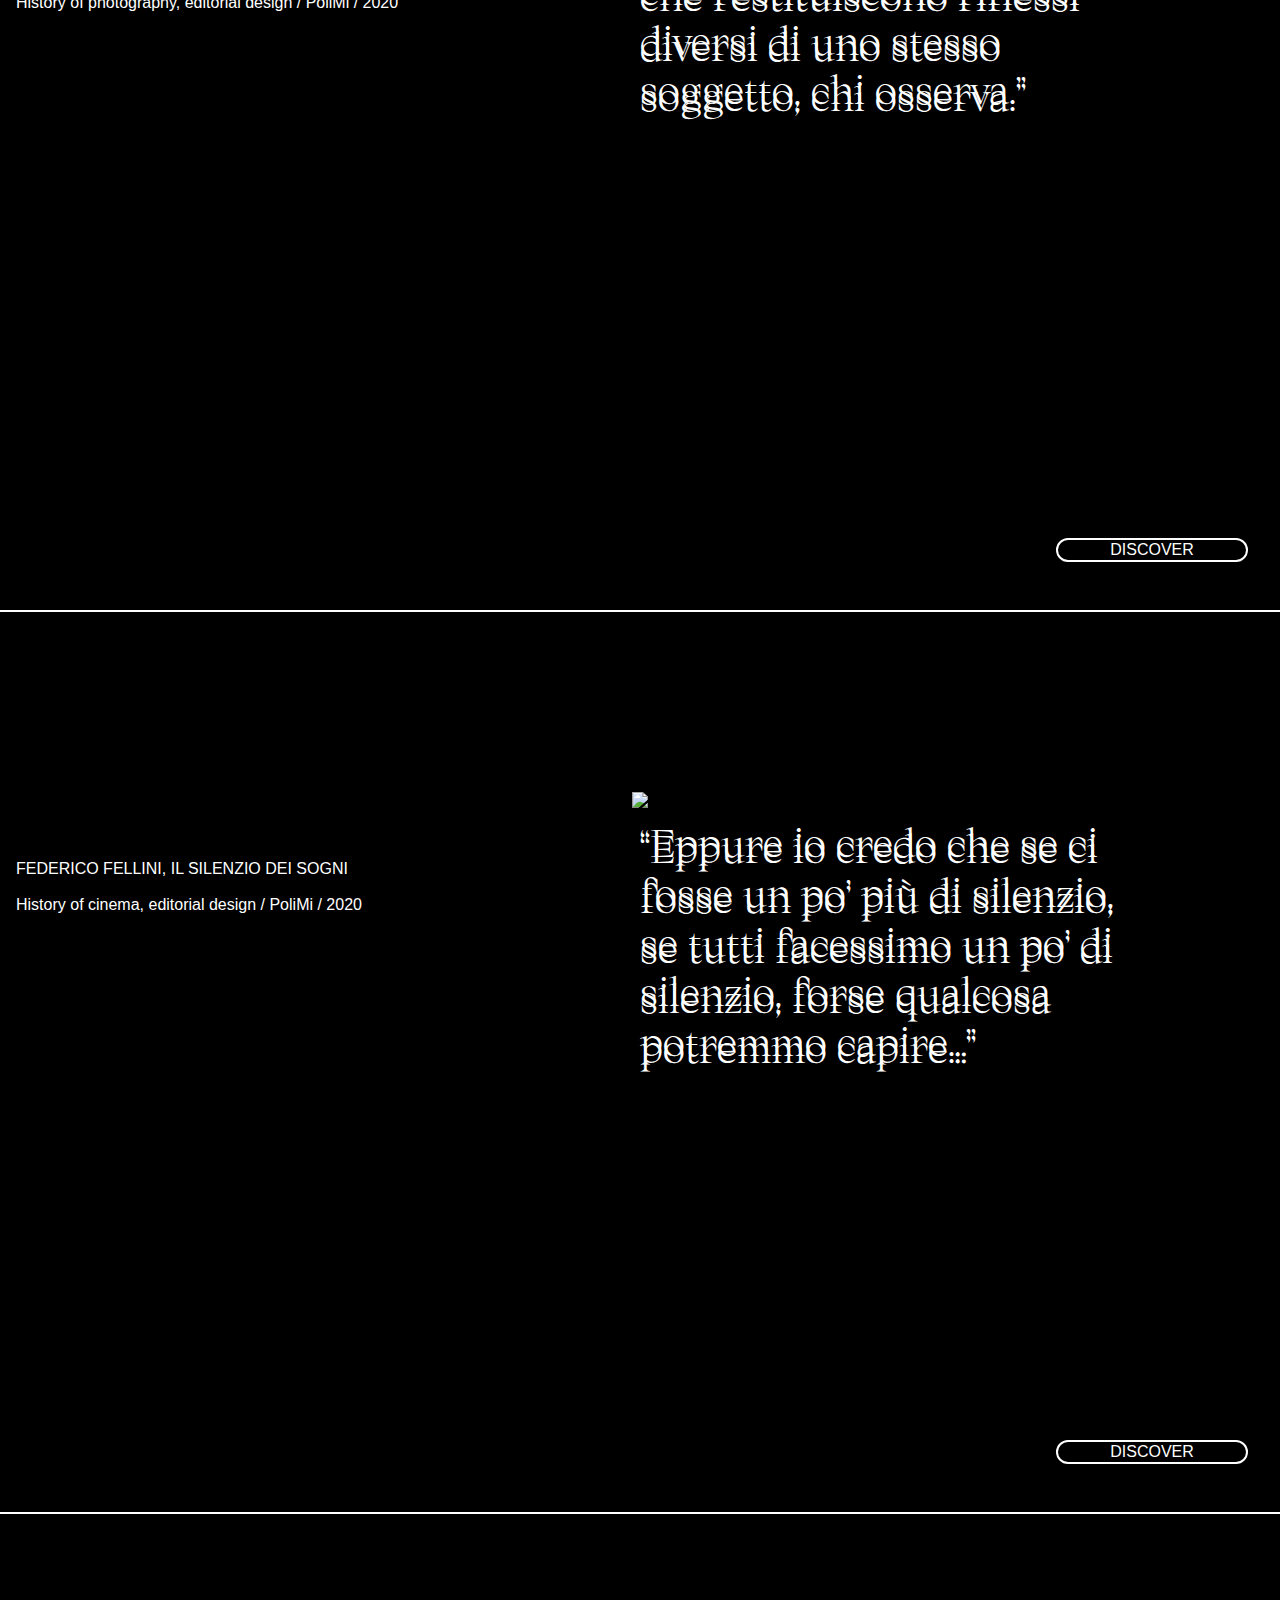
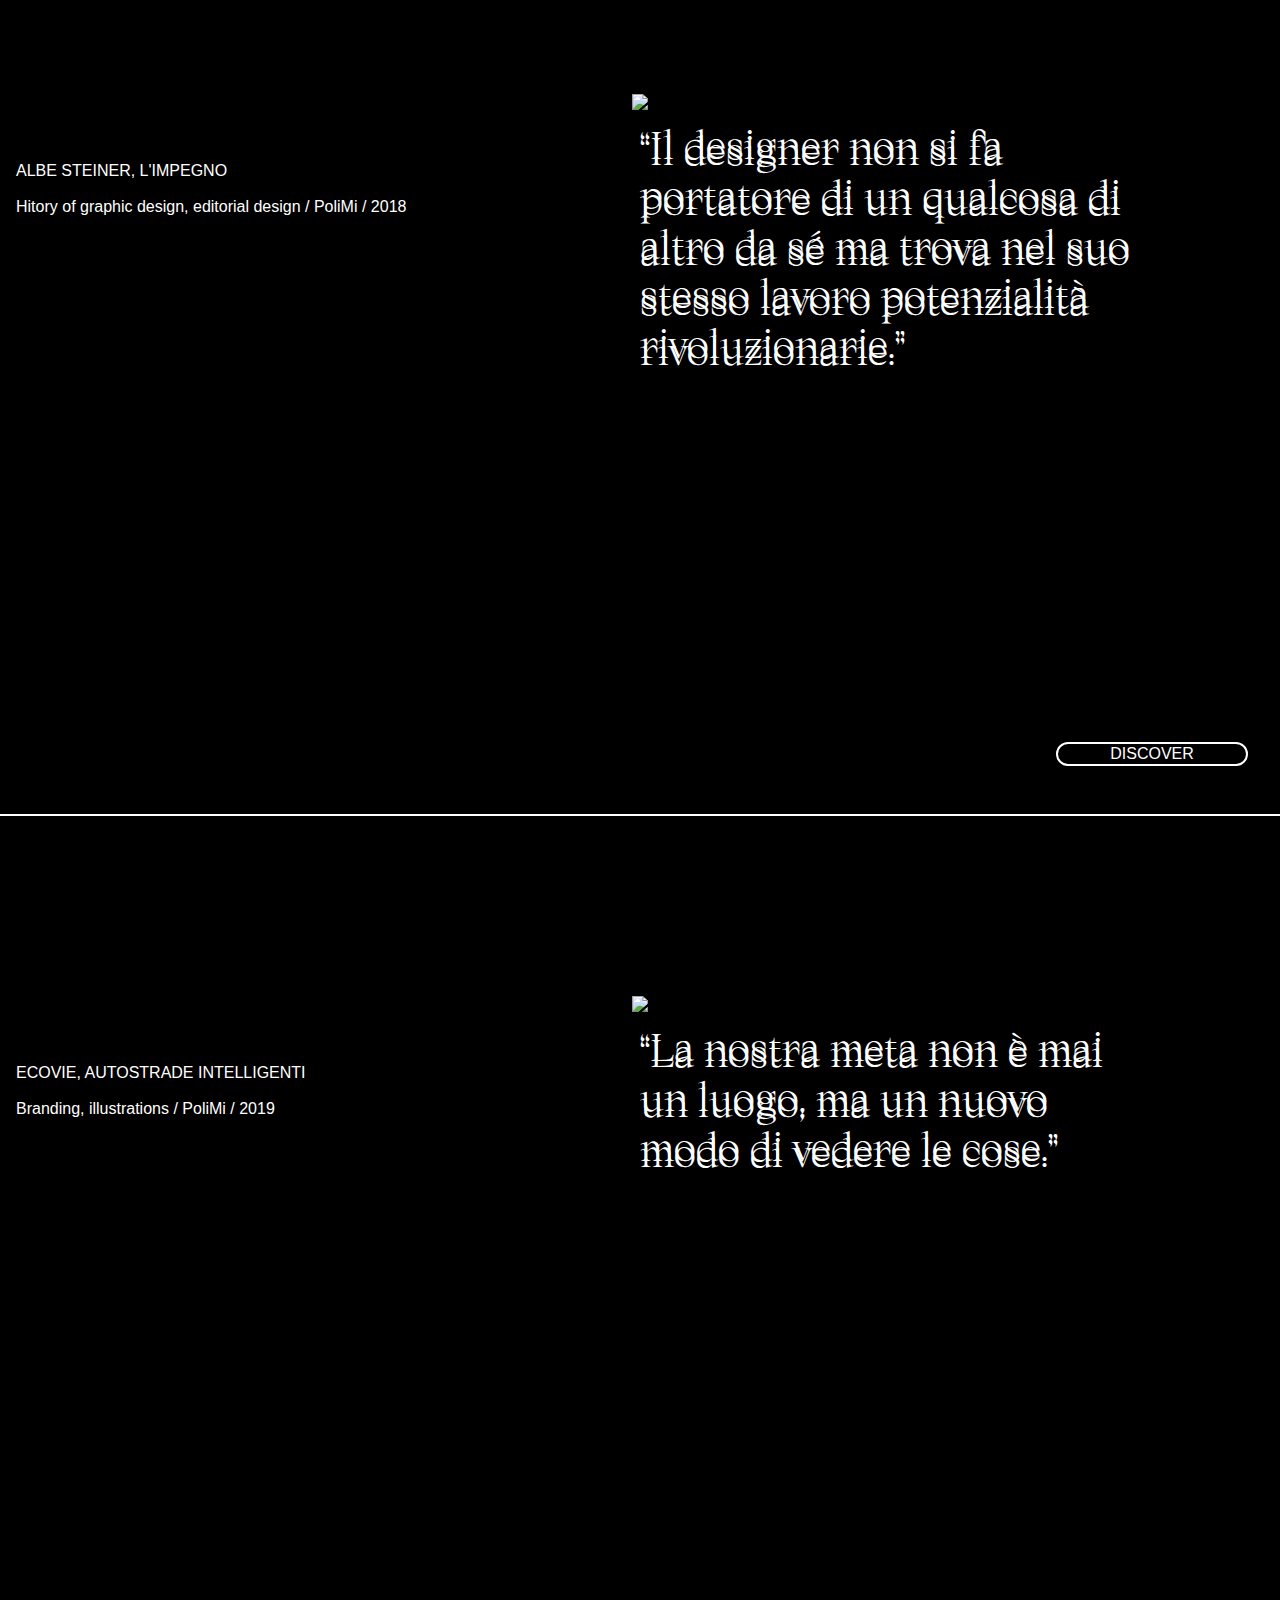
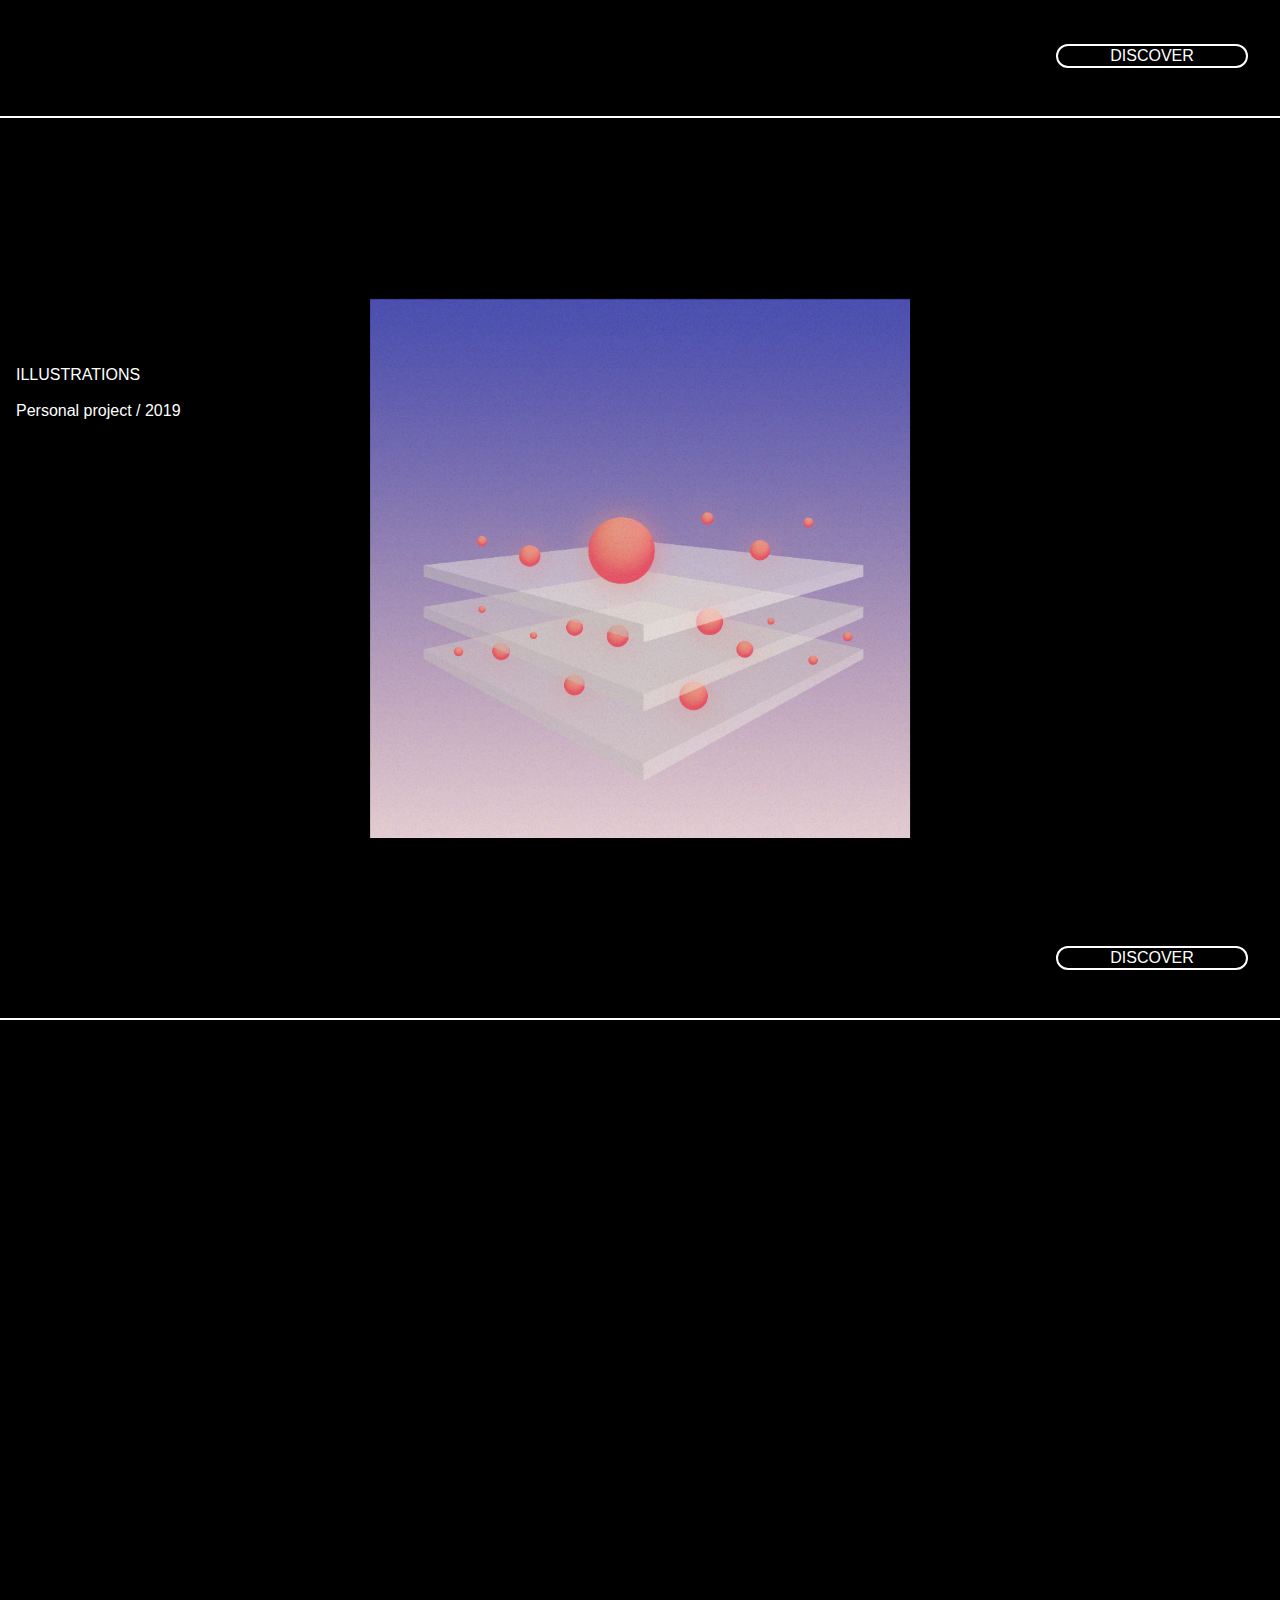
==== commit 4405e5f5: "Add files via upload" ====
--- a/index.html
+++ b/index.html
@@ -47,8 +47,8 @@
       <div id="francesca" class="francesca-dark" style="top:1.25vw" > FRANCESCA FAZZINI </div>
       <div id="tasti">
       <button id="mode"  class="button-dark"> LIGHT MODE </button>
-      <button id="wannasayhi"  class="button-dark" > WANNA SAY HI? </button>
-      <button id="cv"  class="button-dark" href="Fazzini_Francesca_CV.pdf"><a href="Fazzini_Francesca_CV.pdf" download target="_blank"> DOWNLOAD CV</a> </button>
+      <button id="wannasayhi"  class="button-dark" > CONTACT ME </button>
+      <button id="cv"  class="button-dark" href="Fazzini_Francesca_CV.pdf"><a href="Fazzini_Francesca_CV.pdf" download target="_blank"> CV</a> </button>
     </div>
     </div>
 
--- a/css/indexMobile.css
+++ b/css/indexMobile.css
@@ -139,12 +139,13 @@
 
 /**francesca**/
 .francesca-dark{
-  left:34vw;
+  left:50%;
+  transform: translate(-50%,0);
   position: absolute;
   color: #ffffff;
   font-family: sans-serif;;
   font-size: 14px;
-  width: 30vw;
+  width: 100vw;
   text-align: center;
   cursor: default;
   }
@@ -232,7 +233,7 @@
   font-size: 1.25vw
 }
 .runner-dark{
-          bottom: 0vh;
+          bottom: 5px;
           height: 2vh;
           position: absolute;
           background-color: transparent;
@@ -352,7 +353,7 @@
   background-color: black;
 }
 .dark::-webkit-scrollbar {
-  width: 2vw;
+  width: 0vw;
    }
 .dark::-webkit-scrollbar-track {
   background: transparent;
@@ -411,16 +412,17 @@
 }
 #mode{
   top:50px;
-  left:66vw;
+  right: 2vw;
 }
 #wannasayhi{
   position:absolute;
-  left:34vw;
+  left:50%;
+  transform: translate(-50%,0);
   top:50px;
 }
 #cv{
   position:absolute;
-  left:2%;
+  left:2vw;
   text-align: center;
   text-decoration:none;
   top:50px;
@@ -434,14 +436,15 @@
   transform: translate(-50%,0);
   position:absolute;
   text-align: center;
-  width: 100%;
+  width: 100vw;
 }
 #vicevita-discover{
   position:absolute;
   text-align: center;
   text-decoration:none;
   bottom:50px;
-  left:34vw;
+  left:50%;
+  transform: translate(-50%,0);
 }
 
 #colpevole-dida{
@@ -526,8 +529,9 @@
 animation: flash linear 1s infinite;
 bottom:50px;
 left: 50%;
+text-align: center;
 transform: translate(-50%,0);
-position:absolute
+position:absolute;
 
 }
 
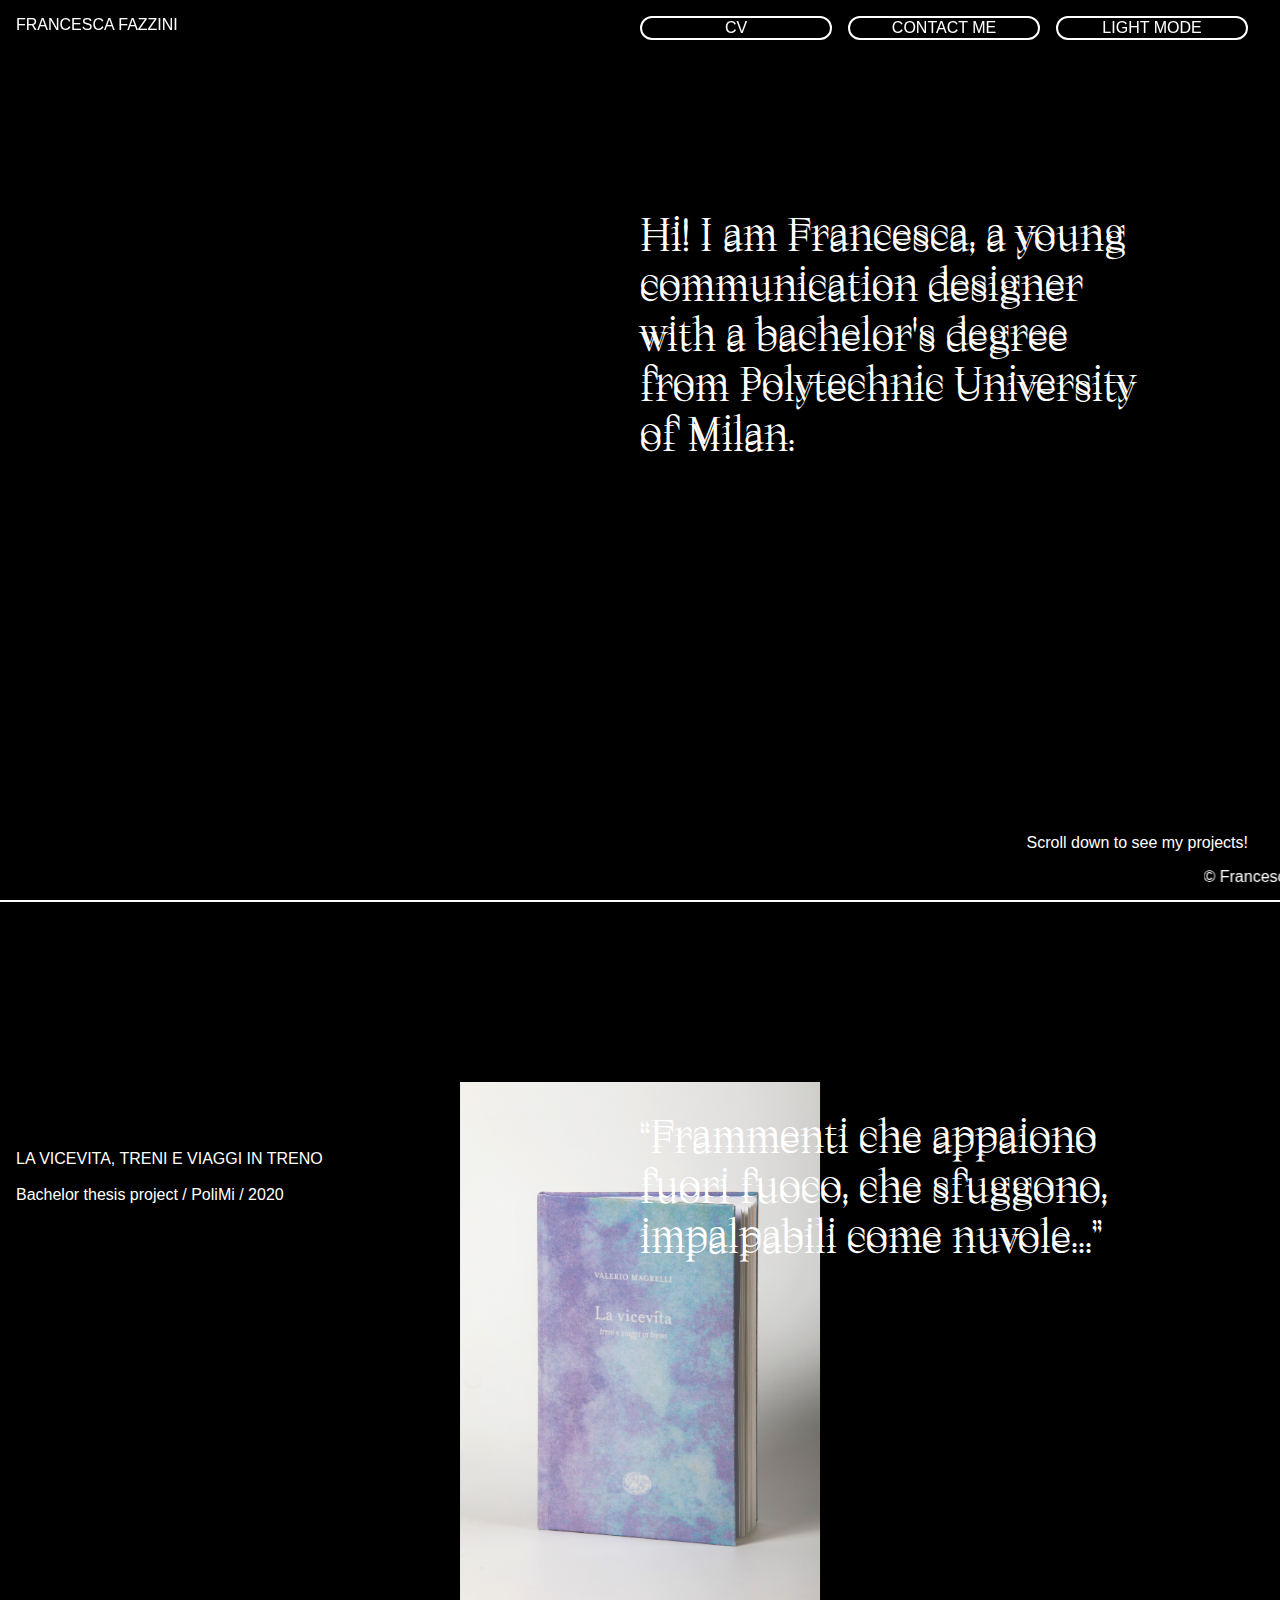
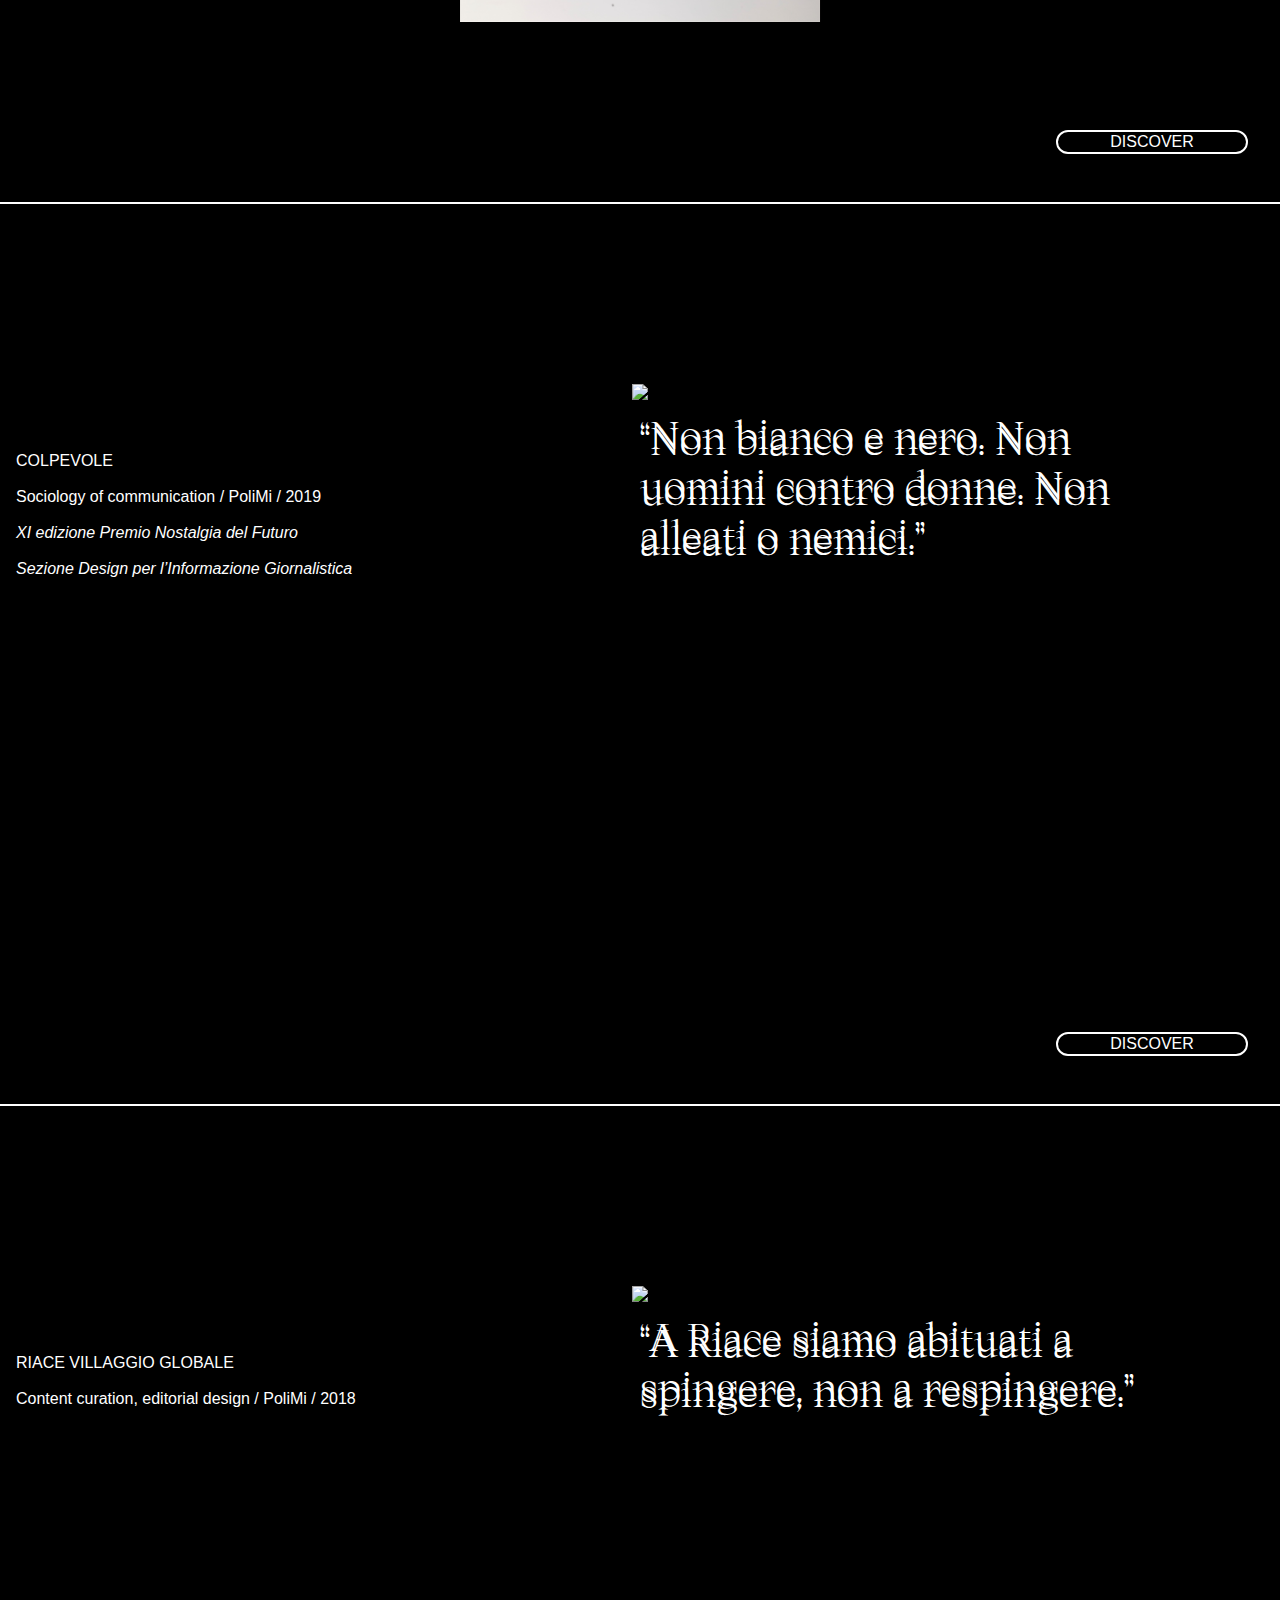
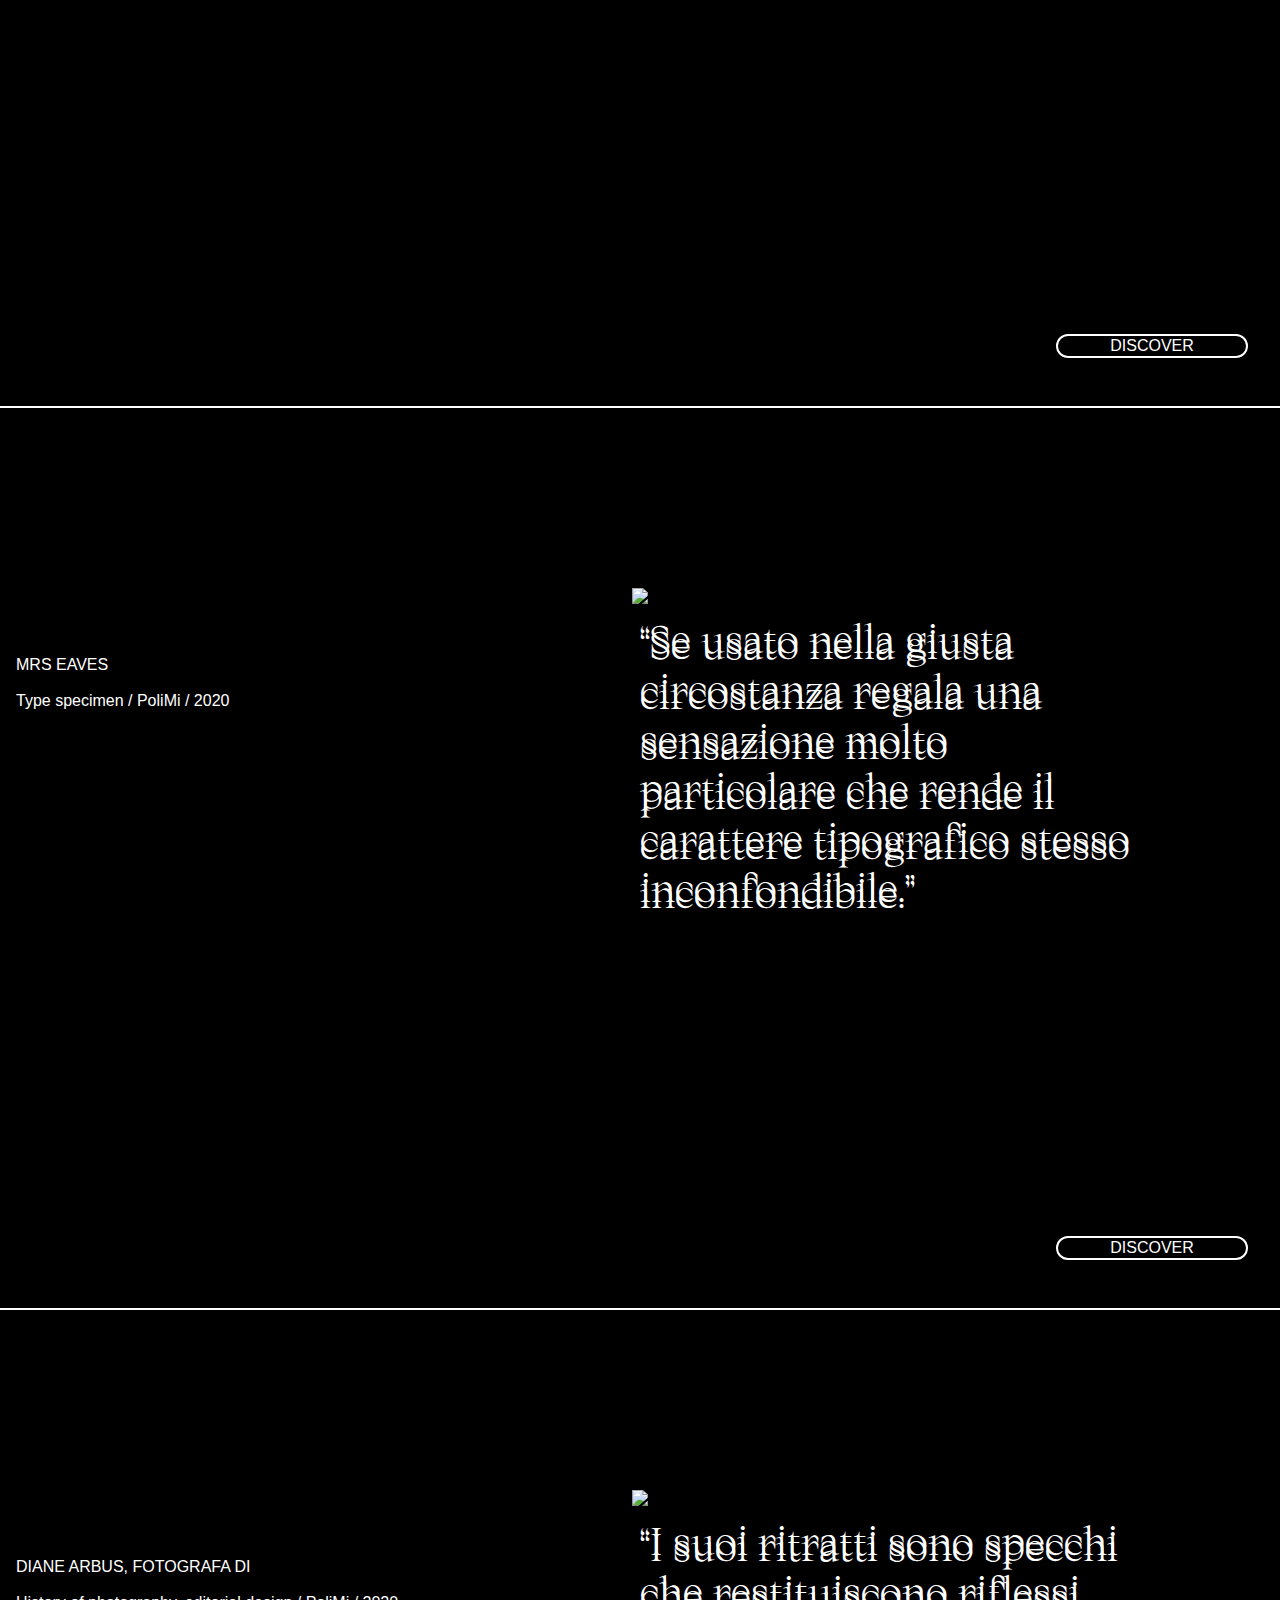
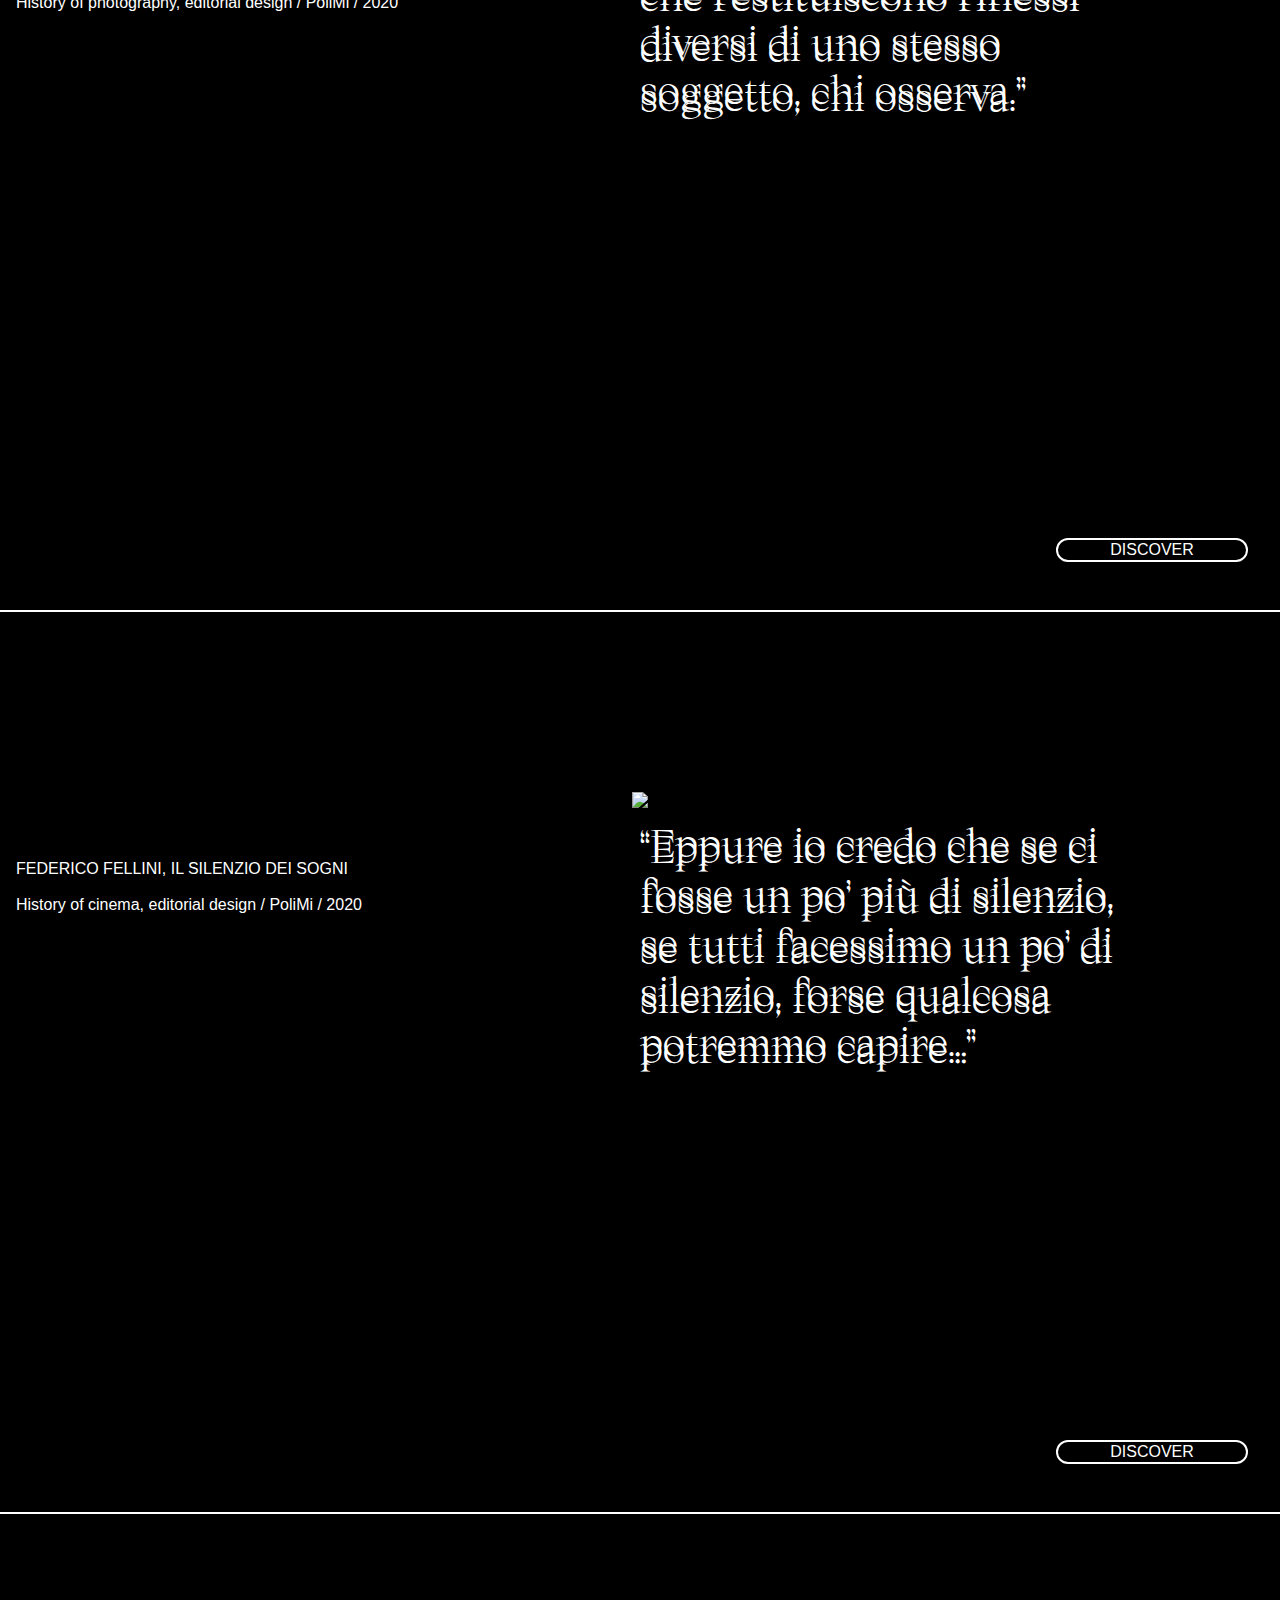
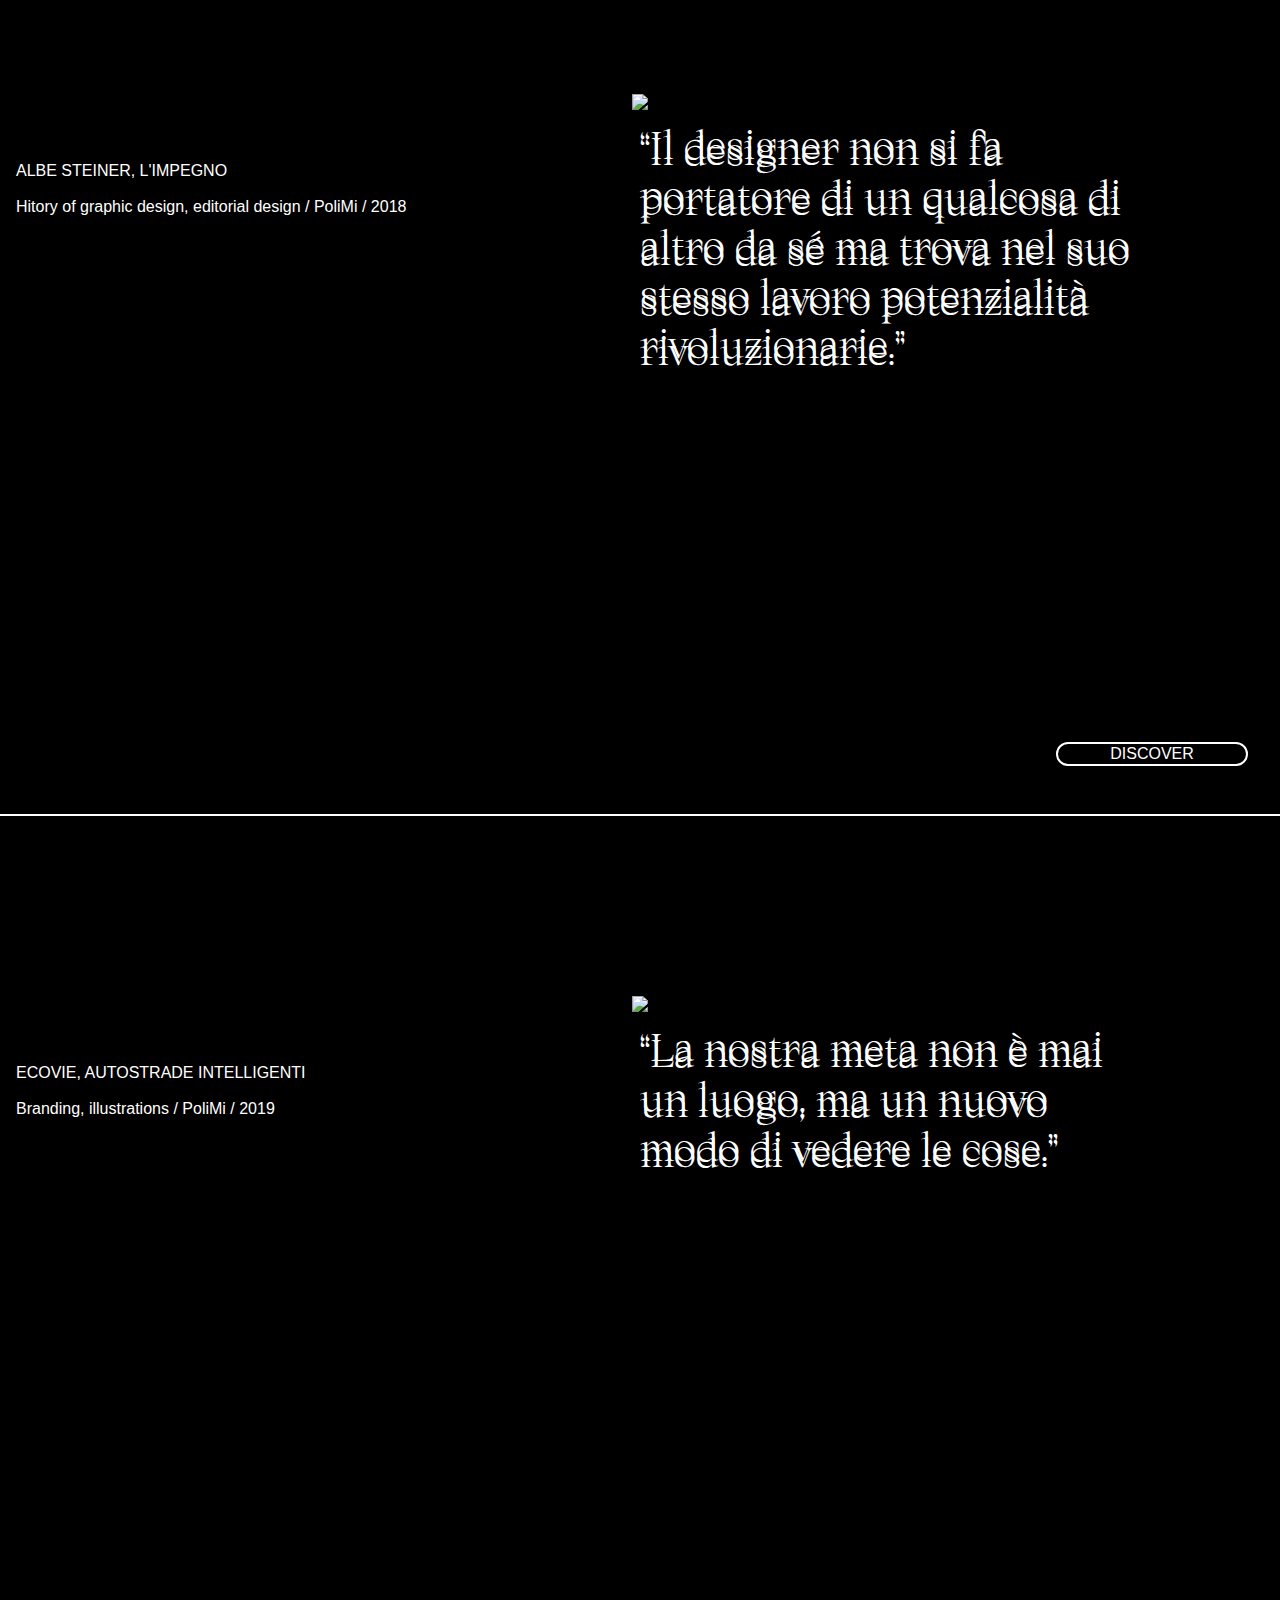
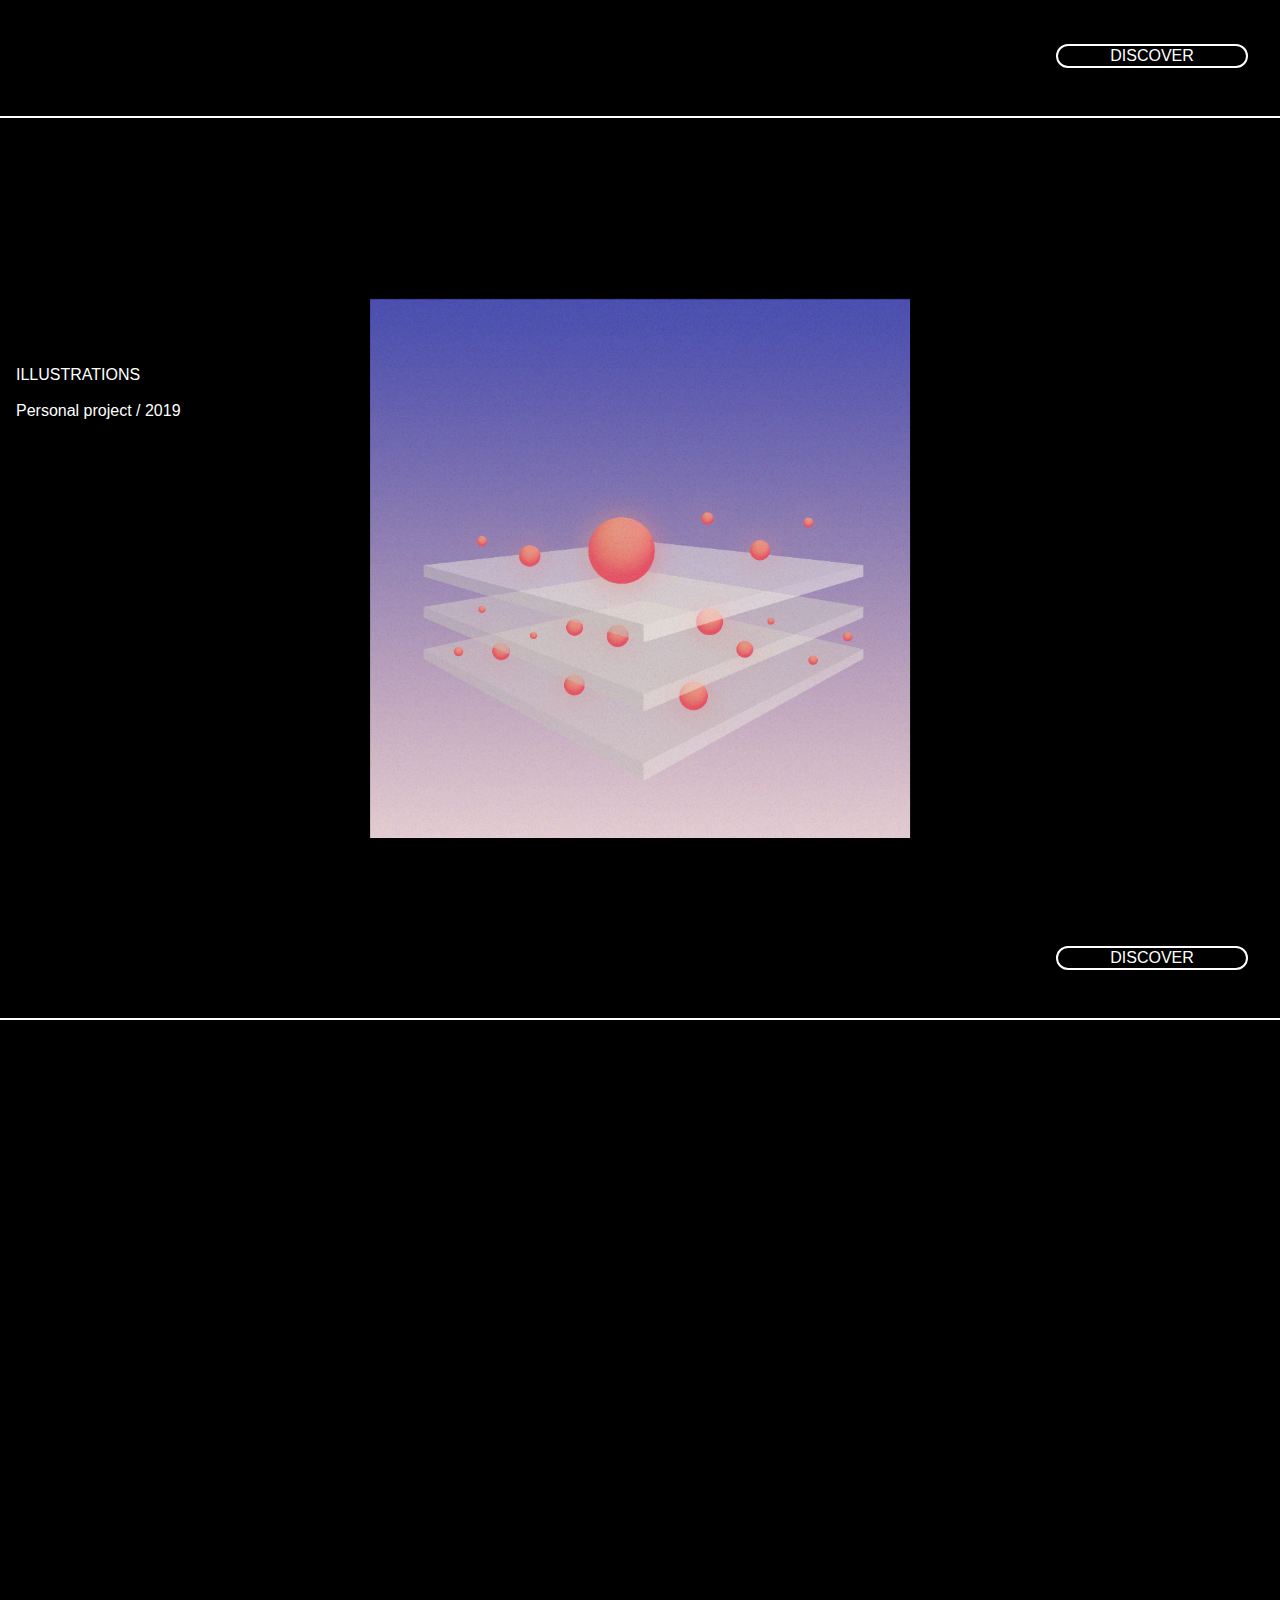
==== commit f1b9d43a: "Add files via upload" ====
--- a/index.html
+++ b/index.html
@@ -64,7 +64,7 @@
           <div id="draggable" class="testo-base-dark">I'm draggable! </div>
           <div  style="top: 50%; width: 100%;text-align: center; transform: translate(0%,-50%);position:absolute;">
             <div id="testo-base"class="testo-base-dark">
-              You can find me on <a href="https://www.instagram.com/fazz.esca/?hl=it" style="font-family: sans-serif; text-decoration:underline;" target="_blank">Instagram</a>,
+              You can find me on <br></br><a href="https://www.instagram.com/fazz.esca/?hl=it" style="font-family: sans-serif; text-decoration:underline;" target="_blank">Instagram</a>,
               <a href="https://www.behance.net/francesfazzini1" style="font-family: sans-serif;text-decoration:underline;" target="_blank">Behance</a>,
               <a href="https://www.linkedin.com/in/francesca-fazzini-7953061bb/" style="font-family: sans-serif;text-decoration:underline" target="_blank">LinkedIn</a>,<br></br>
               or you can just send me an
--- a/css/indexDesktop.css
+++ b/css/indexDesktop.css
@@ -177,7 +177,7 @@
 /**contatti**/
 .wannasayhi-box-dark{
           width:30vw;
-          height: 30vh;
+          height: 40vh;
           background-color: black;
           visibility: visible;
           top: 50%;
@@ -224,7 +224,7 @@
 .testo-base-dark{
   font-family: sans-serif;
   color:white;
-  font-size: 1.25vw
+  font-size: 1.25vw;
 }
 .testo-base-light{
   font-family: sans-serif;
--- a/css/indexMobile.css
+++ b/css/indexMobile.css
@@ -173,7 +173,7 @@
 /**contatti**/
 .wannasayhi-box-dark{
           width:75vw;
-          height: 30vh;
+          height: 40vh;
           background-color: black;
           visibility: visible;
           top: 50%;
@@ -318,7 +318,7 @@
   left:50%;
   transform: translate(-50%,0);
   position:absolute;
-  width: 60vw;
+  width: 75vw;
   border: 0px solid #00ffff;
 }
 h2 span {
@@ -511,14 +511,14 @@
   transform: translate(-50%,0);
   position: absolute;
   width: 30vw;
-  bottom:50px;
+  bottom:25px;
 }
 
 
 #draggable{
 -webkit-animation: flash linear 1s infinite;
 animation: flash linear 1s infinite;
-top:50px;
+top:25px;
 position:absolute;
 left:50%;
 transform:translate(-50%,0)
@@ -527,7 +527,7 @@
 #scroll{
 -webkit-animation: flash linear 1s infinite;
 animation: flash linear 1s infinite;
-bottom:50px;
+bottom:100px;
 left: 50%;
 text-align: center;
 transform: translate(-50%,0);
